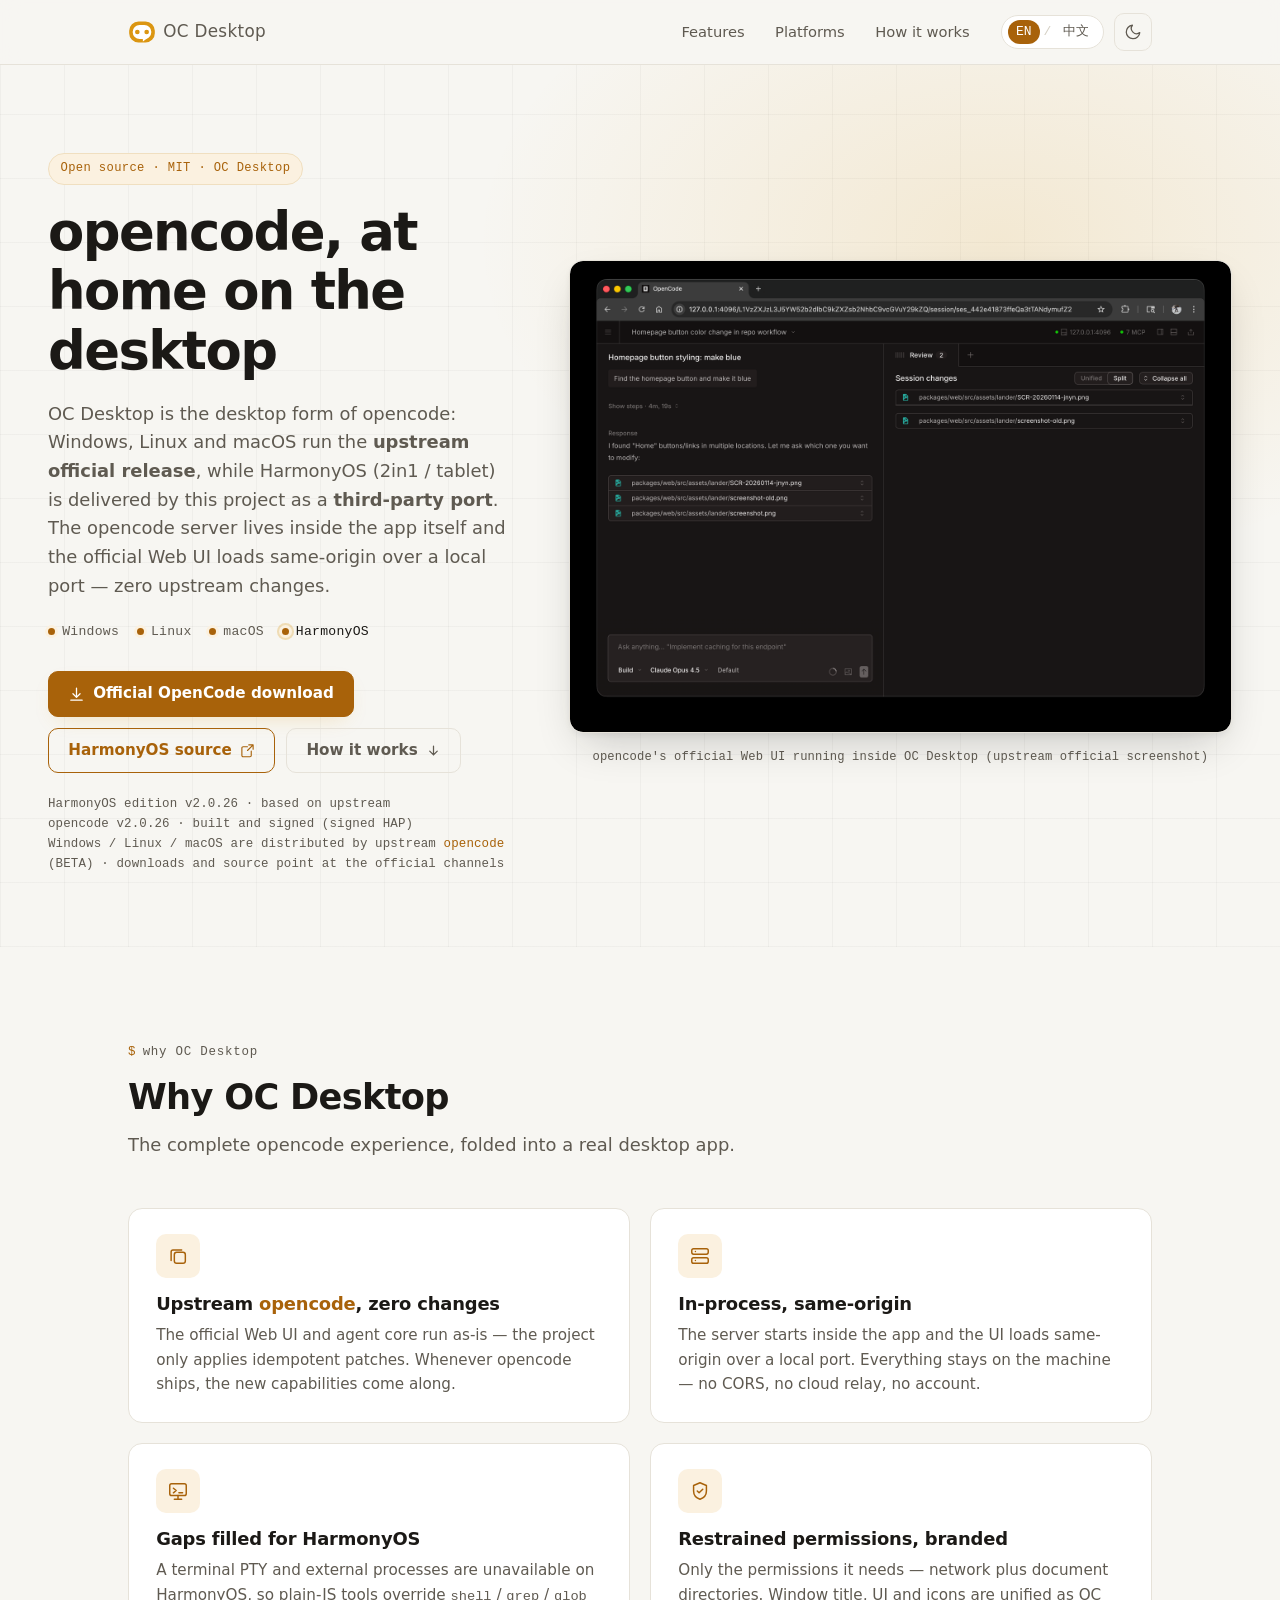
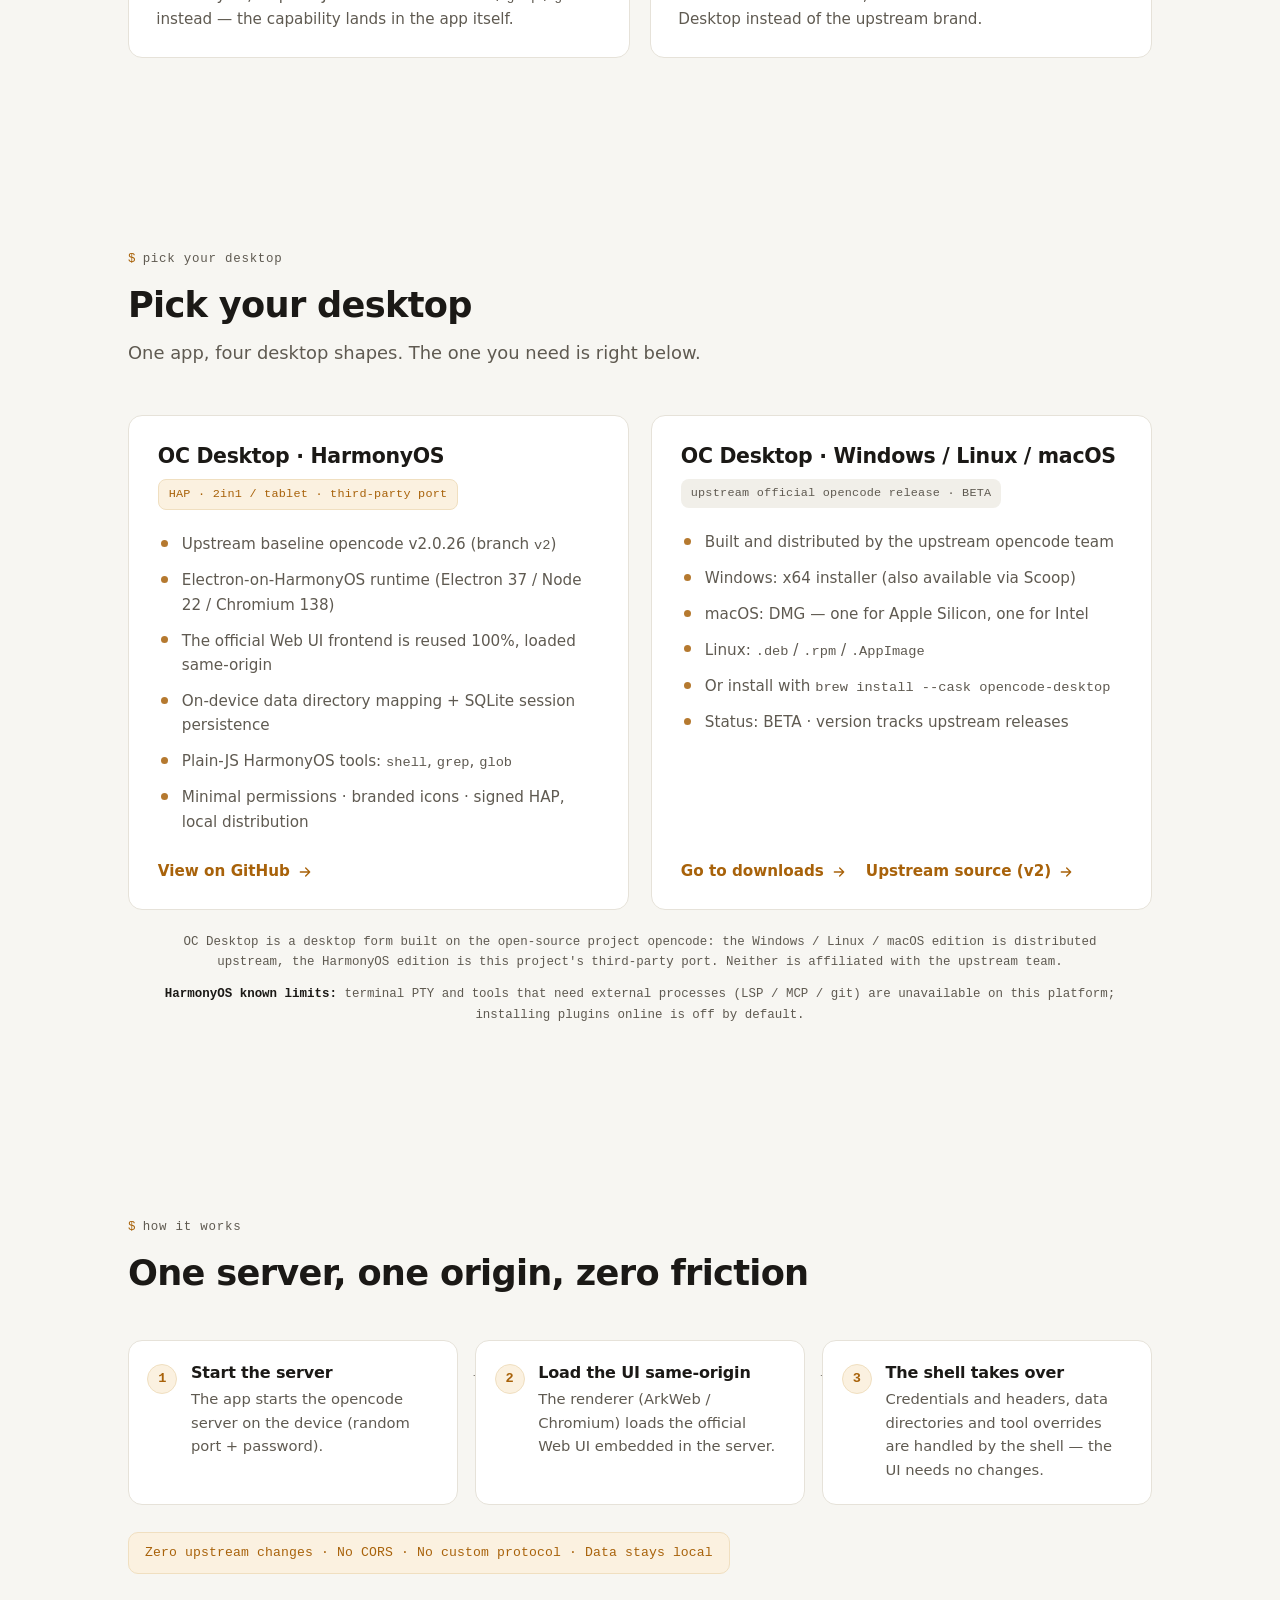
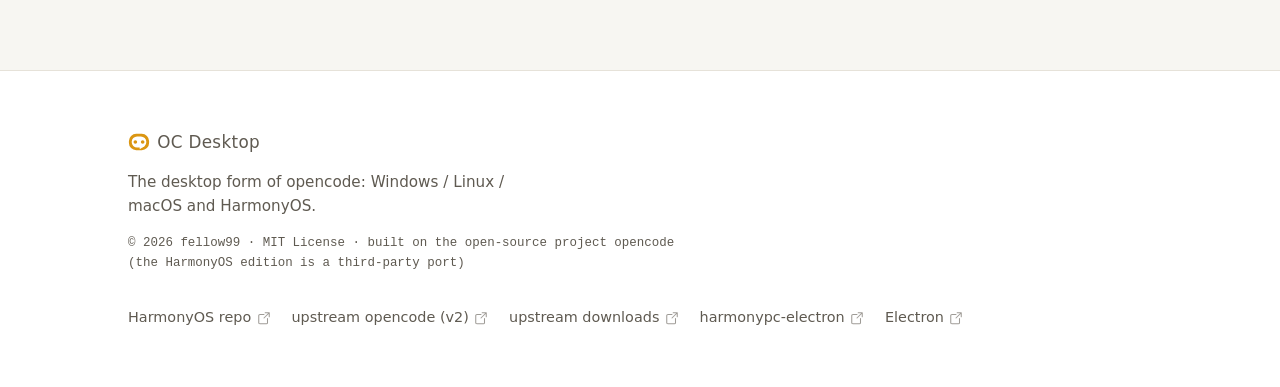
==== index.html @ 8b2a7c43 "feat: 新增 OC Desktop 官网落地页（中英双语静态站） - index.html / index_zh.html：中英两页结构 1:1 镜像（仅文案与语言切换 active 标记不同） " ====
<!DOCTYPE html>
<html lang="en">
<head>
  <meta charset="UTF-8" />
  <meta name="viewport" content="width=device-width, initial-scale=1.0" />
  <title>OC Desktop — the desktop form of opencode (Windows / Linux / macOS / HarmonyOS)</title>
  <meta name="description" content="OC Desktop is the desktop form of opencode: Windows, Linux and macOS run the upstream official release, while HarmonyOS (2in1 / tablet) is a third-party port. The server lives inside the app and the official Web UI loads same-origin — zero upstream changes." />
  <meta name="theme-color" media="(prefers-color-scheme: light)" content="#f7f6f2" />
  <meta name="theme-color" media="(prefers-color-scheme: dark)" content="#0c0b0a" />
  <script>
    /* Apply the saved theme before first paint so there is no wrong-colour flash. */
    (function () {
      try {
        var t = localStorage.getItem('oc-theme');
        if (!t) {
          t = window.matchMedia('(prefers-color-scheme: dark)').matches ? 'dark' : 'light';
        }
        document.documentElement.setAttribute('data-theme', t);
      } catch (e) {
        /* localStorage unavailable (e.g. strict file://): keep the default */
      }
    })();
  </script>
  <link rel="stylesheet" href="style.css" />
  <link rel="icon" type="image/svg+xml" href="images/logo.svg" />
</head>
<body>
  <a class="skip-link" href="#main">Skip to content</a>

  <header class="site-header">
    <nav class="nav container" aria-label="Main navigation">
      <a class="brand" href="#top">
        <img src="images/logo.svg" alt="OC Desktop" class="brand-logo" />
        <span class="brand-suffix">OC Desktop</span>
      </a>
      <div class="nav-links">
        <a href="#features">Features</a>
        <a href="#platforms">Platforms</a>
        <a href="#how">How it works</a>
      </div>
      <div class="nav-actions">
        <div class="lang-switch" role="group" aria-label="Language">
          <a class="lang is-active" href="index.html" hreflang="en" aria-current="page">EN</a>
          <span class="lang-sep" aria-hidden="true">/</span>
          <a class="lang" href="index_zh.html" hreflang="zh-CN">中文</a>
        </div>
        <button
          id="theme-toggle"
          class="icon-btn"
          type="button"
          aria-label="Switch to dark mode"
          data-label-dark="Switch to dark mode"
          data-label-light="Switch to light mode">
          <svg class="i-sun" viewBox="0 0 24 24" width="18" height="18" fill="none" stroke="currentColor" stroke-width="1.7" stroke-linecap="round" stroke-linejoin="round" aria-hidden="true">
            <circle cx="12" cy="12" r="4"></circle>
            <path d="M12 2v2M12 20v2M4.93 4.93l1.41 1.41M17.66 17.66l1.41 1.41M2 12h2M20 12h2M4.93 19.07l1.41-1.41M17.66 6.34l1.41-1.41"></path>
          </svg>
          <svg class="i-moon" viewBox="0 0 24 24" width="18" height="18" fill="none" stroke="currentColor" stroke-width="1.7" stroke-linecap="round" stroke-linejoin="round" aria-hidden="true">
            <path d="M21 12.79A9 9 0 1 1 11.21 3 7 7 0 0 0 21 12.79z"></path>
          </svg>
        </button>
      </div>
    </nav>
  </header>

  <main id="main">
    <!-- ============================== HERO ============================== -->
    <section id="top" class="hero">
      <div class="container hero-grid">
        <div class="hero-copy">
          <span class="eyebrow">Open source · MIT · OC Desktop</span>
          <h1>opencode, at home on the desktop</h1>
          <p class="lede">OC Desktop is the desktop form of opencode: Windows, Linux and macOS run the <strong>upstream official release</strong>, while HarmonyOS (2in1 / tablet) is delivered by this project as a <strong>third-party port</strong>. The opencode server lives inside the app itself and the official Web UI loads same-origin over a local port — zero upstream changes.</p>
          <ul class="os-strip" aria-label="Supported desktop platforms">
            <li class="os-chip"><span class="os-dot" aria-hidden="true"></span>Windows</li>
            <li class="os-chip"><span class="os-dot" aria-hidden="true"></span>Linux</li>
            <li class="os-chip"><span class="os-dot" aria-hidden="true"></span>macOS</li>
            <li class="os-chip is-ours"><span class="os-dot" aria-hidden="true"></span>HarmonyOS</li>
          </ul>
          <div class="cta-row">
            <a class="btn btn-primary" href="https://opencode.ai/zh/download" target="_blank" rel="noopener">
              <svg viewBox="0 0 24 24" width="17" height="17" fill="none" stroke="currentColor" stroke-width="1.8" stroke-linecap="round" stroke-linejoin="round" aria-hidden="true"><path d="M12 3v12M7 11l5 5 5-5M4 20h16"></path></svg>
              Official OpenCode download
            </a>
            <a class="btn btn-outline" href="https://github.com/fellow99/oc-desktop-hos" target="_blank" rel="noopener">
              HarmonyOS source
              <svg viewBox="0 0 24 24" width="15" height="15" fill="none" stroke="currentColor" stroke-width="1.8" stroke-linecap="round" stroke-linejoin="round" aria-hidden="true"><path d="M14 3h7v7M21 3l-9 9M18 13v7a2 2 0 0 1-2 2H5a2 2 0 0 1-2-2V8a2 2 0 0 1 2-2h7"></path></svg>
            </a>
            <a class="btn btn-ghost" href="#how">
              How it works
              <svg viewBox="0 0 24 24" width="15" height="15" fill="none" stroke="currentColor" stroke-width="2" stroke-linecap="round" stroke-linejoin="round" aria-hidden="true"><path d="M12 5v14M6 13l6 6 6-6"></path></svg>
            </a>
          </div>
          <p class="trust">
            HarmonyOS edition v2.0.26 · based on upstream opencode v2.0.26 · built and signed (signed HAP)
            <br>
            Windows / Linux / macOS are distributed by upstream <a href="https://github.com/anomalyco/opencode/tree/v2" target="_blank" rel="noopener">opencode</a> (BETA) · downloads and source point at the official channels
          </p>
        </div>

        <div class="hero-visual">
          <figure class="hero-shot">
            <img src="images/hero.png" alt="The official opencode Web UI that OC Desktop renders (upstream official screenshot, dark theme)" width="1600" height="1140" />
          </figure>
          <p class="shot-caption">opencode's official Web UI running inside OC Desktop (upstream official screenshot)</p>
        </div>
      </div>
    </section>

    <!-- ============================ FEATURES ============================ -->
    <section id="features" class="section">
      <div class="container">
        <p class="section-eyebrow">why OC Desktop</p>
        <div class="section-head">
          <h2>Why OC Desktop</h2>
          <p class="section-lede">The complete opencode experience, folded into a real desktop app.</p>
        </div>

        <div class="feature-grid">
          <article class="feature-card">
            <span class="icon">
              <svg viewBox="0 0 24 24" width="22" height="22" fill="none" stroke="currentColor" stroke-width="1.6" stroke-linecap="round" stroke-linejoin="round" aria-hidden="true"><rect x="8" y="8" width="12" height="12" rx="2.5"></rect><path d="M16 5.5H6.5A2 2 0 0 0 4.5 7.5V17"></path></svg>
            </span>
            <h3>Upstream <a href="https://github.com/anomalyco/opencode/tree/v2" target="_blank" rel="noopener">opencode</a>, zero changes</h3>
            <p>The official Web UI and agent core run as-is — the project only applies idempotent patches. Whenever opencode ships, the new capabilities come along.</p>
          </article>

          <article class="feature-card">
            <span class="icon">
              <svg viewBox="0 0 24 24" width="22" height="22" fill="none" stroke="currentColor" stroke-width="1.6" stroke-linecap="round" stroke-linejoin="round" aria-hidden="true"><rect x="3" y="4" width="18" height="6" rx="2"></rect><rect x="3" y="14" width="18" height="6" rx="2"></rect><path d="M7 7h.01M7 17h.01"></path></svg>
            </span>
            <h3>In-process, same-origin</h3>
            <p>The server starts inside the app and the UI loads same-origin over a local port. Everything stays on the machine — no CORS, no cloud relay, no account.</p>
          </article>

          <article class="feature-card">
            <span class="icon">
              <svg viewBox="0 0 24 24" width="22" height="22" fill="none" stroke="currentColor" stroke-width="1.6" stroke-linecap="round" stroke-linejoin="round" aria-hidden="true"><rect x="3" y="4" width="18" height="13" rx="2"></rect><path d="M7 9l3 2.5L7 14M13 14h4"></path><path d="M12 17v3M8 21h8"></path></svg>
            </span>
            <h3>Gaps filled for HarmonyOS</h3>
            <p>A terminal PTY and external processes are unavailable on HarmonyOS, so plain-JS tools override <code>shell</code> / <code>grep</code> / <code>glob</code> instead — the capability lands in the app itself.</p>
          </article>

          <article class="feature-card">
            <span class="icon">
              <svg viewBox="0 0 24 24" width="22" height="22" fill="none" stroke="currentColor" stroke-width="1.6" stroke-linecap="round" stroke-linejoin="round" aria-hidden="true"><path d="M12 3l7 3v6c0 4.2-2.9 7.6-7 9-4.1-1.4-7-4.8-7-9V6z"></path><path d="M9 12l2 2 4-4"></path></svg>
            </span>
            <h3>Restrained permissions, branded</h3>
            <p>Only the permissions it needs — network plus document directories. Window title, UI and icons are unified as OC Desktop instead of the upstream brand.</p>
          </article>
        </div>
      </div>
    </section>

    <!-- ============================ PLATFORMS =========================== -->
    <section id="platforms" class="section">
      <div class="container">
        <p class="section-eyebrow">pick your desktop</p>
        <div class="section-head">
          <h2>Pick your desktop</h2>
          <p class="section-lede">One app, four desktop shapes. The one you need is right below.</p>
        </div>

        <div class="platform-grid">
          <article class="platform-card is-ours">
            <div class="platform-head">
              <h3>OC Desktop · HarmonyOS</h3>
              <span class="platform-tag">HAP · 2in1 / tablet · third-party port</span>
            </div>
            <ul class="bullet-list">
              <li>Upstream baseline opencode v2.0.26 (branch <code>v2</code>)</li>
              <li>Electron-on-HarmonyOS runtime (Electron 37 / Node 22 / Chromium 138)</li>
              <li>The official Web UI frontend is reused 100%, loaded same-origin</li>
              <li>On-device data directory mapping + SQLite session persistence</li>
              <li>Plain-JS HarmonyOS tools: <code>shell</code>, <code>grep</code>, <code>glob</code></li>
              <li>Minimal permissions · branded icons · signed HAP, local distribution</li>
            </ul>
            <div class="platform-actions">
              <a class="repo-link" href="https://github.com/fellow99/oc-desktop-hos" target="_blank" rel="noopener">
                View on GitHub
                <svg viewBox="0 0 24 24" width="16" height="16" fill="none" stroke="currentColor" stroke-width="2" stroke-linecap="round" stroke-linejoin="round" aria-hidden="true"><path d="M5 12h14M13 6l6 6-6 6"></path></svg>
              </a>
            </div>
          </article>

          <article class="platform-card">
            <div class="platform-head">
              <h3>OC Desktop · Windows / Linux / macOS</h3>
              <span class="platform-tag">upstream official opencode release · BETA</span>
            </div>
            <ul class="bullet-list">
              <li>Built and distributed by the upstream opencode team</li>
              <li>Windows: x64 installer (also available via Scoop)</li>
              <li>macOS: DMG — one for Apple Silicon, one for Intel</li>
              <li>Linux: <code>.deb</code> / <code>.rpm</code> / <code>.AppImage</code></li>
              <li>Or install with <code>brew install --cask opencode-desktop</code></li>
              <li>Status: BETA · version tracks upstream releases</li>
            </ul>
            <div class="platform-actions">
              <a class="repo-link" href="https://opencode.ai/zh/download" target="_blank" rel="noopener">
                Go to downloads
                <svg viewBox="0 0 24 24" width="16" height="16" fill="none" stroke="currentColor" stroke-width="2" stroke-linecap="round" stroke-linejoin="round" aria-hidden="true"><path d="M5 12h14M13 6l6 6-6 6"></path></svg>
              </a>
              <a class="repo-link" href="https://github.com/anomalyco/opencode/tree/v2" target="_blank" rel="noopener">
                Upstream source (v2)
                <svg viewBox="0 0 24 24" width="16" height="16" fill="none" stroke="currentColor" stroke-width="2" stroke-linecap="round" stroke-linejoin="round" aria-hidden="true"><path d="M5 12h14M13 6l6 6-6 6"></path></svg>
              </a>
            </div>
          </article>
        </div>

        <p class="disclaimer">OC Desktop is a desktop form built on the open-source project opencode: the Windows / Linux / macOS edition is distributed upstream, the HarmonyOS edition is this project's third-party port. Neither is affiliated with the upstream team.</p>
        <p class="limits"><strong>HarmonyOS known limits:</strong> terminal PTY and tools that need external processes (LSP / MCP / git) are unavailable on this platform; installing plugins online is off by default.</p>
      </div>
    </section>

    <!-- ============================ HOW IT WORKS ========================= -->
    <section id="how" class="section">
      <div class="container">
        <p class="section-eyebrow">how it works</p>
        <div class="section-head">
          <h2>One server, one origin, zero friction</h2>
        </div>

        <ol class="steps">
          <li class="step">
            <span class="step-num" aria-hidden="true">1</span>
            <div>
              <h3>Start the server</h3>
              <p>The app starts the opencode server on the device (random port + password).</p>
            </div>
          </li>
          <li class="step">
            <span class="step-num" aria-hidden="true">2</span>
            <div>
              <h3>Load the UI same-origin</h3>
              <p>The renderer (ArkWeb / Chromium) loads the official Web UI embedded in the server.</p>
            </div>
          </li>
          <li class="step">
            <span class="step-num" aria-hidden="true">3</span>
            <div>
              <h3>The shell takes over</h3>
              <p>Credentials and headers, data directories and tool overrides are handled by the shell — the UI needs no changes.</p>
            </div>
          </li>
        </ol>

        <p class="result-badge">Zero upstream changes · No CORS · No custom protocol · Data stays local</p>
      </div>
    </section>
  </main>

  <!-- ============================== FOOTER ============================== -->
  <footer class="site-footer">
    <div class="container footer-grid">
      <div class="footer-left">
        <div class="footer-brand"><img src="images/logo.svg" alt="OC Desktop" class="brand-logo footer-brand-logo" /><span class="brand-suffix">OC Desktop</span></div>
        <p class="footer-one-liner">The desktop form of opencode: Windows / Linux / macOS and HarmonyOS.</p>
        <p class="footer-copy">&copy; 2026 fellow99 · MIT License · built on the open-source project opencode (the HarmonyOS edition is a third-party port)</p>
      </div>
      <nav class="footer-links" aria-label="Footer">
        <a href="https://github.com/fellow99/oc-desktop-hos" target="_blank" rel="noopener">
          HarmonyOS repo
          <svg class="ext" viewBox="0 0 24 24" width="14" height="14" fill="none" stroke="currentColor" stroke-width="1.8" stroke-linecap="round" stroke-linejoin="round" aria-hidden="true"><path d="M14 3h7v7M21 3l-9 9M18 13v7a2 2 0 0 1-2 2H5a2 2 0 0 1-2-2V8a2 2 0 0 1 2-2h7"></path></svg>
        </a>
        <a href="https://github.com/anomalyco/opencode/tree/v2" target="_blank" rel="noopener">
          upstream opencode (v2)
          <svg class="ext" viewBox="0 0 24 24" width="14" height="14" fill="none" stroke="currentColor" stroke-width="1.8" stroke-linecap="round" stroke-linejoin="round" aria-hidden="true"><path d="M14 3h7v7M21 3l-9 9M18 13v7a2 2 0 0 1-2 2H5a2 2 0 0 1-2-2V8a2 2 0 0 1 2-2h7"></path></svg>
        </a>
        <a href="https://opencode.ai/zh/download" target="_blank" rel="noopener">
          upstream downloads
          <svg class="ext" viewBox="0 0 24 24" width="14" height="14" fill="none" stroke="currentColor" stroke-width="1.8" stroke-linecap="round" stroke-linejoin="round" aria-hidden="true"><path d="M14 3h7v7M21 3l-9 9M18 13v7a2 2 0 0 1-2 2H5a2 2 0 0 1-2-2V8a2 2 0 0 1 2-2h7"></path></svg>
        </a>
        <a href="https://github.com/fellow99/harmonypc-electron" target="_blank" rel="noopener">
          harmonypc-electron
          <svg class="ext" viewBox="0 0 24 24" width="14" height="14" fill="none" stroke="currentColor" stroke-width="1.8" stroke-linecap="round" stroke-linejoin="round" aria-hidden="true"><path d="M14 3h7v7M21 3l-9 9M18 13v7a2 2 0 0 1-2 2H5a2 2 0 0 1-2-2V8a2 2 0 0 1 2-2h7"></path></svg>
        </a>
        <a href="https://www.electronjs.org/" target="_blank" rel="noopener">
          Electron
          <svg class="ext" viewBox="0 0 24 24" width="14" height="14" fill="none" stroke="currentColor" stroke-width="1.8" stroke-linecap="round" stroke-linejoin="round" aria-hidden="true"><path d="M14 3h7v7M21 3l-9 9M18 13v7a2 2 0 0 1-2 2H5a2 2 0 0 1-2-2V8a2 2 0 0 1 2-2h7"></path></svg>
        </a>
      </nav>
    </div>
  </footer>

  <script src="script.js"></script>
</body>
</html>
---- style.css ----
/* =========================================================================
   OC Desktop — shared stylesheet
   Every colour/interaction value is a CSS custom property that switches on
   <html data-theme="...">, with a no-JS fallback via prefers-color-scheme.
   Accent = the amber of the parent project's logo (#db9612), darkened in
   light mode so white button text still clears WCAG AA.
   ========================================================================= */

/* ------------------------------------------------------------------ tokens */
:root {
  --font-sans: system-ui, -apple-system, "Segoe UI", Roboto, "Helvetica Neue",
    Arial, "PingFang SC", "Hiragino Sans GB", "Microsoft YaHei", sans-serif;
  --font-mono: ui-monospace, "Cascadia Code", SFMono-Regular, Consolas,
    "Liberation Mono", Menlo, monospace;

  /* light palette (warm paper + deep amber accent) */
  --bg: #f7f6f2;
  --surface: #ffffff;
  --surface-2: #f1efe9;
  --text: #1b1916;
  --muted: #5f5a51;
  --hairline: #e6e2d9;
  --hairline-strong: #d4cfc3;

  --accent: #a8620a;
  --accent-strong: #8a4f05;
  --accent-contrast: #ffffff;
  --accent-soft: #fbf1e0;
  --accent-soft-border: #f0dfc0;
  --accent-glow: rgba(219, 150, 18, 0.28);

  --tag-bg: #f1efe9;
  --tag-text: #5f5a51;

  --nav-bg: rgba(247, 246, 242, 0.82);
  --shadow-soft: 0 2px 12px rgba(27, 25, 22, 0.05);

  /* hero flourish */
  --glow-a: rgba(219, 150, 18, 0.14);
  --grid-line: rgba(27, 25, 22, 0.035);

  /* app-window shadow */
  --shot-shadow: 0 18px 42px -14px rgba(27, 25, 22, 0.24),
    0 3px 10px -2px rgba(27, 25, 22, 0.09);
  --shot-shadow-hover: 0 34px 68px -20px rgba(27, 25, 22, 0.38),
    0 12px 26px -8px rgba(27, 25, 22, 0.15), 0 0 0 1px var(--accent-glow),
    0 14px 52px -10px var(--accent-glow);

  --ring: var(--accent);

  --radius-lg: 14px;
  --radius-md: 10px;
  --radius-sm: 8px;

  --ease: cubic-bezier(0.22, 0.61, 0.36, 1);
  --maxw: 1120px;
}

/* dark palette (mirrored by the @media fallback below) — here the accent is
   the logo's own bright gold, which reads ~7:1 on the near-black surface */
html[data-theme="dark"] {
  --bg: #0c0b0a;
  --surface: #15130f;
  --surface-2: #1c1915;
  --text: #f0ece3;
  --muted: #a49c8d;
  --hairline: #292520;
  --hairline-strong: #35302a;

  --accent: #e0a63c;
  --accent-strong: #f0b955;
  --accent-contrast: #17140d;
  --accent-soft: #241c10;
  --accent-soft-border: #3a2d17;
  --accent-glow: rgba(224, 166, 60, 0.3);

  --tag-bg: #1c1915;
  --tag-text: #a49c8d;

  --nav-bg: rgba(12, 11, 10, 0.82);
  --shadow-soft: 0 2px 12px rgba(0, 0, 0, 0.45);

  --glow-a: rgba(224, 166, 60, 0.1);
  --grid-line: rgba(240, 236, 227, 0.045);

  --shot-shadow: 0 18px 44px -14px rgba(0, 0, 0, 0.62),
    0 3px 12px -2px rgba(0, 0, 0, 0.5);
  --shot-shadow-hover: 0 36px 70px -18px rgba(0, 0, 0, 0.78),
    0 14px 30px -8px rgba(0, 0, 0, 0.5), 0 0 0 1px var(--accent-glow),
    0 14px 52px -8px var(--accent-glow);
}

/* no-JS fallback: without the inline head script <html> carries no
   data-theme attribute, so mirror the dark tokens to the OS preference. */
@media (prefers-color-scheme: dark) {
  :root:not([data-theme]) {
    --bg: #0c0b0a;
    --surface: #15130f;
    --surface-2: #1c1915;
    --text: #f0ece3;
    --muted: #a49c8d;
    --hairline: #292520;
    --hairline-strong: #35302a;
    --accent: #e0a63c;
    --accent-strong: #f0b955;
    --accent-contrast: #17140d;
    --accent-soft: #241c10;
    --accent-soft-border: #3a2d17;
    --accent-glow: rgba(224, 166, 60, 0.3);
    --tag-bg: #1c1915;
    --tag-text: #a49c8d;
    --nav-bg: rgba(12, 11, 10, 0.82);
    --shadow-soft: 0 2px 12px rgba(0, 0, 0, 0.45);
    --glow-a: rgba(224, 166, 60, 0.1);
    --grid-line: rgba(240, 236, 227, 0.045);
    --shot-shadow: 0 18px 44px -14px rgba(0, 0, 0, 0.62),
      0 3px 12px -2px rgba(0, 0, 0, 0.5);
    --shot-shadow-hover: 0 36px 70px -18px rgba(0, 0, 0, 0.78),
      0 14px 30px -8px rgba(0, 0, 0, 0.5), 0 0 0 1px var(--accent-glow),
      0 14px 52px -8px var(--accent-glow);
  }
}

/* -------------------------------------------------------------------- base */
*,
*::before,
*::after {
  box-sizing: border-box;
}

html {
  scroll-behavior: smooth;
  scroll-padding-top: calc(64px + 22px);
  -webkit-text-size-adjust: 100%;
}

body {
  margin: 0;
  font-family: var(--font-sans);
  background-color: var(--bg);
  color: var(--text);
  line-height: 1.6;
  -webkit-font-smoothing: antialiased;
  text-rendering: optimizeLegibility;
  transition: background-color 0.35s var(--ease), color 0.35s var(--ease);
}

img {
  display: block;
  max-width: 100%;
  height: auto;
}

a {
  color: inherit;
  text-decoration: none;
}

h1,
h2,
h3 {
  margin: 0;
  font-weight: 700;
  letter-spacing: -0.02em;
  line-height: 1.12;
  color: var(--text);
}

p {
  margin: 0;
}

code {
  font-family: var(--font-mono);
  font-size: 0.9em;
}

:focus-visible {
  outline: 2px solid var(--ring);
  outline-offset: 3px;
  border-radius: 6px;
}

@media (prefers-reduced-motion: reduce) {
  * {
    animation: none !important;
    transition: none !important;
    scroll-behavior: auto !important;
  }
}

/* skip link */
.skip-link {
  position: absolute;
  left: 12px;
  top: -60px;
  z-index: 200;
  padding: 0.6rem 1rem;
  background: var(--accent);
  color: var(--accent-contrast);
  font-size: 0.875rem;
  font-weight: 600;
  border-radius: 0 0 var(--radius-sm) var(--radius-sm);
  transition: top 0.2s var(--ease);
}
.skip-link:active,
.skip-link:focus {
  top: 0;
}

/* --------------------------------------------------------------- container */
.container {
  width: 100%;
  max-width: var(--maxw);
  margin-inline: auto;
  padding-inline: clamp(20px, 5vw, 48px);
}

/* --------------------------------------------------------------- typography */
.eyebrow {
  display: inline-flex;
  align-items: center;
  gap: 0.45rem;
  padding: 0.32rem 0.72rem;
  font-family: var(--font-mono);
  font-size: 0.76rem;
  letter-spacing: 0.03em;
  color: var(--accent);
  background: var(--accent-soft);
  border: 1px solid var(--accent-soft-border);
  border-radius: 999px;
  white-space: normal;
}

.section-eyebrow {
  display: block;
  font-family: var(--font-mono);
  font-size: 0.78rem;
  letter-spacing: 0.06em;
  color: var(--muted);
  margin-bottom: 0.9rem;
}
.section-eyebrow::before {
  content: "$";
  color: var(--accent);
  margin-right: 0.4rem;
}

.section {
  padding-block: clamp(4rem, 8vw, 6rem);
}

.section-head {
  max-width: 44rem;
  margin-bottom: clamp(2rem, 4vw, 3rem);
}
.section-head h2 {
  font-size: clamp(1.6rem, 3.4vw, 2.2rem);
}
.section-lede {
  margin-top: 0.9rem;
  color: var(--muted);
  font-size: clamp(1rem, 1.4vw, 1.12rem);
}

/* ----------------------------------------------------------------- buttons */
.btn {
  display: inline-flex;
  align-items: center;
  justify-content: center;
  gap: 0.5rem;
  font-family: var(--font-sans);
  font-size: 0.95rem;
  font-weight: 600;
  line-height: 1;
  padding: 0.85rem 1.2rem;
  border-radius: var(--radius-md);
  border: 1px solid transparent;
  cursor: pointer;
  transition: background-color 0.22s var(--ease), border-color 0.22s var(--ease),
    transform 0.22s var(--ease), box-shadow 0.22s var(--ease);
}

.btn-primary {
  background: var(--accent);
  color: var(--accent-contrast);
  border-color: var(--accent);
  box-shadow: 0 8px 22px -10px var(--accent-glow);
}
.btn-primary:hover {
  background: var(--accent-strong);
  border-color: var(--accent-strong);
  transform: translateY(-1px);
}

.btn-outline {
  background: transparent;
  color: var(--accent);
  border-color: var(--accent);
}
.btn-outline:hover {
  background: var(--accent-soft);
}

.btn-ghost {
  background: transparent;
  color: var(--muted);
  border-color: var(--hairline);
}
.btn-ghost:hover {
  color: var(--text);
  border-color: var(--hairline-strong);
}

.icon-btn {
  display: inline-flex;
  align-items: center;
  justify-content: center;
  width: 38px;
  height: 38px;
  padding: 0;
  border-radius: var(--radius-md);
  border: 1px solid var(--hairline);
  background: transparent;
  color: var(--muted);
  cursor: pointer;
  transition: color 0.2s var(--ease), border-color 0.2s var(--ease),
    background-color 0.2s var(--ease);
}
.icon-btn:hover {
  color: var(--accent);
  border-color: var(--hairline-strong);
}
.icon-btn svg {
  display: block;
}

/* theme-toggle icon swap: light mode shows the moon (click -> dark), dark
   mode shows the sun. The `.icon-btn` prefix keeps these above
   `.icon-btn svg { display: block }`. */
.icon-btn .i-sun {
  display: none;
}
.icon-btn .i-moon {
  display: block;
}
html[data-theme="dark"] .icon-btn .i-sun {
  display: block;
}
html[data-theme="dark"] .icon-btn .i-moon {
  display: none;
}

/* --------------------------------------------------------------------- nav */
.site-header {
  position: sticky;
  top: 0;
  z-index: 50;
  background: var(--nav-bg);
  -webkit-backdrop-filter: saturate(140%) blur(10px);
  backdrop-filter: saturate(140%) blur(10px);
  border-bottom: 1px solid var(--hairline);
}

.nav {
  display: flex;
  align-items: center;
  gap: 1.25rem;
  height: 64px;
}

.brand {
  display: inline-flex;
  align-items: baseline;
  gap: 0.45rem;
  font-weight: 700;
  font-size: 1.02rem;
  letter-spacing: -0.01em;
  color: var(--text);
  white-space: nowrap;
}
.brand-suffix {
  font-size: 1.05rem;
  font-weight: 500;
  color: var(--muted);
  letter-spacing: 0.02em;
}
.brand-logo {
  height: 28px;
  width: auto;
  flex: none;
  align-self: center;
  border-radius: 7px;
}
.footer-brand-logo {
  height: 22px;
}

.nav-links {
  display: flex;
  gap: 0.5rem;
  margin-left: auto;
}
.nav-links a {
  padding: 0.42rem 0.7rem;
  font-size: 0.92rem;
  color: var(--muted);
  border-radius: var(--radius-sm);
  transition: color 0.2s var(--ease), background-color 0.2s var(--ease);
}
.nav-links a:hover {
  color: var(--text);
  background: var(--surface-2);
}

.nav-actions {
  display: flex;
  align-items: center;
  gap: 0.6rem;
}

/* language switch — pill control */
.lang-switch {
  display: inline-flex;
  align-items: center;
  gap: 4px;
  font-family: var(--font-mono);
  font-size: 13px;
  border: 1px solid var(--hairline);
  border-radius: 999px;
  padding: 4px 6px;
  background: var(--surface);
}
.lang {
  color: var(--muted);
  padding: 2px 8px;
  border-radius: 999px;
  transition: color 0.2s var(--ease), background-color 0.2s var(--ease);
}
.lang:hover {
  color: var(--text);
  text-decoration: none;
}
.lang.is-active {
  color: var(--accent-contrast);
  background: var(--accent);
}
.lang-sep {
  color: var(--hairline-strong);
}

/* -------------------------------------------------------------------- hero */
.hero {
  position: relative;
  overflow: hidden;
  padding-block: clamp(3.5rem, 7vw, 5.5rem) clamp(3rem, 6vw, 4.5rem);
}
/* faint radial amber glow + 64px grid, theme-driven */
.hero::before {
  content: "";
  position: absolute;
  inset: 0;
  z-index: 0;
  pointer-events: none;
  background-image: radial-gradient(
      60% 55% at 78% 20%,
      var(--glow-a) 0%,
      transparent 68%
    ),
    repeating-linear-gradient(
      90deg,
      var(--grid-line) 0 1px,
      transparent 1px 64px
    ),
    repeating-linear-gradient(
      0deg,
      var(--grid-line) 0 1px,
      transparent 1px 64px
    );
}
.hero > .container {
  position: relative;
  z-index: 1;
}

.hero-grid {
  display: grid;
  /* copy : screenshot = 1 : 1.44, so the shot keeps a usable size on wide
     desktops (screenshot column ≈ 722px when the container maxes out) */
  grid-template-columns: 1fr 1.44fr;
  gap: clamp(2.25rem, 5vw, 3.75rem);
  align-items: center;
}

/* extra room for the hero so the screenshot can be large */
.hero .container {
  max-width: 1380px;
}

.hero-copy {
  min-width: 0;
}
.hero-copy h1 {
  margin-top: 1.1rem;
  font-size: clamp(2.1rem, 5vw, 3.3rem);
  font-weight: 700;
  letter-spacing: -0.03em;
}
.hero-copy .lede {
  margin-top: 1.25rem;
  max-width: 34rem;
  color: var(--muted);
  font-size: clamp(1rem, 1.5vw, 1.12rem);
}

.cta-row {
  display: flex;
  flex-wrap: wrap;
  align-items: center;
  gap: 0.7rem;
  margin-top: 1.8rem;
}

.trust {
  margin-top: 1.4rem;
  font-family: var(--font-mono);
  font-size: 0.78rem;
  letter-spacing: 0.01em;
  color: var(--muted);
  text-wrap: balance;
}
.trust a {
  color: var(--accent);
}
.trust a:hover {
  text-decoration: underline;
  text-underline-offset: 3px;
}

/* supported-platform strip — the "four desktops" emphasis under the lede */
.os-strip {
  display: flex;
  flex-wrap: wrap;
  gap: 0.45rem 1.1rem;
  margin-top: 1.3rem;
  padding: 0;
  list-style: none;
}
.os-chip {
  display: inline-flex;
  align-items: center;
  gap: 0.45rem;
  font-family: var(--font-mono);
  font-size: 0.82rem;
  letter-spacing: 0.02em;
  color: var(--muted);
}
.os-dot {
  width: 7px;
  height: 7px;
  border-radius: 50%;
  background: var(--accent);
  box-shadow: 0 0 0 3px var(--accent-soft);
  flex: none;
}
/* the HarmonyOS chip is the one this project actually ships — mark it */
.os-chip.is-ours .os-dot {
  box-shadow: 0 0 0 3px var(--accent-soft), 0 0 0 5px var(--accent-glow);
}
.os-chip.is-ours {
  color: var(--text);
}

/* hero load-in: subtle staggered fade/slide for the copy block + the shot */
@keyframes riseIn {
  from {
    opacity: 0;
    transform: translateY(14px);
  }
  to {
    opacity: 1;
    transform: translateY(0);
  }
}
.hero-copy > * {
  animation: riseIn 0.6s var(--ease) backwards;
}
.hero-copy > *:nth-child(1) {
  animation-delay: 0.02s;
}
.hero-copy > *:nth-child(2) {
  animation-delay: 0.1s;
}
.hero-copy > *:nth-child(3) {
  animation-delay: 0.18s;
}
.hero-copy > *:nth-child(4) {
  animation-delay: 0.26s;
}
.hero-copy > *:nth-child(5) {
  animation-delay: 0.34s;
}
.hero-copy > *:nth-child(6) {
  animation-delay: 0.42s;
}
.hero-shot {
  animation: riseIn 0.7s var(--ease) 0.14s backwards;
}

/* app-window presentation of the screenshot */
.hero-visual {
  min-width: 0;
}
.hero-shot {
  margin: 0;
  border-radius: var(--radius-lg);
  border: 1px solid var(--hairline);
  overflow: hidden;
  background: var(--surface);
  box-shadow: var(--shot-shadow);
  transition: transform 0.5s var(--ease), box-shadow 0.65s var(--ease);
  will-change: transform;
}
.hero-shot:hover {
  transform: translateY(-4px);
  box-shadow: var(--shot-shadow-hover);
}
.hero-shot img {
  width: 100%;
  height: auto;
  border-radius: calc(var(--radius-lg) - 1px);
}

.shot-caption {
  margin-top: 0.9rem;
  text-align: center;
  font-family: var(--font-mono);
  font-size: 0.76rem;
  letter-spacing: 0.01em;
  color: var(--muted);
}

/* ---------------------------------------------------------------- features */
.feature-grid {
  display: grid;
  grid-template-columns: repeat(2, 1fr);
  gap: 20px;
}

.feature-card {
  border: 1px solid var(--hairline);
  background: var(--surface);
  border-radius: var(--radius-lg);
  padding: 1.6rem 1.7rem;
}
.feature-card .icon {
  display: inline-flex;
  align-items: center;
  justify-content: center;
  width: 44px;
  height: 44px;
  border-radius: var(--radius-md);
  background: var(--accent-soft);
  color: var(--accent);
  margin-bottom: 1rem;
}
.feature-card h3 {
  font-size: 1.12rem;
  letter-spacing: -0.01em;
  margin-bottom: 0.55rem;
}
.feature-card p {
  color: var(--muted);
  font-size: 0.95rem;
}
.feature-card a {
  color: var(--accent);
}
.feature-card a:hover {
  text-decoration: underline;
  text-underline-offset: 3px;
}

/* --------------------------------------------------------------- platforms */
.platform-grid {
  display: grid;
  grid-template-columns: 1fr 1fr;
  gap: 22px;
}

.platform-card {
  display: flex;
  flex-direction: column;
  border: 1px solid var(--hairline);
  background: var(--surface);
  border-radius: var(--radius-lg);
  padding: 1.8rem 1.8rem 1.6rem;
}

.platform-head h3 {
  font-size: 1.28rem;
  letter-spacing: -0.015em;
}
.platform-tag {
  display: inline-block;
  margin-top: 0.7rem;
  padding: 0.3rem 0.62rem;
  font-family: var(--font-mono);
  font-size: 0.74rem;
  letter-spacing: 0.02em;
  color: var(--tag-text);
  background: var(--tag-bg);
  border-radius: var(--radius-sm);
}
/* the HarmonyOS card is the one this project builds — accent its tag */
.platform-card.is-ours .platform-tag {
  color: var(--accent);
  background: var(--accent-soft);
  border: 1px solid var(--accent-soft-border);
}

.bullet-list {
  list-style: none;
  margin: 1.4rem 0 1.2rem;
  padding: 0;
  display: grid;
  gap: 0.72rem;
}
.bullet-list li {
  position: relative;
  padding-left: 1.5rem;
  color: var(--muted);
  font-size: 0.95rem;
}
.bullet-list li::before {
  content: "";
  position: absolute;
  left: 0.2rem;
  top: 0.52em;
  width: 7px;
  height: 7px;
  border-radius: 50%;
  background: var(--accent);
  opacity: 0.85;
}
.bullet-list a {
  color: var(--accent);
}
.bullet-list a:hover {
  text-decoration: underline;
  text-underline-offset: 3px;
}

.platform-actions {
  margin-top: auto;
  display: flex;
  flex-wrap: wrap;
  gap: 0.6rem 1.2rem;
  padding-top: 0.4rem;
}

.repo-link {
  display: inline-flex;
  align-items: center;
  gap: 0.42rem;
  font-weight: 600;
  font-size: 0.95rem;
  color: var(--accent);
  transition: color 0.2s var(--ease);
}
.repo-link:hover {
  color: var(--accent-strong);
  text-decoration: underline;
  text-underline-offset: 3px;
}
.repo-link svg {
  transition: transform 0.2s var(--ease);
}
.repo-link:hover svg {
  transform: translateX(3px);
}

.disclaimer {
  margin-top: 1.4rem;
  text-align: center;
  font-family: var(--font-mono);
  font-size: 0.78rem;
  color: var(--muted);
  text-wrap: balance;
}
/* honest capability-boundary note for the HarmonyOS edition */
.limits {
  margin-top: 0.7rem;
  text-align: center;
  font-family: var(--font-mono);
  font-size: 0.78rem;
  line-height: 1.7;
  color: var(--muted);
}
.limits strong {
  color: var(--text);
  font-weight: 600;
}

/* ------------------------------------------------------------ how it works */
.steps {
  list-style: none;
  margin: 0;
  padding: 0;
  display: flex;
  align-items: stretch;
  gap: 1.1rem;
}

.step {
  flex: 1 1 0;
  min-width: 0;
  position: relative;
  display: flex;
  gap: 0.85rem;
  align-items: flex-start;
  padding: 1.4rem 1.4rem 1.4rem 1.15rem;
  border: 1px solid var(--hairline);
  background: var(--surface);
  border-radius: var(--radius-lg);
}
.step:not(:last-child)::after {
  content: "\2192";
  position: absolute;
  right: -1.72rem;
  top: 1.6rem;
  color: var(--muted);
  font-size: 1.1rem;
  line-height: 1;
  font-family: var(--font-mono);
}
.step-num {
  flex: none;
  display: inline-flex;
  align-items: center;
  justify-content: center;
  width: 30px;
  height: 30px;
  border-radius: 50%;
  font-family: var(--font-mono);
  font-size: 0.85rem;
  font-weight: 600;
  color: var(--accent);
  background: var(--accent-soft);
  border: 1px solid var(--accent-soft-border);
}
.step h3 {
  font-size: 1rem;
  letter-spacing: -0.01em;
  margin-bottom: 0.35rem;
}
.step p {
  color: var(--muted);
  font-size: 0.92rem;
}

.result-badge {
  margin-top: 1.7rem;
  display: inline-flex;
  align-items: center;
  flex-wrap: wrap;
  gap: 0.4rem;
  padding: 0.6rem 1rem;
  font-family: var(--font-mono);
  font-size: 0.82rem;
  letter-spacing: 0.01em;
  color: var(--accent);
  background: var(--accent-soft);
  border: 1px solid var(--accent-soft-border);
  border-radius: var(--radius-md);
}

/* ------------------------------------------------------------------ footer */
.site-footer {
  border-top: 1px solid var(--hairline);
  background: var(--surface);
  padding-block: clamp(2.6rem, 5vw, 3.6rem);
}
.footer-grid {
  display: flex;
  justify-content: space-between;
  gap: 2rem;
  flex-wrap: wrap;
}
.footer-brand {
  display: inline-flex;
  align-items: baseline;
  gap: 0.45rem;
  font-weight: 700;
  font-size: 1.05rem;
  color: var(--text);
}
.footer-one-liner {
  margin-top: 0.9rem;
  color: var(--muted);
  max-width: 26rem;
  font-size: 0.95rem;
}
.footer-copy {
  margin-top: 1rem;
  font-family: var(--font-mono);
  font-size: 0.78rem;
  color: var(--muted);
  max-width: 36rem;
}

.footer-links {
  display: flex;
  flex-wrap: wrap;
  gap: 0.9rem 1.3rem;
  align-content: flex-start;
  min-width: 12rem;
}
.footer-links a {
  display: inline-flex;
  align-items: center;
  gap: 0.34rem;
  font-size: 0.9rem;
  color: var(--muted);
  transition: color 0.2s var(--ease);
}
.footer-links a:hover {
  color: var(--accent);
}
.footer-links .ext {
  opacity: 0.6;
}

/* ------------------------------------------------------------- responsive */
@media (max-width: 920px) {
  .hero-grid {
    grid-template-columns: 1fr;
    align-items: start;
  }
  .hero-copy .lede {
    max-width: 40rem;
  }
  .hero-visual {
    margin-top: 0.5rem;
  }
}

@media (max-width: 820px) {
  .feature-grid,
  .platform-grid {
    grid-template-columns: 1fr;
  }
}

@media (max-width: 760px) {
  .nav-links {
    display: none;
  }
  .brand-suffix {
    font-size: 0.95rem;
  }
}

@media (max-width: 640px) {
  .cta-row {
    flex-direction: column;
    align-items: stretch;
  }
  .cta-row .btn {
    justify-content: center;
  }
  /* stack the steps and drop the arrow connectors */
  .steps {
    flex-direction: column;
    gap: 1rem;
  }
  .step:not(:last-child)::after {
    content: none;
  }
  .footer-grid {
    flex-direction: column;
    gap: 1.6rem;
  }
}
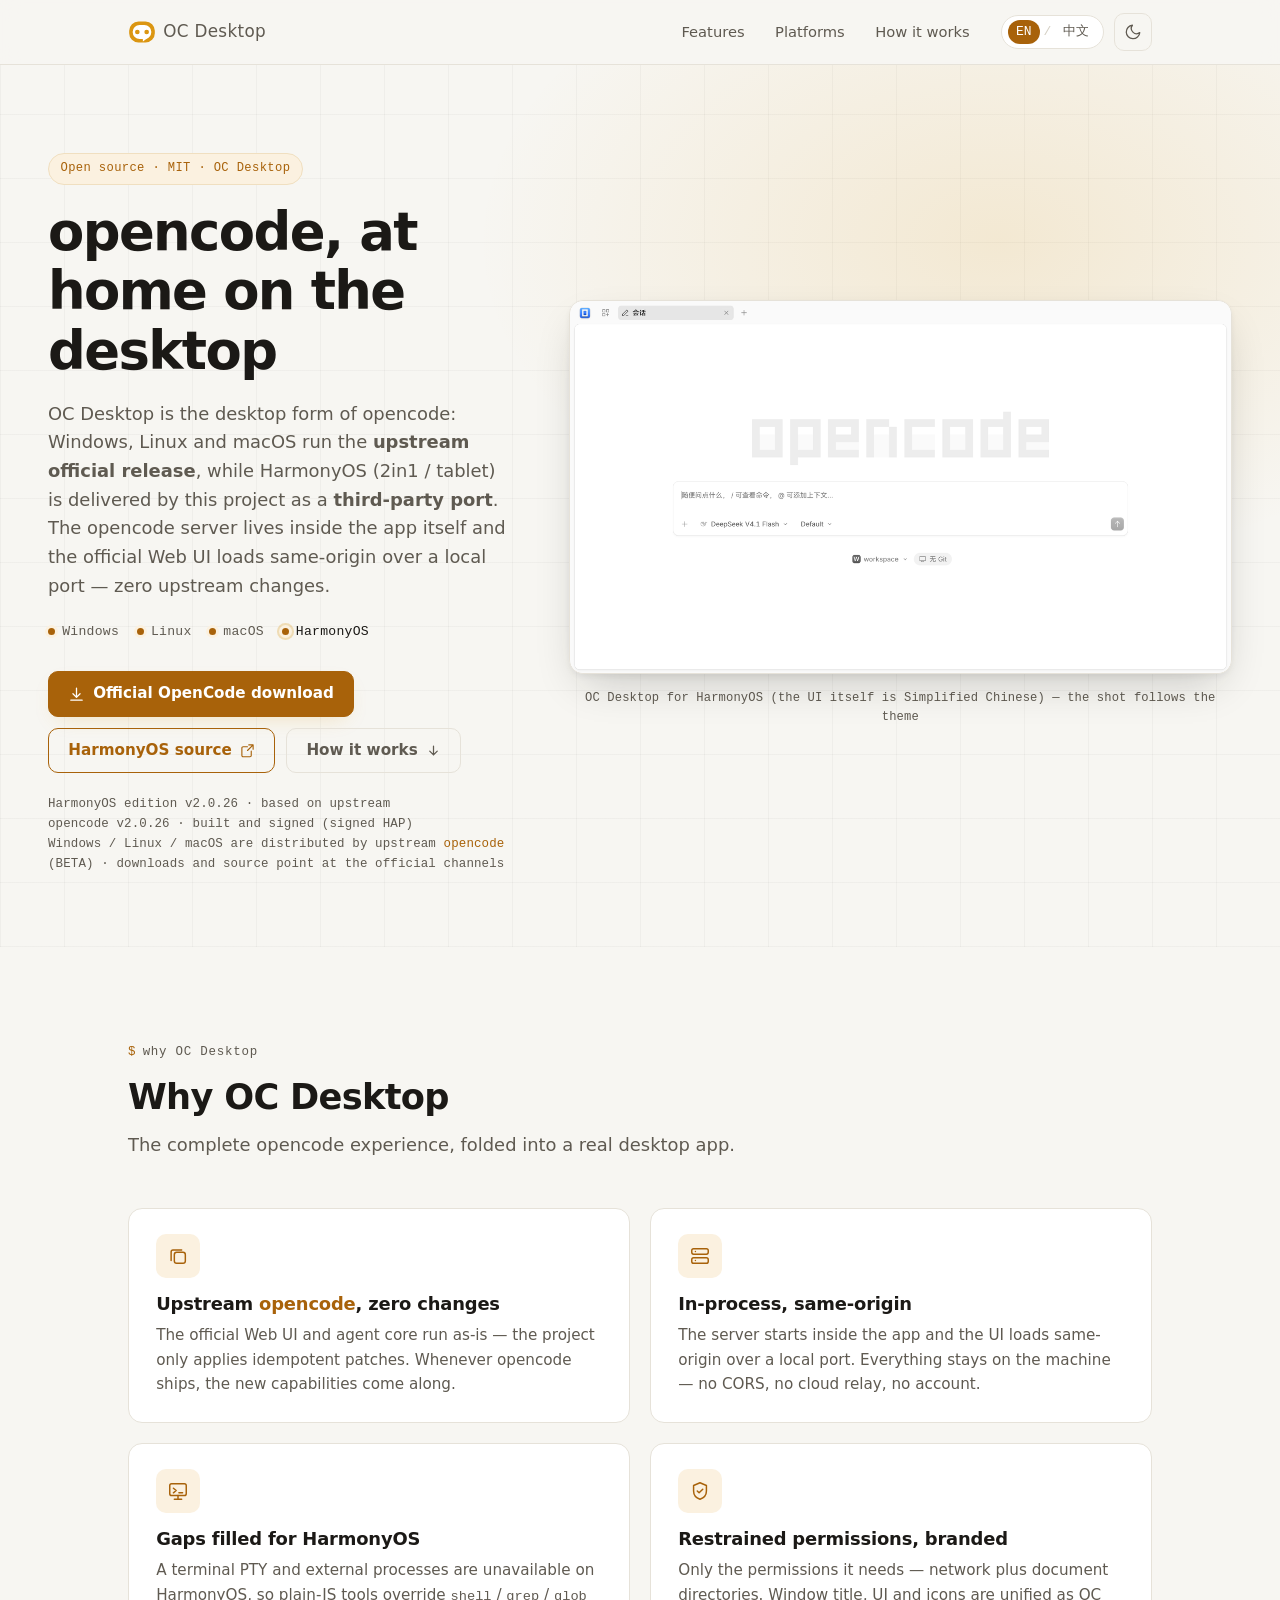
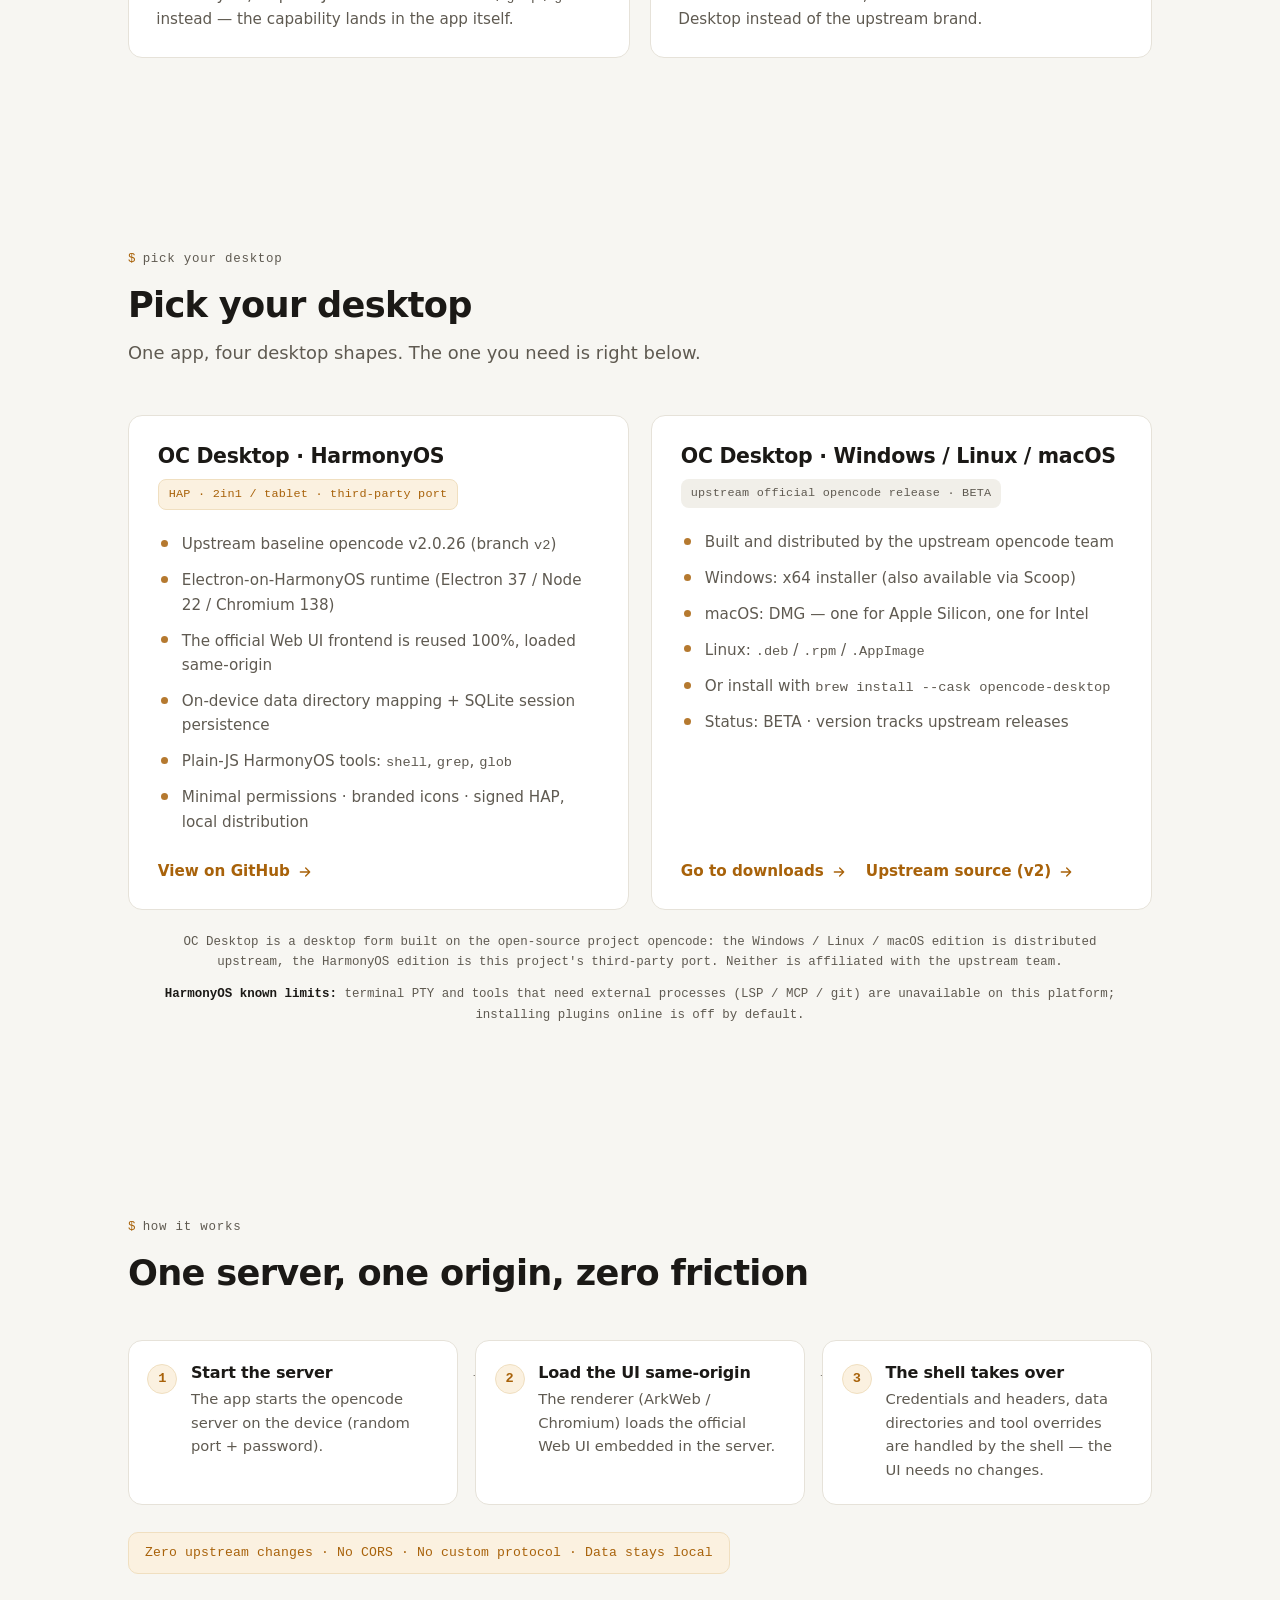
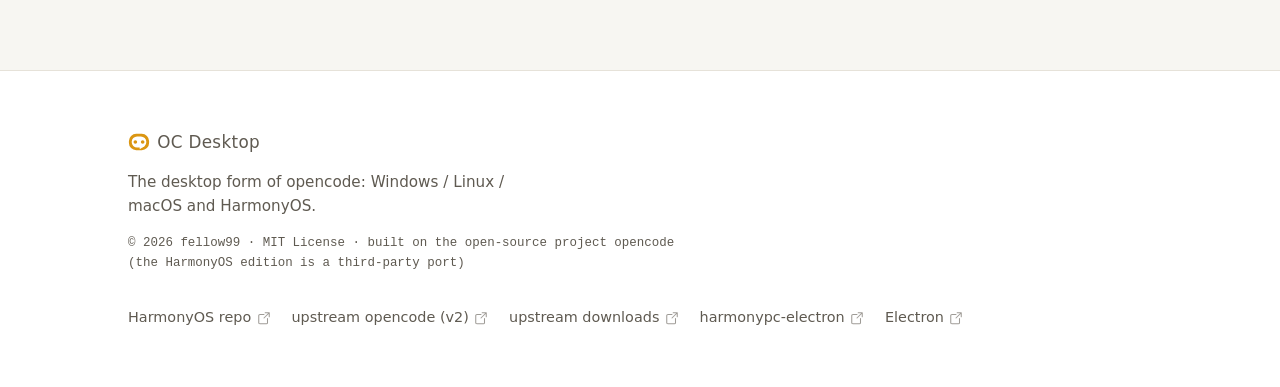
==== commit 739c11bd: "feat: hero 改用鸿蒙版真机浅/深截图，随主题纯 CSS 切换 - images/light.png / images/dark.png：取自父工程 assets/screenshots/ho" ====
--- a/index.html
+++ b/index.html
@@ -100,9 +100,10 @@
 
         <div class="hero-visual">
           <figure class="hero-shot">
-            <img src="images/hero.png" alt="The official opencode Web UI that OC Desktop renders (upstream official screenshot, dark theme)" width="1600" height="1140" />
+            <img src="images/light.png" data-shot="light" alt="OC Desktop for HarmonyOS in light theme: the new-session screen with DeepSeek V4 Flash selected; the UI itself is Simplified Chinese" width="1280" height="720" />
+            <img src="images/dark.png" data-shot="dark" alt="OC Desktop for HarmonyOS in dark theme: the new-session screen with DeepSeek V4 Flash selected; the UI itself is Simplified Chinese" width="1280" height="720" />
           </figure>
-          <p class="shot-caption">opencode's official Web UI running inside OC Desktop (upstream official screenshot)</p>
+          <p class="shot-caption">OC Desktop for HarmonyOS (the UI itself is Simplified Chinese) — the shot follows the theme</p>
         </div>
       </div>
     </section>
--- a/style.css
+++ b/style.css
@@ -631,6 +631,33 @@
   border-radius: calc(var(--radius-lg) - 1px);
 }
 
+/* Both screenshots live in the DOM; pure CSS shows exactly one per theme, so
+   the correct one appears even before JS runs (and with JS disabled).
+   Never swap these from JS — see README §4.3.
+   The `light` shot is the base (shown whenever dark is not in effect); the
+   `html:not([data-theme])` block covers the no-JS case, where <html> carries
+   no data-theme attribute at all. */
+.hero-shot img[data-shot] {
+  display: none;
+}
+.hero-shot img[data-shot="light"] {
+  display: block;
+}
+html[data-theme="dark"] .hero-shot img[data-shot="light"] {
+  display: none;
+}
+html[data-theme="dark"] .hero-shot img[data-shot="dark"] {
+  display: block;
+}
+@media (prefers-color-scheme: dark) {
+  html:not([data-theme]) .hero-shot img[data-shot="light"] {
+    display: none;
+  }
+  html:not([data-theme]) .hero-shot img[data-shot="dark"] {
+    display: block;
+  }
+}
+
 .shot-caption {
   margin-top: 0.9rem;
   text-align: center;
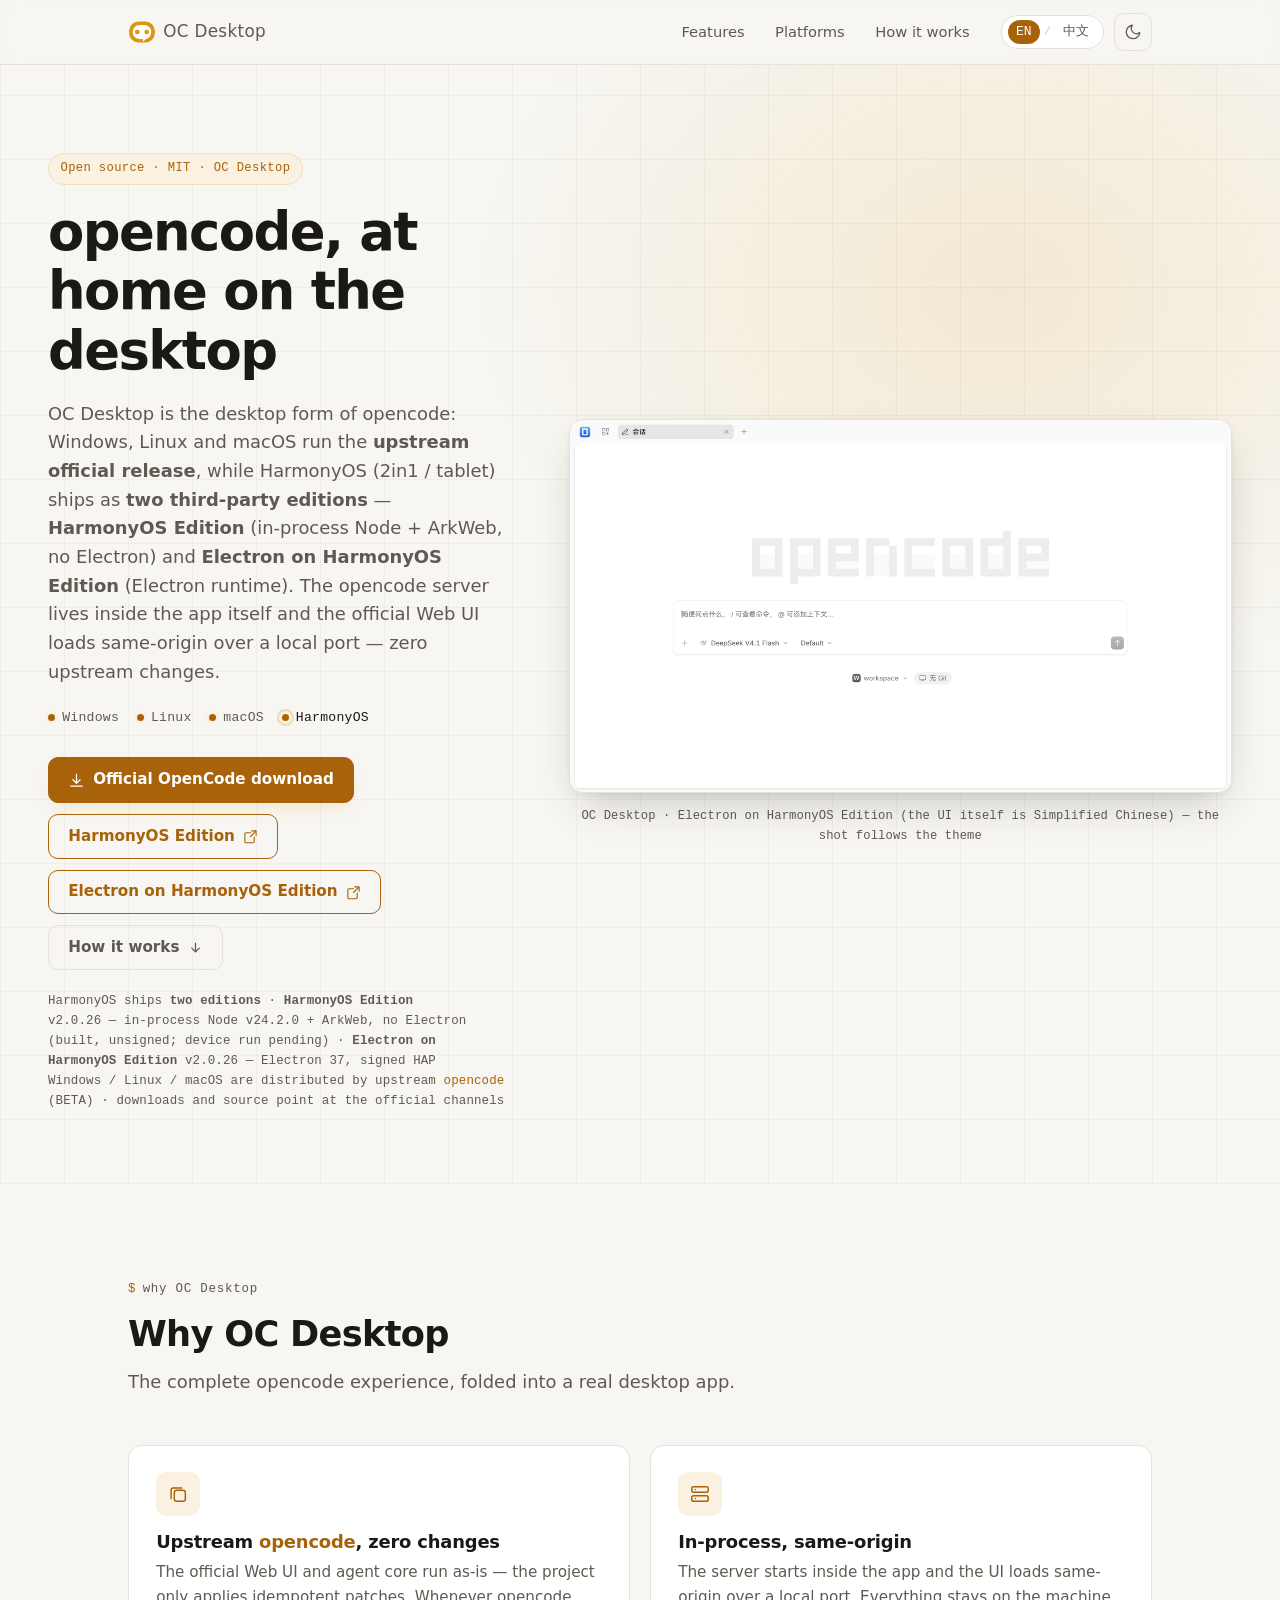
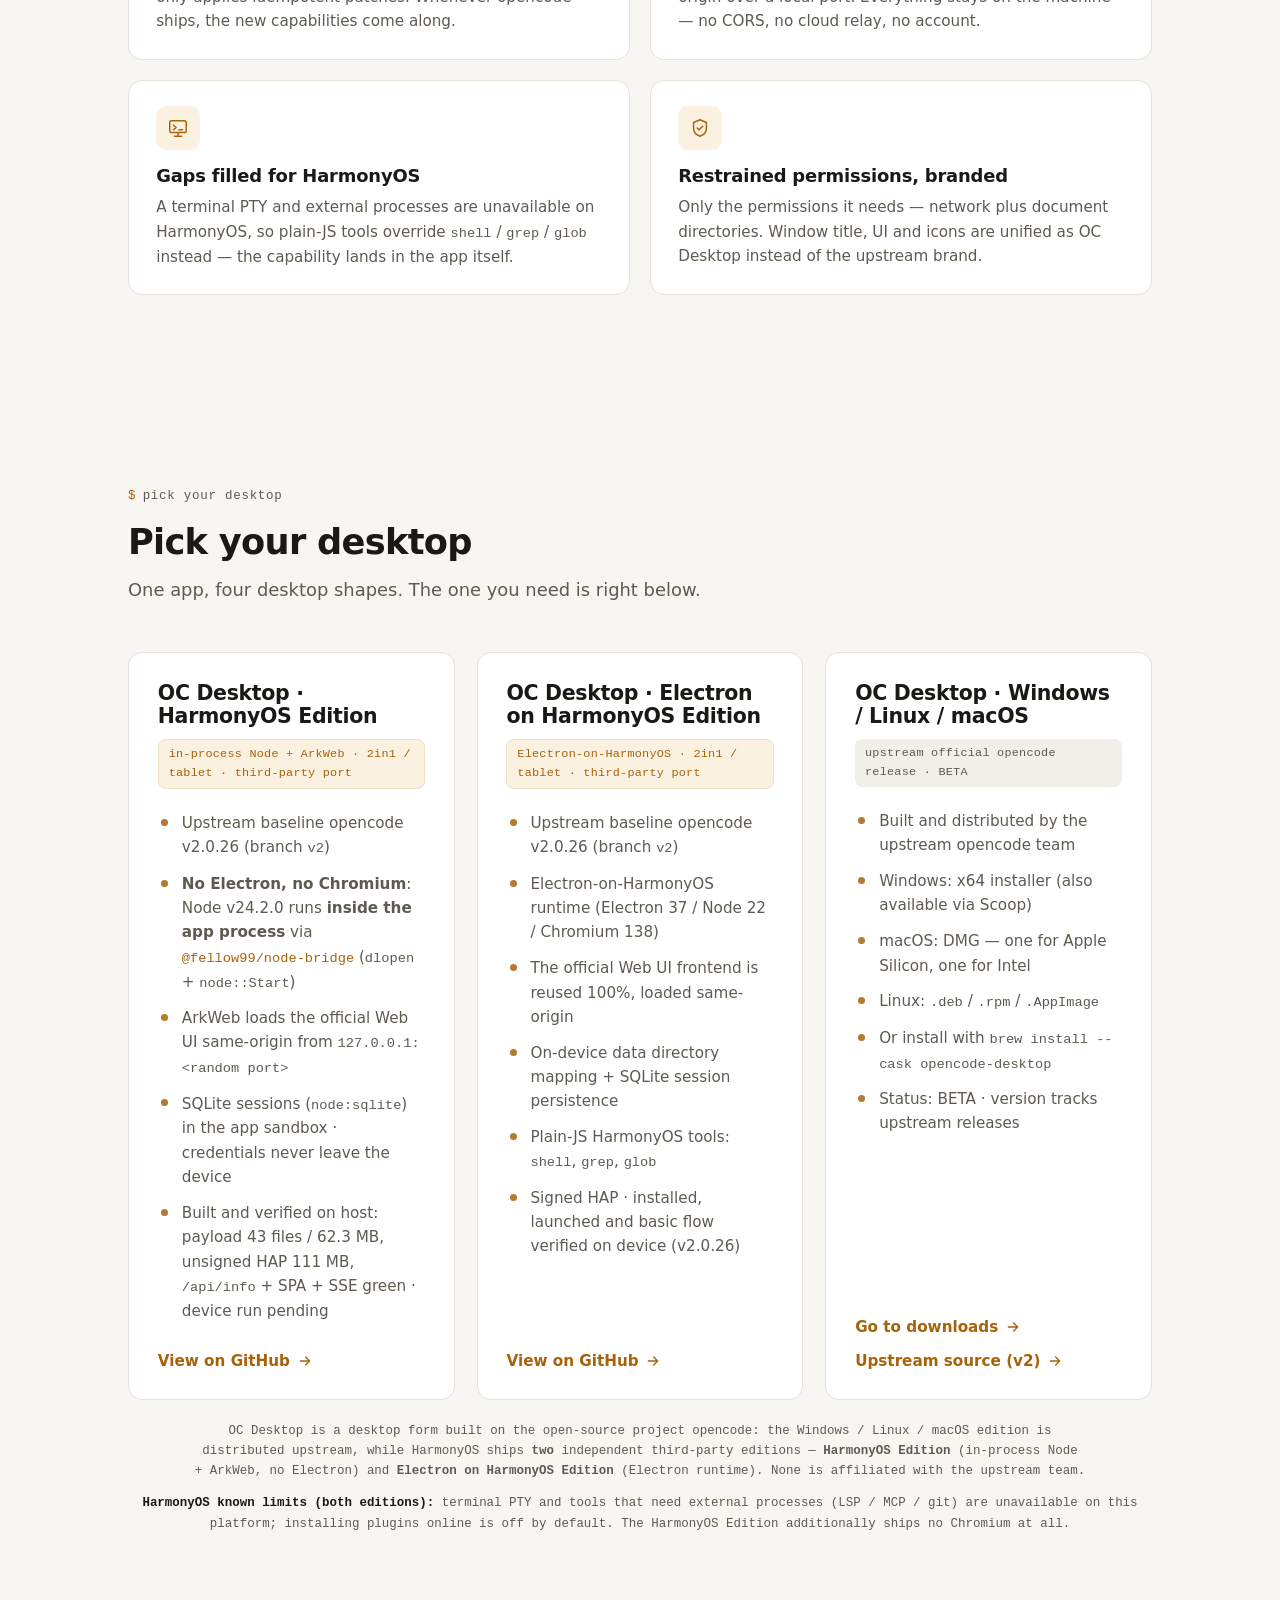
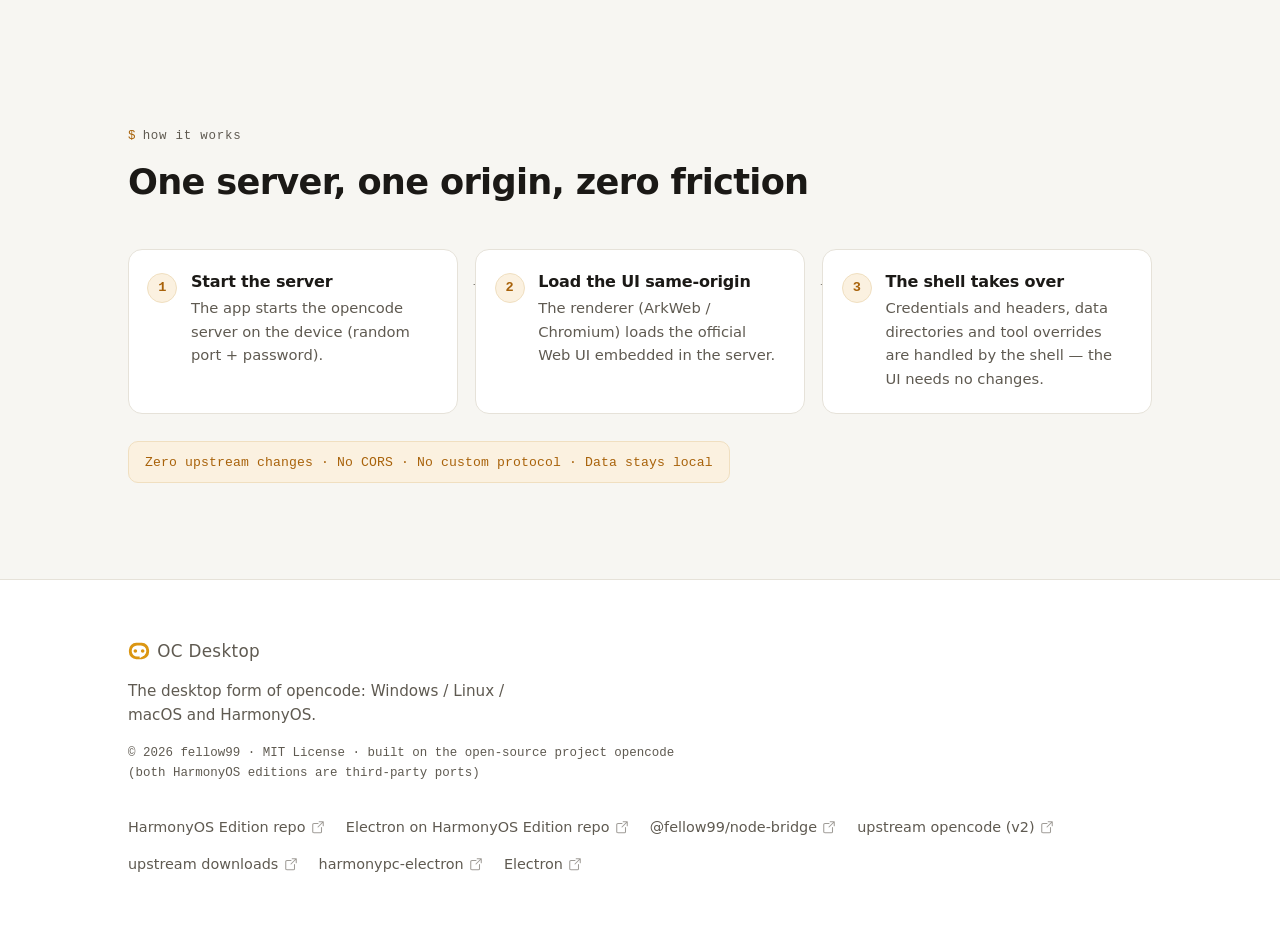
==== commit d5e983ee: "feat: 官网统一双鸿蒙版别口径 - head 标题/描述、hero 导语改为两个第三方鸿蒙版别 - CTA 拆成两枚版别按钮（HarmonyOS Edition / Electron on Har" ====
--- a/index.html
+++ b/index.html
@@ -3,8 +3,8 @@
 <head>
   <meta charset="UTF-8" />
   <meta name="viewport" content="width=device-width, initial-scale=1.0" />
-  <title>OC Desktop — the desktop form of opencode (Windows / Linux / macOS / HarmonyOS)</title>
-  <meta name="description" content="OC Desktop is the desktop form of opencode: Windows, Linux and macOS run the upstream official release, while HarmonyOS (2in1 / tablet) is a third-party port. The server lives inside the app and the official Web UI loads same-origin — zero upstream changes." />
+  <title>OC Desktop — opencode on the desktop, with two HarmonyOS editions</title>
+  <meta name="description" content="OC Desktop is the desktop form of opencode: Windows, Linux and macOS run the upstream official release; HarmonyOS ships as two independent third-party editions — HarmonyOS Edition (in-process Node + ArkWeb, no Electron) and Electron on HarmonyOS Edition. The server runs inside the app and the official Web UI loads same-origin — zero upstream changes." />
   <meta name="theme-color" media="(prefers-color-scheme: light)" content="#f7f6f2" />
   <meta name="theme-color" media="(prefers-color-scheme: dark)" content="#0c0b0a" />
   <script>
@@ -70,7 +70,7 @@
         <div class="hero-copy">
           <span class="eyebrow">Open source · MIT · OC Desktop</span>
           <h1>opencode, at home on the desktop</h1>
-          <p class="lede">OC Desktop is the desktop form of opencode: Windows, Linux and macOS run the <strong>upstream official release</strong>, while HarmonyOS (2in1 / tablet) is delivered by this project as a <strong>third-party port</strong>. The opencode server lives inside the app itself and the official Web UI loads same-origin over a local port — zero upstream changes.</p>
+          <p class="lede">OC Desktop is the desktop form of opencode: Windows, Linux and macOS run the <strong>upstream official release</strong>, while HarmonyOS (2in1 / tablet) ships as <strong>two third-party editions</strong> — <strong>HarmonyOS Edition</strong> (in-process Node + ArkWeb, no Electron) and <strong>Electron on HarmonyOS Edition</strong> (Electron runtime). The opencode server lives inside the app itself and the official Web UI loads same-origin over a local port — zero upstream changes.</p>
           <ul class="os-strip" aria-label="Supported desktop platforms">
             <li class="os-chip"><span class="os-dot" aria-hidden="true"></span>Windows</li>
             <li class="os-chip"><span class="os-dot" aria-hidden="true"></span>Linux</li>
@@ -82,8 +82,12 @@
               <svg viewBox="0 0 24 24" width="17" height="17" fill="none" stroke="currentColor" stroke-width="1.8" stroke-linecap="round" stroke-linejoin="round" aria-hidden="true"><path d="M12 3v12M7 11l5 5 5-5M4 20h16"></path></svg>
               Official OpenCode download
             </a>
+            <a class="btn btn-outline" href="https://github.com/fellow99/oc-desktop-ark" target="_blank" rel="noopener">
+              HarmonyOS Edition
+              <svg viewBox="0 0 24 24" width="15" height="15" fill="none" stroke="currentColor" stroke-width="1.8" stroke-linecap="round" stroke-linejoin="round" aria-hidden="true"><path d="M14 3h7v7M21 3l-9 9M18 13v7a2 2 0 0 1-2 2H5a2 2 0 0 1-2-2V8a2 2 0 0 1 2-2h7"></path></svg>
+            </a>
             <a class="btn btn-outline" href="https://github.com/fellow99/oc-desktop-hos" target="_blank" rel="noopener">
-              HarmonyOS source
+              Electron on HarmonyOS Edition
               <svg viewBox="0 0 24 24" width="15" height="15" fill="none" stroke="currentColor" stroke-width="1.8" stroke-linecap="round" stroke-linejoin="round" aria-hidden="true"><path d="M14 3h7v7M21 3l-9 9M18 13v7a2 2 0 0 1-2 2H5a2 2 0 0 1-2-2V8a2 2 0 0 1 2-2h7"></path></svg>
             </a>
             <a class="btn btn-ghost" href="#how">
@@ -92,7 +96,7 @@
             </a>
           </div>
           <p class="trust">
-            HarmonyOS edition v2.0.26 · based on upstream opencode v2.0.26 · built and signed (signed HAP)
+            HarmonyOS ships <strong>two editions</strong> · <strong>HarmonyOS Edition</strong> v2.0.26 — in-process Node v24.2.0 + ArkWeb, no Electron (built, unsigned; device run pending) · <strong>Electron on HarmonyOS Edition</strong> v2.0.26 — Electron 37, signed HAP
             <br>
             Windows / Linux / macOS are distributed by upstream <a href="https://github.com/anomalyco/opencode/tree/v2" target="_blank" rel="noopener">opencode</a> (BETA) · downloads and source point at the official channels
           </p>
@@ -103,7 +107,7 @@
             <img src="images/light.png" data-shot="light" alt="OC Desktop for HarmonyOS in light theme: the new-session screen with DeepSeek V4 Flash selected; the UI itself is Simplified Chinese" width="1280" height="720" />
             <img src="images/dark.png" data-shot="dark" alt="OC Desktop for HarmonyOS in dark theme: the new-session screen with DeepSeek V4 Flash selected; the UI itself is Simplified Chinese" width="1280" height="720" />
           </figure>
-          <p class="shot-caption">OC Desktop for HarmonyOS (the UI itself is Simplified Chinese) — the shot follows the theme</p>
+          <p class="shot-caption">OC Desktop · Electron on HarmonyOS Edition (the UI itself is Simplified Chinese) — the shot follows the theme</p>
         </div>
       </div>
     </section>
@@ -165,8 +169,28 @@
         <div class="platform-grid">
           <article class="platform-card is-ours">
             <div class="platform-head">
-              <h3>OC Desktop · HarmonyOS</h3>
-              <span class="platform-tag">HAP · 2in1 / tablet · third-party port</span>
+              <h3>OC Desktop · HarmonyOS Edition</h3>
+              <span class="platform-tag">in-process Node + ArkWeb · 2in1 / tablet · third-party port</span>
+            </div>
+            <ul class="bullet-list">
+              <li>Upstream baseline opencode v2.0.26 (branch <code>v2</code>)</li>
+              <li><strong>No Electron, no Chromium</strong>: Node v24.2.0 runs <strong>inside the app process</strong> via <a href="https://github.com/fellow99/ohos-node-bridge" target="_blank" rel="noopener"><code>@fellow99/node-bridge</code></a> (<code>dlopen</code> + <code>node::Start</code>)</li>
+              <li>ArkWeb loads the official Web UI same-origin from <code>127.0.0.1:&lt;random port&gt;</code></li>
+              <li>SQLite sessions (<code>node:sqlite</code>) in the app sandbox · credentials never leave the device</li>
+              <li>Built and verified on host: payload 43 files / 62.3 MB, unsigned HAP 111 MB, <code>/api/info</code> + SPA + SSE green · device run pending</li>
+            </ul>
+            <div class="platform-actions">
+              <a class="repo-link" href="https://github.com/fellow99/oc-desktop-ark" target="_blank" rel="noopener">
+                View on GitHub
+                <svg viewBox="0 0 24 24" width="16" height="16" fill="none" stroke="currentColor" stroke-width="2" stroke-linecap="round" stroke-linejoin="round" aria-hidden="true"><path d="M5 12h14M13 6l6 6-6 6"></path></svg>
+              </a>
+            </div>
+          </article>
+
+          <article class="platform-card is-ours">
+            <div class="platform-head">
+              <h3>OC Desktop · Electron on HarmonyOS Edition</h3>
+              <span class="platform-tag">Electron-on-HarmonyOS · 2in1 / tablet · third-party port</span>
             </div>
             <ul class="bullet-list">
               <li>Upstream baseline opencode v2.0.26 (branch <code>v2</code>)</li>
@@ -174,7 +198,7 @@
               <li>The official Web UI frontend is reused 100%, loaded same-origin</li>
               <li>On-device data directory mapping + SQLite session persistence</li>
               <li>Plain-JS HarmonyOS tools: <code>shell</code>, <code>grep</code>, <code>glob</code></li>
-              <li>Minimal permissions · branded icons · signed HAP, local distribution</li>
+              <li>Signed HAP · installed, launched and basic flow verified on device (v2.0.26)</li>
             </ul>
             <div class="platform-actions">
               <a class="repo-link" href="https://github.com/fellow99/oc-desktop-hos" target="_blank" rel="noopener">
@@ -210,8 +234,8 @@
           </article>
         </div>
 
-        <p class="disclaimer">OC Desktop is a desktop form built on the open-source project opencode: the Windows / Linux / macOS edition is distributed upstream, the HarmonyOS edition is this project's third-party port. Neither is affiliated with the upstream team.</p>
-        <p class="limits"><strong>HarmonyOS known limits:</strong> terminal PTY and tools that need external processes (LSP / MCP / git) are unavailable on this platform; installing plugins online is off by default.</p>
+        <p class="disclaimer">OC Desktop is a desktop form built on the open-source project opencode: the Windows / Linux / macOS edition is distributed upstream, while HarmonyOS ships <strong>two</strong> independent third-party editions — <strong>HarmonyOS Edition</strong> (in-process Node + ArkWeb, no Electron) and <strong>Electron on HarmonyOS Edition</strong> (Electron runtime). None is affiliated with the upstream team.</p>
+        <p class="limits"><strong>HarmonyOS known limits (both editions):</strong> terminal PTY and tools that need external processes (LSP / MCP / git) are unavailable on this platform; installing plugins online is off by default. The HarmonyOS Edition additionally ships no Chromium at all.</p>
       </div>
     </section>
 
@@ -258,11 +282,19 @@
       <div class="footer-left">
         <div class="footer-brand"><img src="images/logo.svg" alt="OC Desktop" class="brand-logo footer-brand-logo" /><span class="brand-suffix">OC Desktop</span></div>
         <p class="footer-one-liner">The desktop form of opencode: Windows / Linux / macOS and HarmonyOS.</p>
-        <p class="footer-copy">&copy; 2026 fellow99 · MIT License · built on the open-source project opencode (the HarmonyOS edition is a third-party port)</p>
+        <p class="footer-copy">&copy; 2026 fellow99 · MIT License · built on the open-source project opencode (both HarmonyOS editions are third-party ports)</p>
       </div>
       <nav class="footer-links" aria-label="Footer">
+        <a href="https://github.com/fellow99/oc-desktop-ark" target="_blank" rel="noopener">
+          HarmonyOS Edition repo
+          <svg class="ext" viewBox="0 0 24 24" width="14" height="14" fill="none" stroke="currentColor" stroke-width="1.8" stroke-linecap="round" stroke-linejoin="round" aria-hidden="true"><path d="M14 3h7v7M21 3l-9 9M18 13v7a2 2 0 0 1-2 2H5a2 2 0 0 1-2-2V8a2 2 0 0 1 2-2h7"></path></svg>
+        </a>
         <a href="https://github.com/fellow99/oc-desktop-hos" target="_blank" rel="noopener">
-          HarmonyOS repo
+          Electron on HarmonyOS Edition repo
+          <svg class="ext" viewBox="0 0 24 24" width="14" height="14" fill="none" stroke="currentColor" stroke-width="1.8" stroke-linecap="round" stroke-linejoin="round" aria-hidden="true"><path d="M14 3h7v7M21 3l-9 9M18 13v7a2 2 0 0 1-2 2H5a2 2 0 0 1-2-2V8a2 2 0 0 1 2-2h7"></path></svg>
+        </a>
+        <a href="https://github.com/fellow99/ohos-node-bridge" target="_blank" rel="noopener">
+          @fellow99/node-bridge
           <svg class="ext" viewBox="0 0 24 24" width="14" height="14" fill="none" stroke="currentColor" stroke-width="1.8" stroke-linecap="round" stroke-linejoin="round" aria-hidden="true"><path d="M14 3h7v7M21 3l-9 9M18 13v7a2 2 0 0 1-2 2H5a2 2 0 0 1-2-2V8a2 2 0 0 1 2-2h7"></path></svg>
         </a>
         <a href="https://github.com/anomalyco/opencode/tree/v2" target="_blank" rel="noopener">
--- a/style.css
+++ b/style.css
@@ -711,7 +711,7 @@
 /* --------------------------------------------------------------- platforms */
 .platform-grid {
   display: grid;
-  grid-template-columns: 1fr 1fr;
+  grid-template-columns: repeat(auto-fit, minmax(320px, 1fr));
   gap: 22px;
 }
 
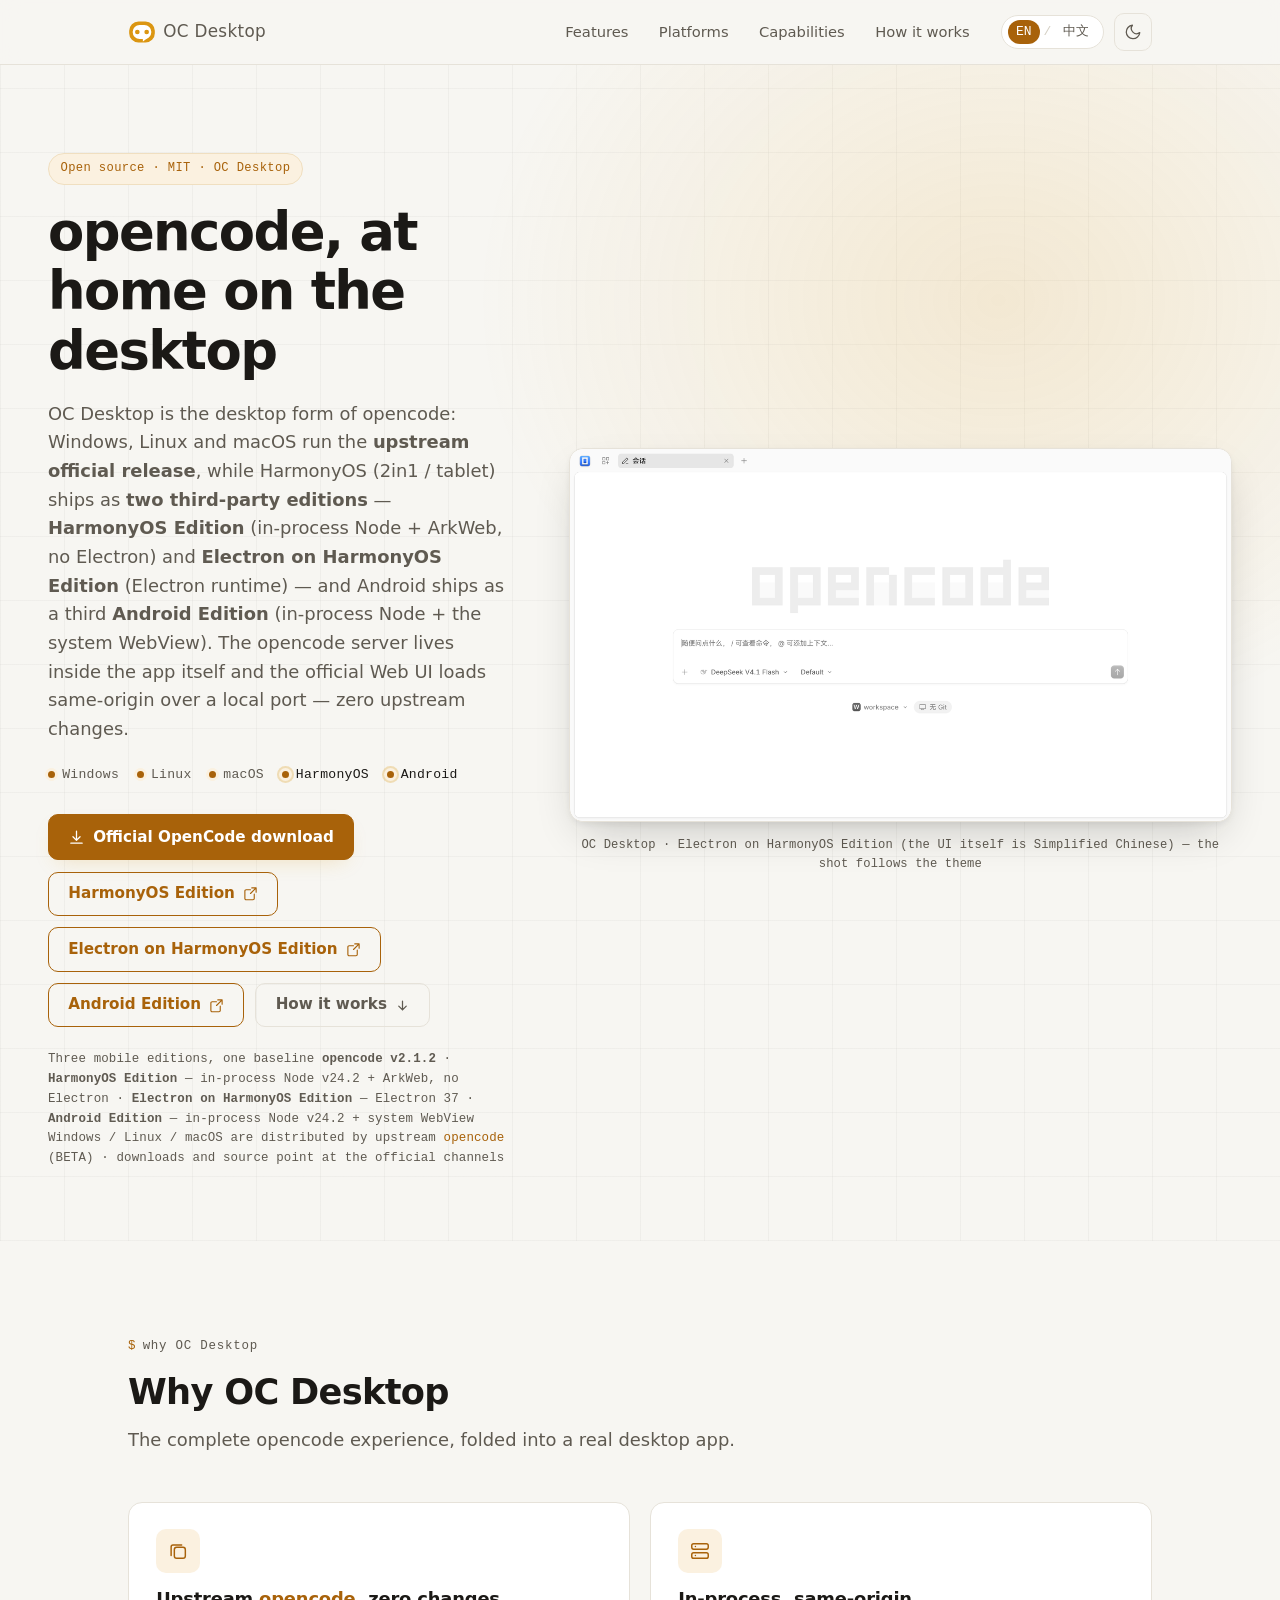
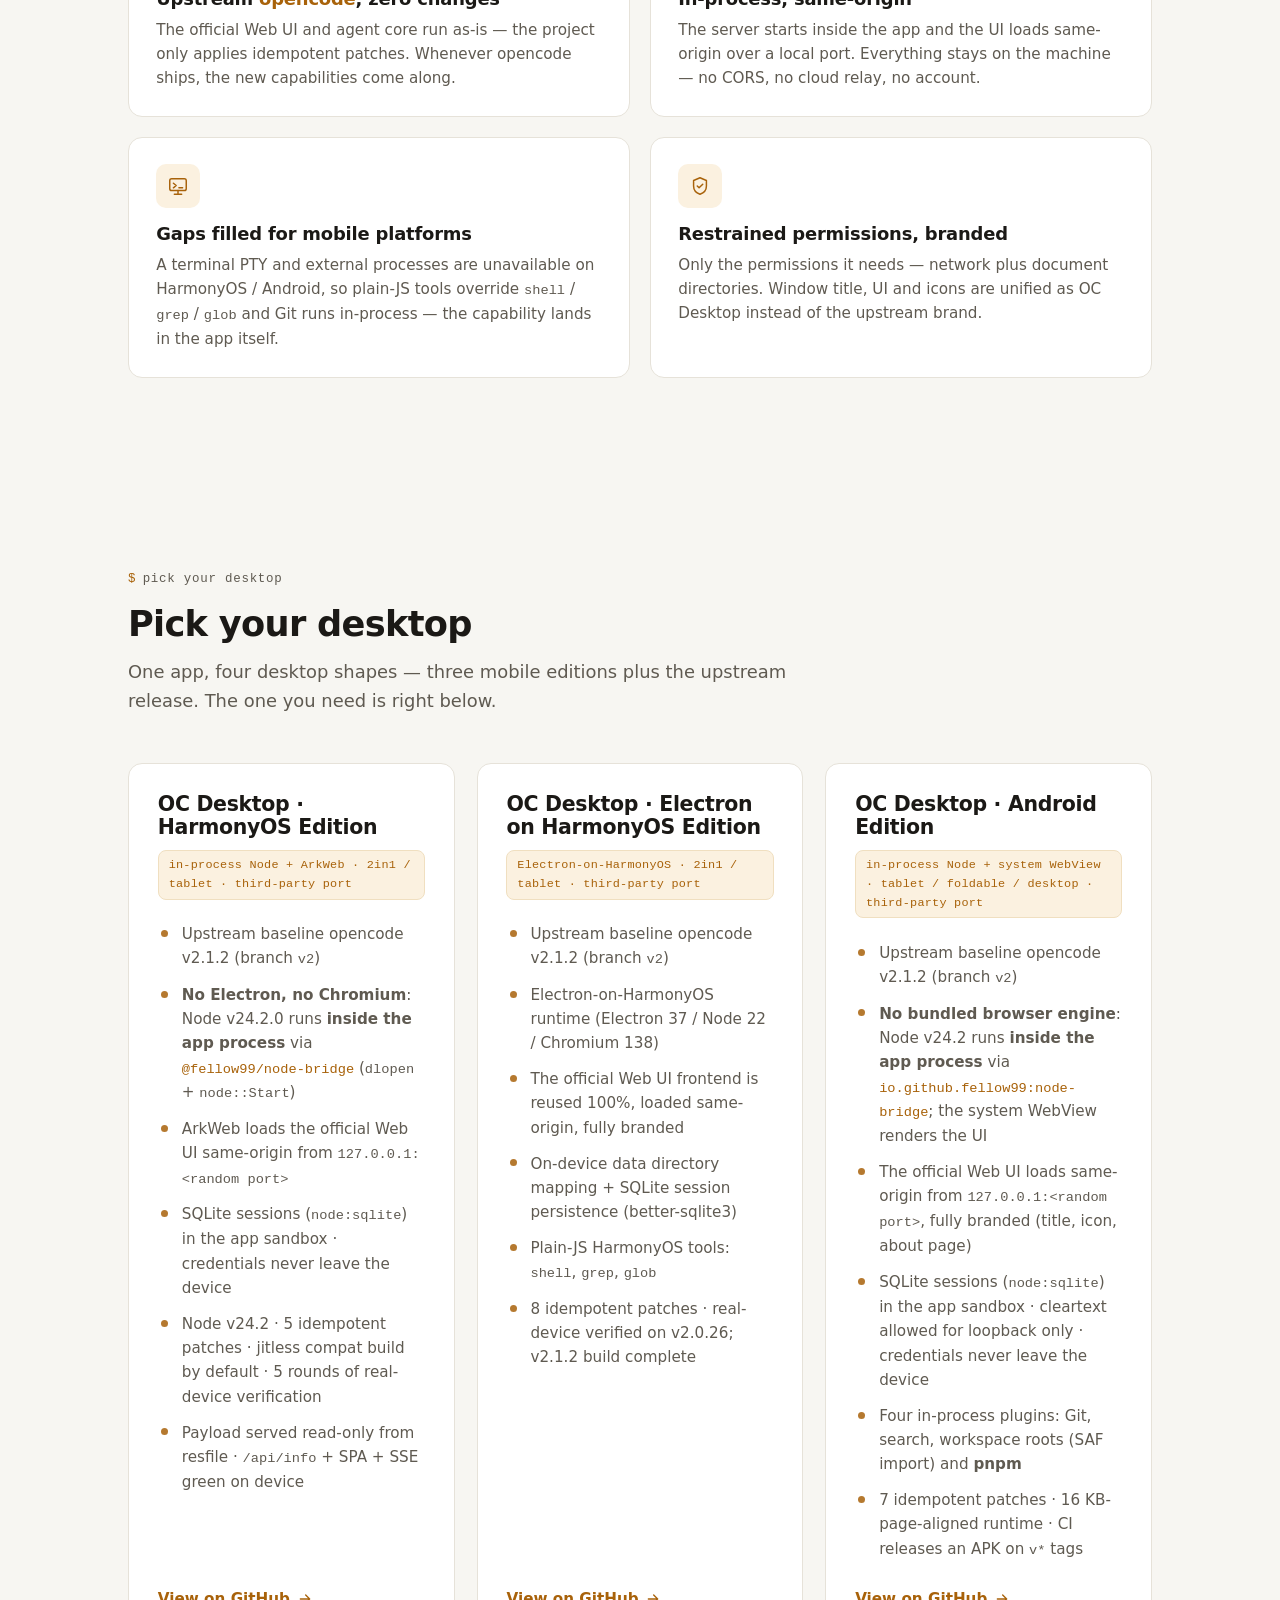
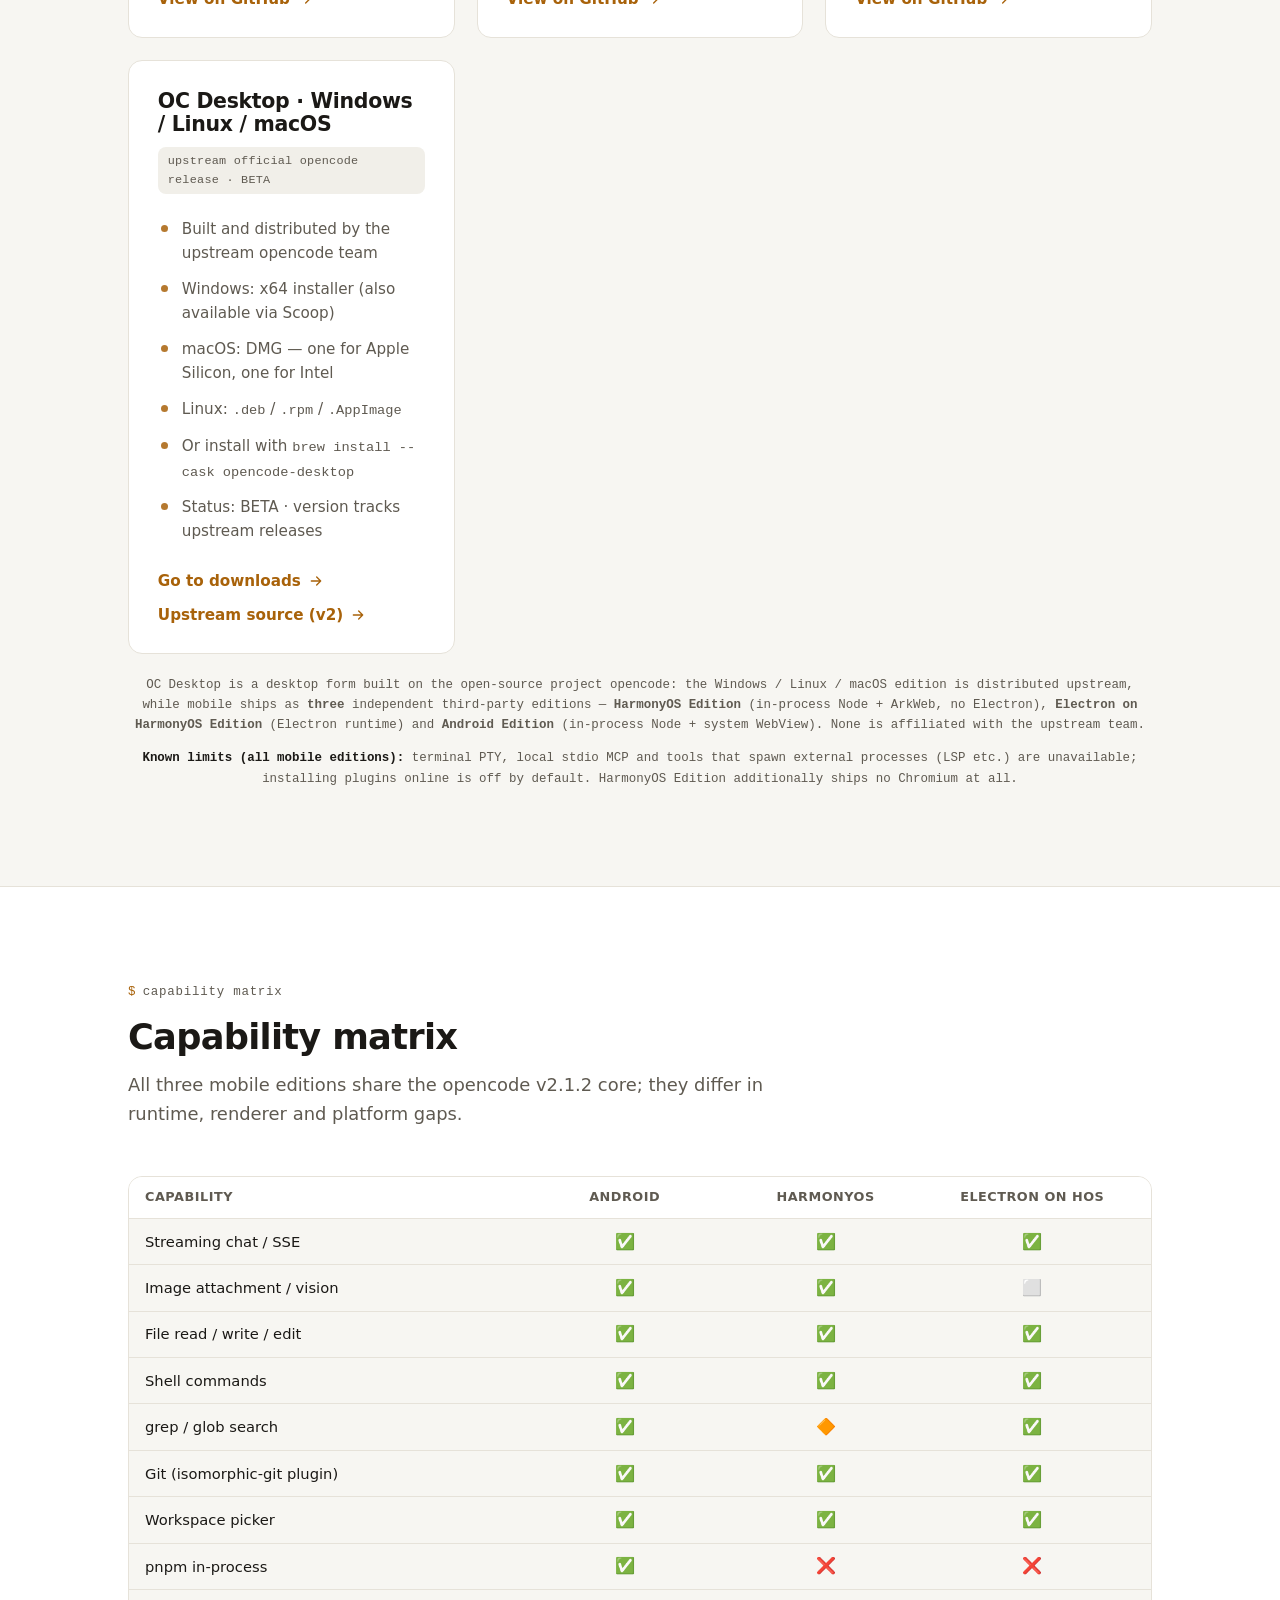
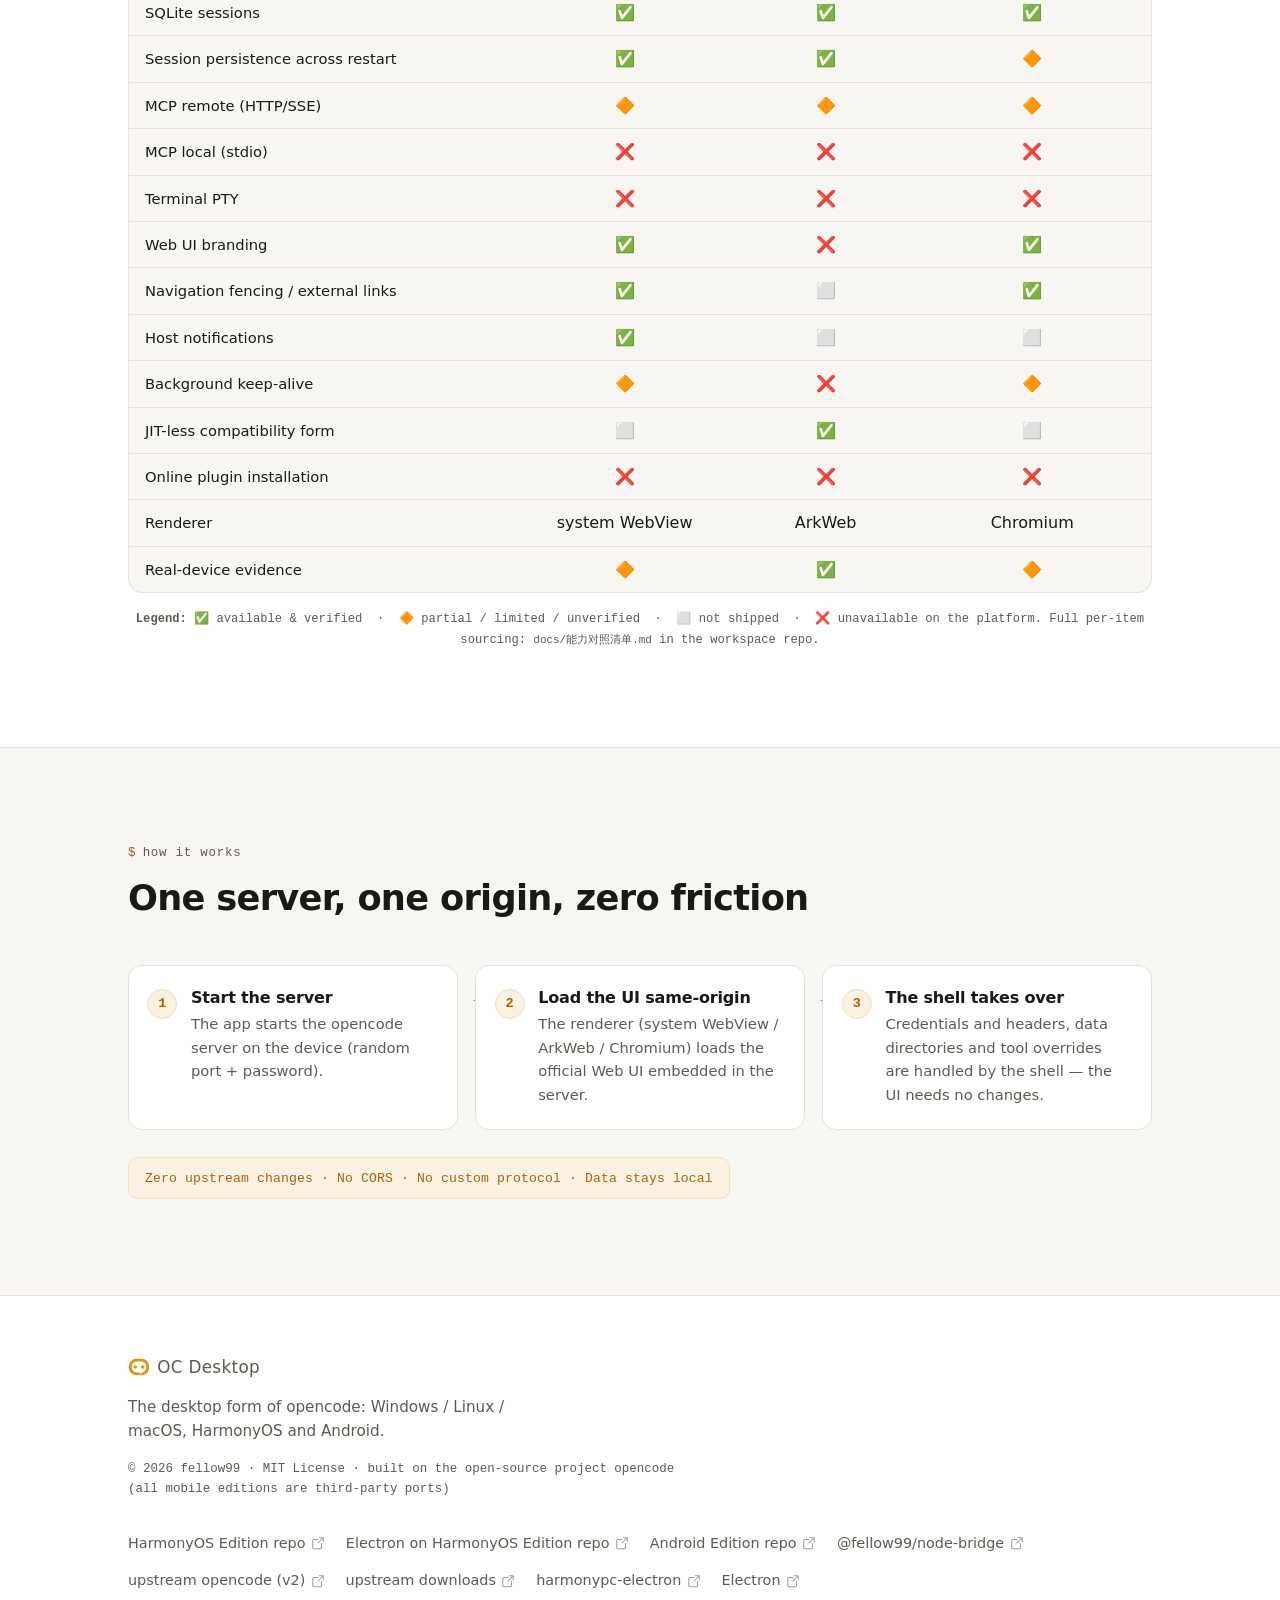
==== commit 953dd2df: "feat: 新增 Android Edition 与「能力对照清单」栏目，基线更新 v2.1.2 - 三移动版别口径：HarmonyOS / Electron on HarmonyOS / Andro" ====
--- a/index.html
+++ b/index.html
@@ -3,8 +3,8 @@
 <head>
   <meta charset="UTF-8" />
   <meta name="viewport" content="width=device-width, initial-scale=1.0" />
-  <title>OC Desktop — opencode on the desktop, with two HarmonyOS editions</title>
-  <meta name="description" content="OC Desktop is the desktop form of opencode: Windows, Linux and macOS run the upstream official release; HarmonyOS ships as two independent third-party editions — HarmonyOS Edition (in-process Node + ArkWeb, no Electron) and Electron on HarmonyOS Edition. The server runs inside the app and the official Web UI loads same-origin — zero upstream changes." />
+  <title>OC Desktop — opencode on the desktop, on HarmonyOS and Android</title>
+  <meta name="description" content="OC Desktop is the desktop form of opencode: Windows, Linux and macOS run the upstream official release; HarmonyOS ships as two independent third-party editions — HarmonyOS Edition (in-process Node + ArkWeb, no Electron) and Electron on HarmonyOS Edition, plus an Android Edition (in-process Node + system WebView). The server runs inside the app and the official Web UI loads same-origin — zero upstream changes." />
   <meta name="theme-color" media="(prefers-color-scheme: light)" content="#f7f6f2" />
   <meta name="theme-color" media="(prefers-color-scheme: dark)" content="#0c0b0a" />
   <script>
@@ -36,6 +36,7 @@
       <div class="nav-links">
         <a href="#features">Features</a>
         <a href="#platforms">Platforms</a>
+        <a href="#capabilities">Capabilities</a>
         <a href="#how">How it works</a>
       </div>
       <div class="nav-actions">
@@ -70,12 +71,13 @@
         <div class="hero-copy">
           <span class="eyebrow">Open source · MIT · OC Desktop</span>
           <h1>opencode, at home on the desktop</h1>
-          <p class="lede">OC Desktop is the desktop form of opencode: Windows, Linux and macOS run the <strong>upstream official release</strong>, while HarmonyOS (2in1 / tablet) ships as <strong>two third-party editions</strong> — <strong>HarmonyOS Edition</strong> (in-process Node + ArkWeb, no Electron) and <strong>Electron on HarmonyOS Edition</strong> (Electron runtime). The opencode server lives inside the app itself and the official Web UI loads same-origin over a local port — zero upstream changes.</p>
+          <p class="lede">OC Desktop is the desktop form of opencode: Windows, Linux and macOS run the <strong>upstream official release</strong>, while HarmonyOS (2in1 / tablet) ships as <strong>two third-party editions</strong> — <strong>HarmonyOS Edition</strong> (in-process Node + ArkWeb, no Electron) and <strong>Electron on HarmonyOS Edition</strong> (Electron runtime) — and Android ships as a third <strong>Android Edition</strong> (in-process Node + the system WebView). The opencode server lives inside the app itself and the official Web UI loads same-origin over a local port — zero upstream changes.</p>
           <ul class="os-strip" aria-label="Supported desktop platforms">
             <li class="os-chip"><span class="os-dot" aria-hidden="true"></span>Windows</li>
             <li class="os-chip"><span class="os-dot" aria-hidden="true"></span>Linux</li>
             <li class="os-chip"><span class="os-dot" aria-hidden="true"></span>macOS</li>
             <li class="os-chip is-ours"><span class="os-dot" aria-hidden="true"></span>HarmonyOS</li>
+            <li class="os-chip is-ours"><span class="os-dot" aria-hidden="true"></span>Android</li>
           </ul>
           <div class="cta-row">
             <a class="btn btn-primary" href="https://opencode.ai/zh/download" target="_blank" rel="noopener">
@@ -90,13 +92,17 @@
               Electron on HarmonyOS Edition
               <svg viewBox="0 0 24 24" width="15" height="15" fill="none" stroke="currentColor" stroke-width="1.8" stroke-linecap="round" stroke-linejoin="round" aria-hidden="true"><path d="M14 3h7v7M21 3l-9 9M18 13v7a2 2 0 0 1-2 2H5a2 2 0 0 1-2-2V8a2 2 0 0 1 2-2h7"></path></svg>
             </a>
+            <a class="btn btn-outline" href="https://github.com/fellow99/oc-desktop-android" target="_blank" rel="noopener">
+              Android Edition
+              <svg viewBox="0 0 24 24" width="15" height="15" fill="none" stroke="currentColor" stroke-width="1.8" stroke-linecap="round" stroke-linejoin="round" aria-hidden="true"><path d="M14 3h7v7M21 3l-9 9M18 13v7a2 2 0 0 1-2 2H5a2 2 0 0 1-2-2V8a2 2 0 0 1 2-2h7"></path></svg>
+            </a>
             <a class="btn btn-ghost" href="#how">
               How it works
               <svg viewBox="0 0 24 24" width="15" height="15" fill="none" stroke="currentColor" stroke-width="2" stroke-linecap="round" stroke-linejoin="round" aria-hidden="true"><path d="M12 5v14M6 13l6 6 6-6"></path></svg>
             </a>
           </div>
           <p class="trust">
-            HarmonyOS ships <strong>two editions</strong> · <strong>HarmonyOS Edition</strong> v2.0.26 — in-process Node v24.2.0 + ArkWeb, no Electron (built, unsigned; device run pending) · <strong>Electron on HarmonyOS Edition</strong> v2.0.26 — Electron 37, signed HAP
+            Three mobile editions, one baseline <strong>opencode v2.1.2</strong> · <strong>HarmonyOS Edition</strong> — in-process Node v24.2 + ArkWeb, no Electron · <strong>Electron on HarmonyOS Edition</strong> — Electron 37 · <strong>Android Edition</strong> — in-process Node v24.2 + system WebView
             <br>
             Windows / Linux / macOS are distributed by upstream <a href="https://github.com/anomalyco/opencode/tree/v2" target="_blank" rel="noopener">opencode</a> (BETA) · downloads and source point at the official channels
           </p>
@@ -142,8 +148,8 @@
             <span class="icon">
               <svg viewBox="0 0 24 24" width="22" height="22" fill="none" stroke="currentColor" stroke-width="1.6" stroke-linecap="round" stroke-linejoin="round" aria-hidden="true"><rect x="3" y="4" width="18" height="13" rx="2"></rect><path d="M7 9l3 2.5L7 14M13 14h4"></path><path d="M12 17v3M8 21h8"></path></svg>
             </span>
-            <h3>Gaps filled for HarmonyOS</h3>
-            <p>A terminal PTY and external processes are unavailable on HarmonyOS, so plain-JS tools override <code>shell</code> / <code>grep</code> / <code>glob</code> instead — the capability lands in the app itself.</p>
+            <h3>Gaps filled for mobile platforms</h3>
+            <p>A terminal PTY and external processes are unavailable on HarmonyOS / Android, so plain-JS tools override <code>shell</code> / <code>grep</code> / <code>glob</code> and Git runs in-process — the capability lands in the app itself.</p>
           </article>
 
           <article class="feature-card">
@@ -163,7 +169,7 @@
         <p class="section-eyebrow">pick your desktop</p>
         <div class="section-head">
           <h2>Pick your desktop</h2>
-          <p class="section-lede">One app, four desktop shapes. The one you need is right below.</p>
+          <p class="section-lede">One app, four desktop shapes — three mobile editions plus the upstream release. The one you need is right below.</p>
         </div>
 
         <div class="platform-grid">
@@ -173,11 +179,12 @@
               <span class="platform-tag">in-process Node + ArkWeb · 2in1 / tablet · third-party port</span>
             </div>
             <ul class="bullet-list">
-              <li>Upstream baseline opencode v2.0.26 (branch <code>v2</code>)</li>
+              <li>Upstream baseline opencode v2.1.2 (branch <code>v2</code>)</li>
               <li><strong>No Electron, no Chromium</strong>: Node v24.2.0 runs <strong>inside the app process</strong> via <a href="https://github.com/fellow99/ohos-node-bridge" target="_blank" rel="noopener"><code>@fellow99/node-bridge</code></a> (<code>dlopen</code> + <code>node::Start</code>)</li>
               <li>ArkWeb loads the official Web UI same-origin from <code>127.0.0.1:&lt;random port&gt;</code></li>
               <li>SQLite sessions (<code>node:sqlite</code>) in the app sandbox · credentials never leave the device</li>
-              <li>Built and verified on host: payload 43 files / 62.3 MB, unsigned HAP 111 MB, <code>/api/info</code> + SPA + SSE green · device run pending</li>
+              <li>Node v24.2 · 5 idempotent patches · jitless compat build by default · 5 rounds of real-device verification</li>
+              <li>Payload served read-only from resfile · <code>/api/info</code> + SPA + SSE green on device</li>
             </ul>
             <div class="platform-actions">
               <a class="repo-link" href="https://github.com/fellow99/oc-desktop-ark" target="_blank" rel="noopener">
@@ -193,15 +200,36 @@
               <span class="platform-tag">Electron-on-HarmonyOS · 2in1 / tablet · third-party port</span>
             </div>
             <ul class="bullet-list">
-              <li>Upstream baseline opencode v2.0.26 (branch <code>v2</code>)</li>
+              <li>Upstream baseline opencode v2.1.2 (branch <code>v2</code>)</li>
               <li>Electron-on-HarmonyOS runtime (Electron 37 / Node 22 / Chromium 138)</li>
-              <li>The official Web UI frontend is reused 100%, loaded same-origin</li>
-              <li>On-device data directory mapping + SQLite session persistence</li>
+              <li>The official Web UI frontend is reused 100%, loaded same-origin, fully branded</li>
+              <li>On-device data directory mapping + SQLite session persistence (better-sqlite3)</li>
               <li>Plain-JS HarmonyOS tools: <code>shell</code>, <code>grep</code>, <code>glob</code></li>
-              <li>Signed HAP · installed, launched and basic flow verified on device (v2.0.26)</li>
+              <li>8 idempotent patches · real-device verified on v2.0.26; v2.1.2 build complete</li>
             </ul>
             <div class="platform-actions">
               <a class="repo-link" href="https://github.com/fellow99/oc-desktop-hos" target="_blank" rel="noopener">
+                View on GitHub
+                <svg viewBox="0 0 24 24" width="16" height="16" fill="none" stroke="currentColor" stroke-width="2" stroke-linecap="round" stroke-linejoin="round" aria-hidden="true"><path d="M5 12h14M13 6l6 6-6 6"></path></svg>
+              </a>
+            </div>
+          </article>
+
+          <article class="platform-card is-ours">
+            <div class="platform-head">
+              <h3>OC Desktop · Android Edition</h3>
+              <span class="platform-tag">in-process Node + system WebView · tablet / foldable / desktop · third-party port</span>
+            </div>
+            <ul class="bullet-list">
+              <li>Upstream baseline opencode v2.1.2 (branch <code>v2</code>)</li>
+              <li><strong>No bundled browser engine</strong>: Node v24.2 runs <strong>inside the app process</strong> via <a href="https://github.com/fellow99/ohos-node-bridge" target="_blank" rel="noopener"><code>io.github.fellow99:node-bridge</code></a>; the system WebView renders the UI</li>
+              <li>The official Web UI loads same-origin from <code>127.0.0.1:&lt;random port&gt;</code>, fully branded (title, icon, about page)</li>
+              <li>SQLite sessions (<code>node:sqlite</code>) in the app sandbox · cleartext allowed for loopback only · credentials never leave the device</li>
+              <li>Four in-process plugins: Git, search, workspace roots (SAF import) and <strong>pnpm</strong></li>
+              <li>7 idempotent patches · 16 KB-page-aligned runtime · CI releases an APK on <code>v*</code> tags</li>
+            </ul>
+            <div class="platform-actions">
+              <a class="repo-link" href="https://github.com/fellow99/oc-desktop-android" target="_blank" rel="noopener">
                 View on GitHub
                 <svg viewBox="0 0 24 24" width="16" height="16" fill="none" stroke="currentColor" stroke-width="2" stroke-linecap="round" stroke-linejoin="round" aria-hidden="true"><path d="M5 12h14M13 6l6 6-6 6"></path></svg>
               </a>
@@ -234,8 +262,50 @@
           </article>
         </div>
 
-        <p class="disclaimer">OC Desktop is a desktop form built on the open-source project opencode: the Windows / Linux / macOS edition is distributed upstream, while HarmonyOS ships <strong>two</strong> independent third-party editions — <strong>HarmonyOS Edition</strong> (in-process Node + ArkWeb, no Electron) and <strong>Electron on HarmonyOS Edition</strong> (Electron runtime). None is affiliated with the upstream team.</p>
-        <p class="limits"><strong>HarmonyOS known limits (both editions):</strong> terminal PTY and tools that need external processes (LSP / MCP / git) are unavailable on this platform; installing plugins online is off by default. The HarmonyOS Edition additionally ships no Chromium at all.</p>
+        <p class="disclaimer">OC Desktop is a desktop form built on the open-source project opencode: the Windows / Linux / macOS edition is distributed upstream, while mobile ships as <strong>three</strong> independent third-party editions — <strong>HarmonyOS Edition</strong> (in-process Node + ArkWeb, no Electron), <strong>Electron on HarmonyOS Edition</strong> (Electron runtime) and <strong>Android Edition</strong> (in-process Node + system WebView). None is affiliated with the upstream team.</p>
+        <p class="limits"><strong>Known limits (all mobile editions):</strong> terminal PTY, local stdio MCP and tools that spawn external processes (LSP etc.) are unavailable; installing plugins online is off by default. HarmonyOS Edition additionally ships no Chromium at all.</p>
+      </div>
+    </section>
+
+    <!-- ========================== CAPABILITIES ========================== -->
+    <section id="capabilities" class="section section-alt">
+      <div class="container">
+        <p class="section-eyebrow">capability matrix</p>
+        <div class="section-head">
+          <h2>Capability matrix</h2>
+          <p class="section-lede">All three mobile editions share the opencode v2.1.2 core; they differ in runtime, renderer and platform gaps.</p>
+        </div>
+        <div class="table-wrap">
+          <table class="cap-table">
+            <thead>
+              <tr><th>Capability</th><th>Android</th><th>HarmonyOS</th><th>Electron on HOS</th></tr>
+            </thead>
+            <tbody>
+              <tr><td>Streaming chat / SSE</td><td>✅</td><td>✅</td><td>✅</td></tr>
+              <tr><td>Image attachment / vision</td><td>✅</td><td>✅</td><td>⬜</td></tr>
+              <tr><td>File read / write / edit</td><td>✅</td><td>✅</td><td>✅</td></tr>
+              <tr><td>Shell commands</td><td>✅</td><td>✅</td><td>✅</td></tr>
+              <tr><td>grep / glob search</td><td>✅</td><td>🔶</td><td>✅</td></tr>
+              <tr><td>Git (isomorphic-git plugin)</td><td>✅</td><td>✅</td><td>✅</td></tr>
+              <tr><td>Workspace picker</td><td>✅</td><td>✅</td><td>✅</td></tr>
+              <tr><td>pnpm in-process</td><td>✅</td><td>❌</td><td>❌</td></tr>
+              <tr><td>SQLite sessions</td><td>✅</td><td>✅</td><td>✅</td></tr>
+              <tr><td>Session persistence across restart</td><td>✅</td><td>✅</td><td>🔶</td></tr>
+              <tr><td>MCP remote (HTTP/SSE)</td><td>🔶</td><td>🔶</td><td>🔶</td></tr>
+              <tr><td>MCP local (stdio)</td><td>❌</td><td>❌</td><td>❌</td></tr>
+              <tr><td>Terminal PTY</td><td>❌</td><td>❌</td><td>❌</td></tr>
+              <tr><td>Web UI branding</td><td>✅</td><td>❌</td><td>✅</td></tr>
+              <tr><td>Navigation fencing / external links</td><td>✅</td><td>⬜</td><td>✅</td></tr>
+              <tr><td>Host notifications</td><td>✅</td><td>⬜</td><td>⬜</td></tr>
+              <tr><td>Background keep-alive</td><td>🔶</td><td>❌</td><td>🔶</td></tr>
+              <tr><td>JIT-less compatibility form</td><td>⬜</td><td>✅</td><td>⬜</td></tr>
+              <tr><td>Online plugin installation</td><td>❌</td><td>❌</td><td>❌</td></tr>
+              <tr><td>Renderer</td><td>system WebView</td><td>ArkWeb</td><td>Chromium</td></tr>
+              <tr><td>Real-device evidence</td><td>🔶</td><td>✅</td><td>🔶</td></tr>
+            </tbody>
+          </table>
+        </div>
+        <p class="cap-legend"><strong>Legend:</strong> ✅ available &amp; verified &nbsp;·&nbsp; 🔶 partial / limited / unverified &nbsp;·&nbsp; ⬜ not shipped &nbsp;·&nbsp; ❌ unavailable on the platform. Full per-item sourcing: <code>docs/能力对照清单.md</code> in the workspace repo.</p>
       </div>
     </section>
 
@@ -259,7 +329,7 @@
             <span class="step-num" aria-hidden="true">2</span>
             <div>
               <h3>Load the UI same-origin</h3>
-              <p>The renderer (ArkWeb / Chromium) loads the official Web UI embedded in the server.</p>
+              <p>The renderer (system WebView / ArkWeb / Chromium) loads the official Web UI embedded in the server.</p>
             </div>
           </li>
           <li class="step">
@@ -281,8 +351,8 @@
     <div class="container footer-grid">
       <div class="footer-left">
         <div class="footer-brand"><img src="images/logo.svg" alt="OC Desktop" class="brand-logo footer-brand-logo" /><span class="brand-suffix">OC Desktop</span></div>
-        <p class="footer-one-liner">The desktop form of opencode: Windows / Linux / macOS and HarmonyOS.</p>
-        <p class="footer-copy">&copy; 2026 fellow99 · MIT License · built on the open-source project opencode (both HarmonyOS editions are third-party ports)</p>
+        <p class="footer-one-liner">The desktop form of opencode: Windows / Linux / macOS, HarmonyOS and Android.</p>
+        <p class="footer-copy">&copy; 2026 fellow99 · MIT License · built on the open-source project opencode (all mobile editions are third-party ports)</p>
       </div>
       <nav class="footer-links" aria-label="Footer">
         <a href="https://github.com/fellow99/oc-desktop-ark" target="_blank" rel="noopener">
@@ -293,6 +363,10 @@
           Electron on HarmonyOS Edition repo
           <svg class="ext" viewBox="0 0 24 24" width="14" height="14" fill="none" stroke="currentColor" stroke-width="1.8" stroke-linecap="round" stroke-linejoin="round" aria-hidden="true"><path d="M14 3h7v7M21 3l-9 9M18 13v7a2 2 0 0 1-2 2H5a2 2 0 0 1-2-2V8a2 2 0 0 1 2-2h7"></path></svg>
         </a>
+        <a href="https://github.com/fellow99/oc-desktop-android" target="_blank" rel="noopener">
+          Android Edition repo
+          <svg class="ext" viewBox="0 0 24 24" width="14" height="14" fill="none" stroke="currentColor" stroke-width="1.8" stroke-linecap="round" stroke-linejoin="round" aria-hidden="true"><path d="M14 3h7v7M21 3l-9 9M18 13v7a2 2 0 0 1-2 2H5a2 2 0 0 1-2-2V8a2 2 0 0 1 2-2h7"></path></svg>
+        </a>
         <a href="https://github.com/fellow99/ohos-node-bridge" target="_blank" rel="noopener">
           @fellow99/node-bridge
           <svg class="ext" viewBox="0 0 24 24" width="14" height="14" fill="none" stroke="currentColor" stroke-width="1.8" stroke-linecap="round" stroke-linejoin="round" aria-hidden="true"><path d="M14 3h7v7M21 3l-9 9M18 13v7a2 2 0 0 1-2 2H5a2 2 0 0 1-2-2V8a2 2 0 0 1 2-2h7"></path></svg>
--- a/style.css
+++ b/style.css
@@ -537,6 +537,66 @@
   text-underline-offset: 3px;
 }
 
+/* ----------------------------------------------------------- capability */
+.section-alt {
+  background: var(--surface);
+  border-top: 1px solid var(--hairline);
+  border-bottom: 1px solid var(--hairline);
+}
+.table-wrap {
+  overflow-x: auto;
+  border: 1px solid var(--hairline);
+  border-radius: var(--radius-lg);
+  background: var(--bg);
+}
+.cap-table {
+  width: 100%;
+  border-collapse: collapse;
+  font-size: 0.92rem;
+  min-width: 480px;
+}
+.cap-table th,
+.cap-table td {
+  padding: 0.62rem 1rem;
+  text-align: left;
+  border-bottom: 1px solid var(--hairline);
+  white-space: nowrap;
+}
+.cap-table th:first-child,
+.cap-table td:first-child {
+  white-space: normal;
+}
+.cap-table thead th {
+  font-size: 0.8rem;
+  letter-spacing: 0.04em;
+  text-transform: uppercase;
+  color: var(--muted);
+  background: var(--surface);
+  position: sticky;
+  top: 0;
+}
+.cap-table tbody tr:last-child td {
+  border-bottom: none;
+}
+.cap-table tbody tr:hover {
+  background: var(--accent-soft);
+}
+.cap-table td:not(:first-child) {
+  text-align: center;
+  font-size: 1rem;
+}
+.cap-table th:not(:first-child) {
+  text-align: center;
+}
+.cap-legend {
+  margin-top: 1rem;
+  text-align: center;
+  font-family: var(--font-mono);
+  font-size: 0.76rem;
+  line-height: 1.7;
+  color: var(--muted);
+}
+
 /* supported-platform strip — the "four desktops" emphasis under the lede */
 .os-strip {
   display: flex;
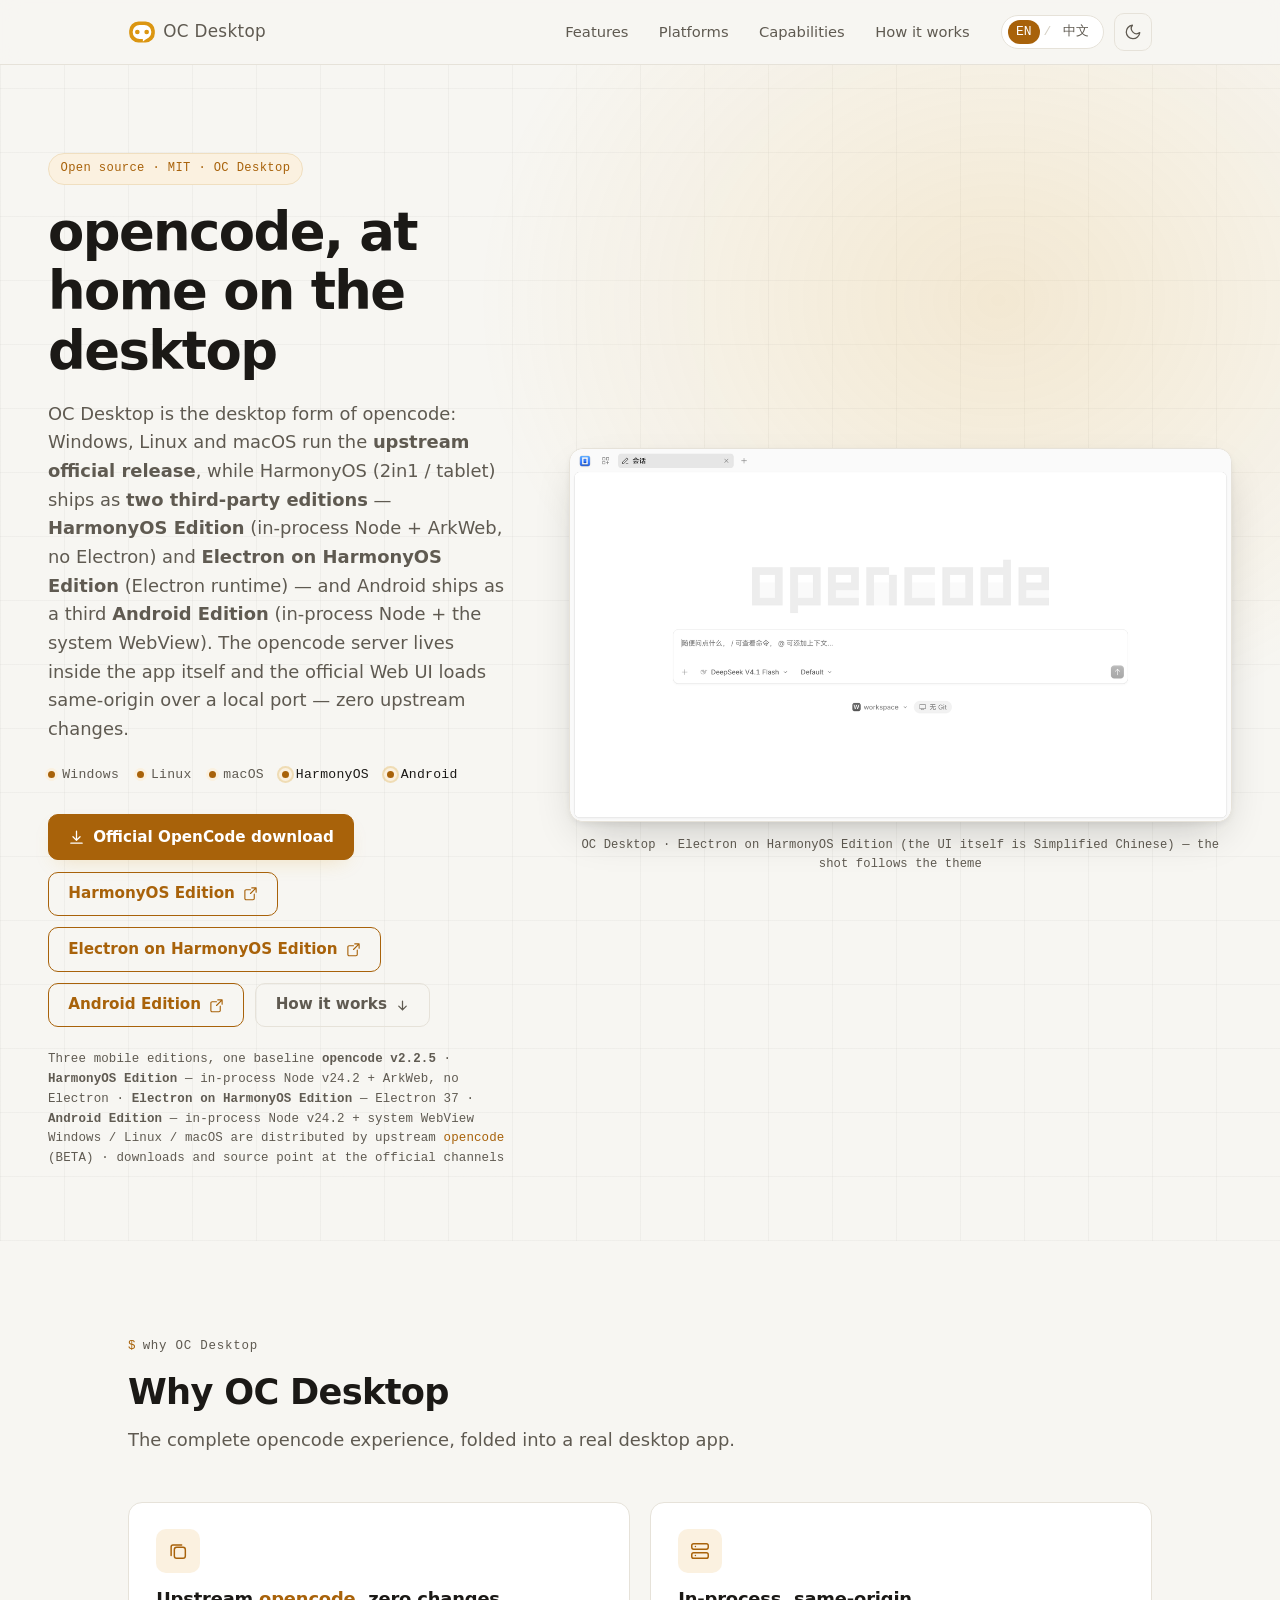
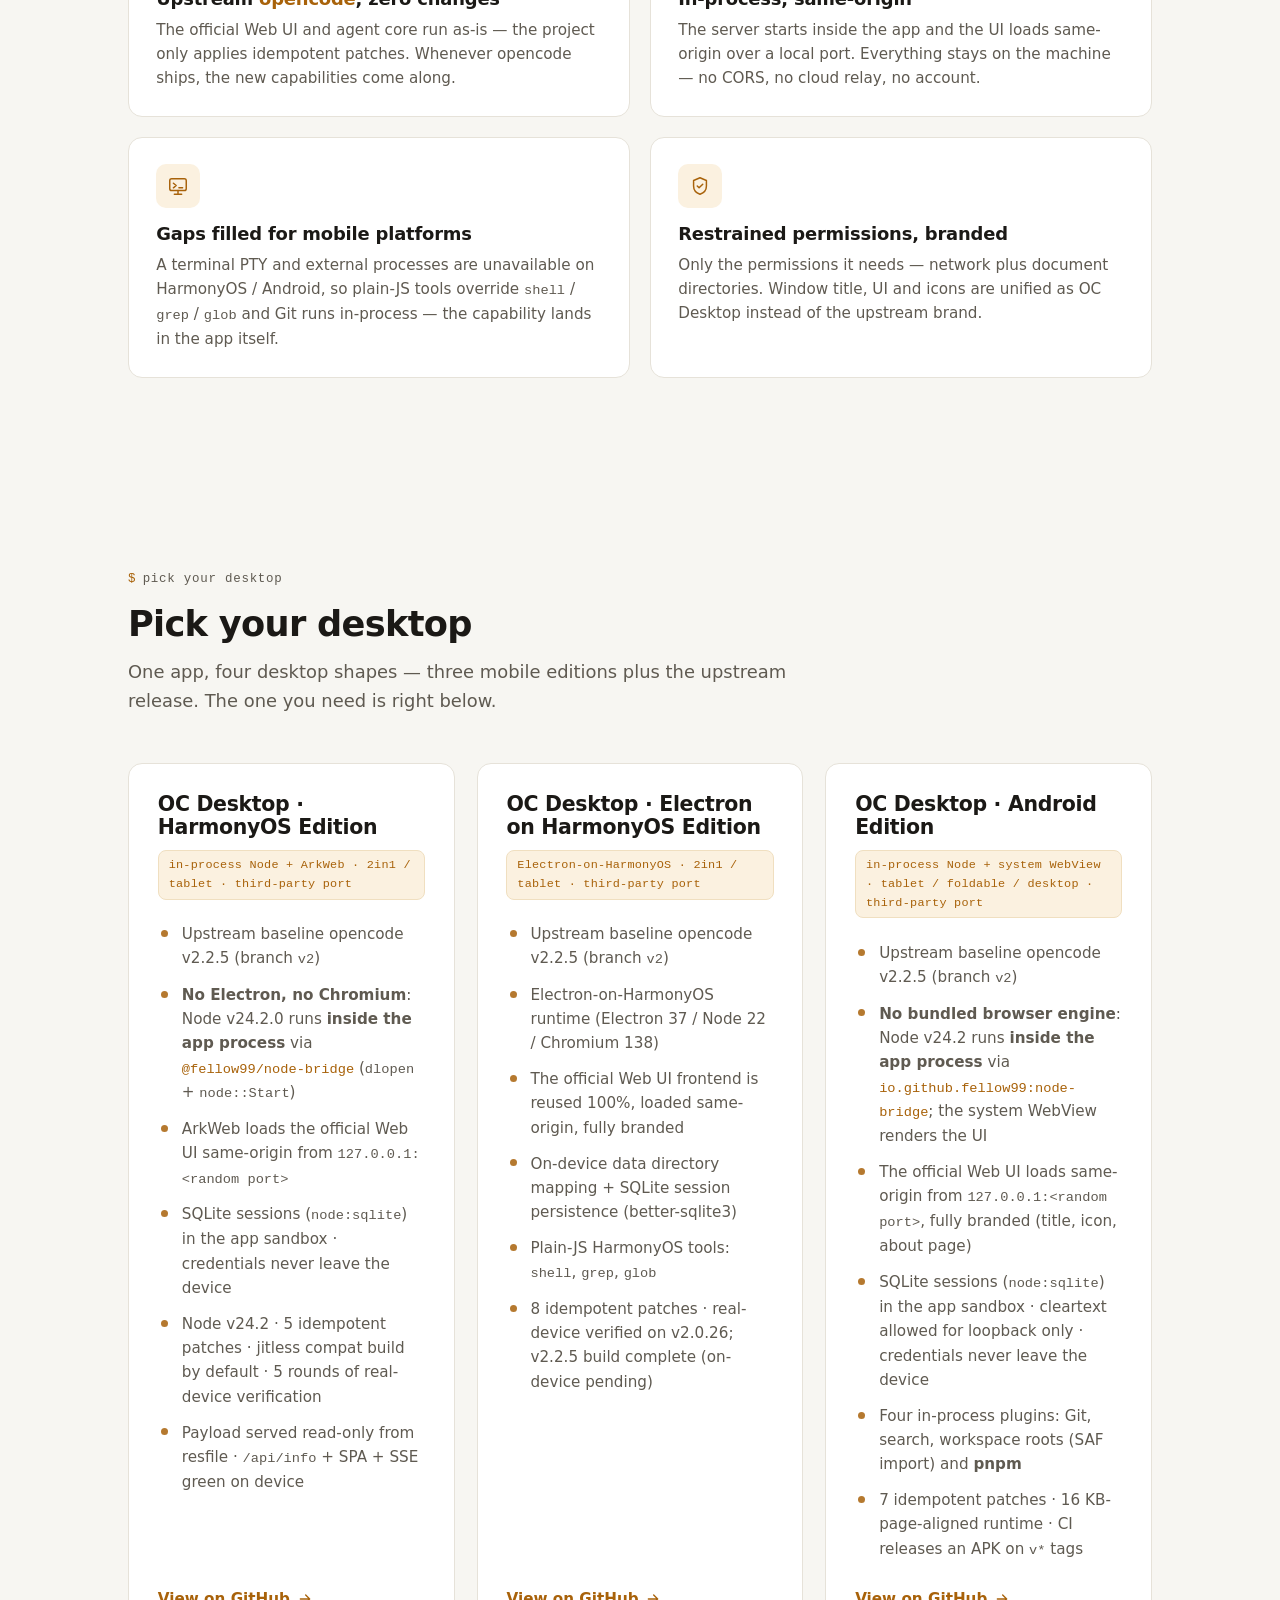
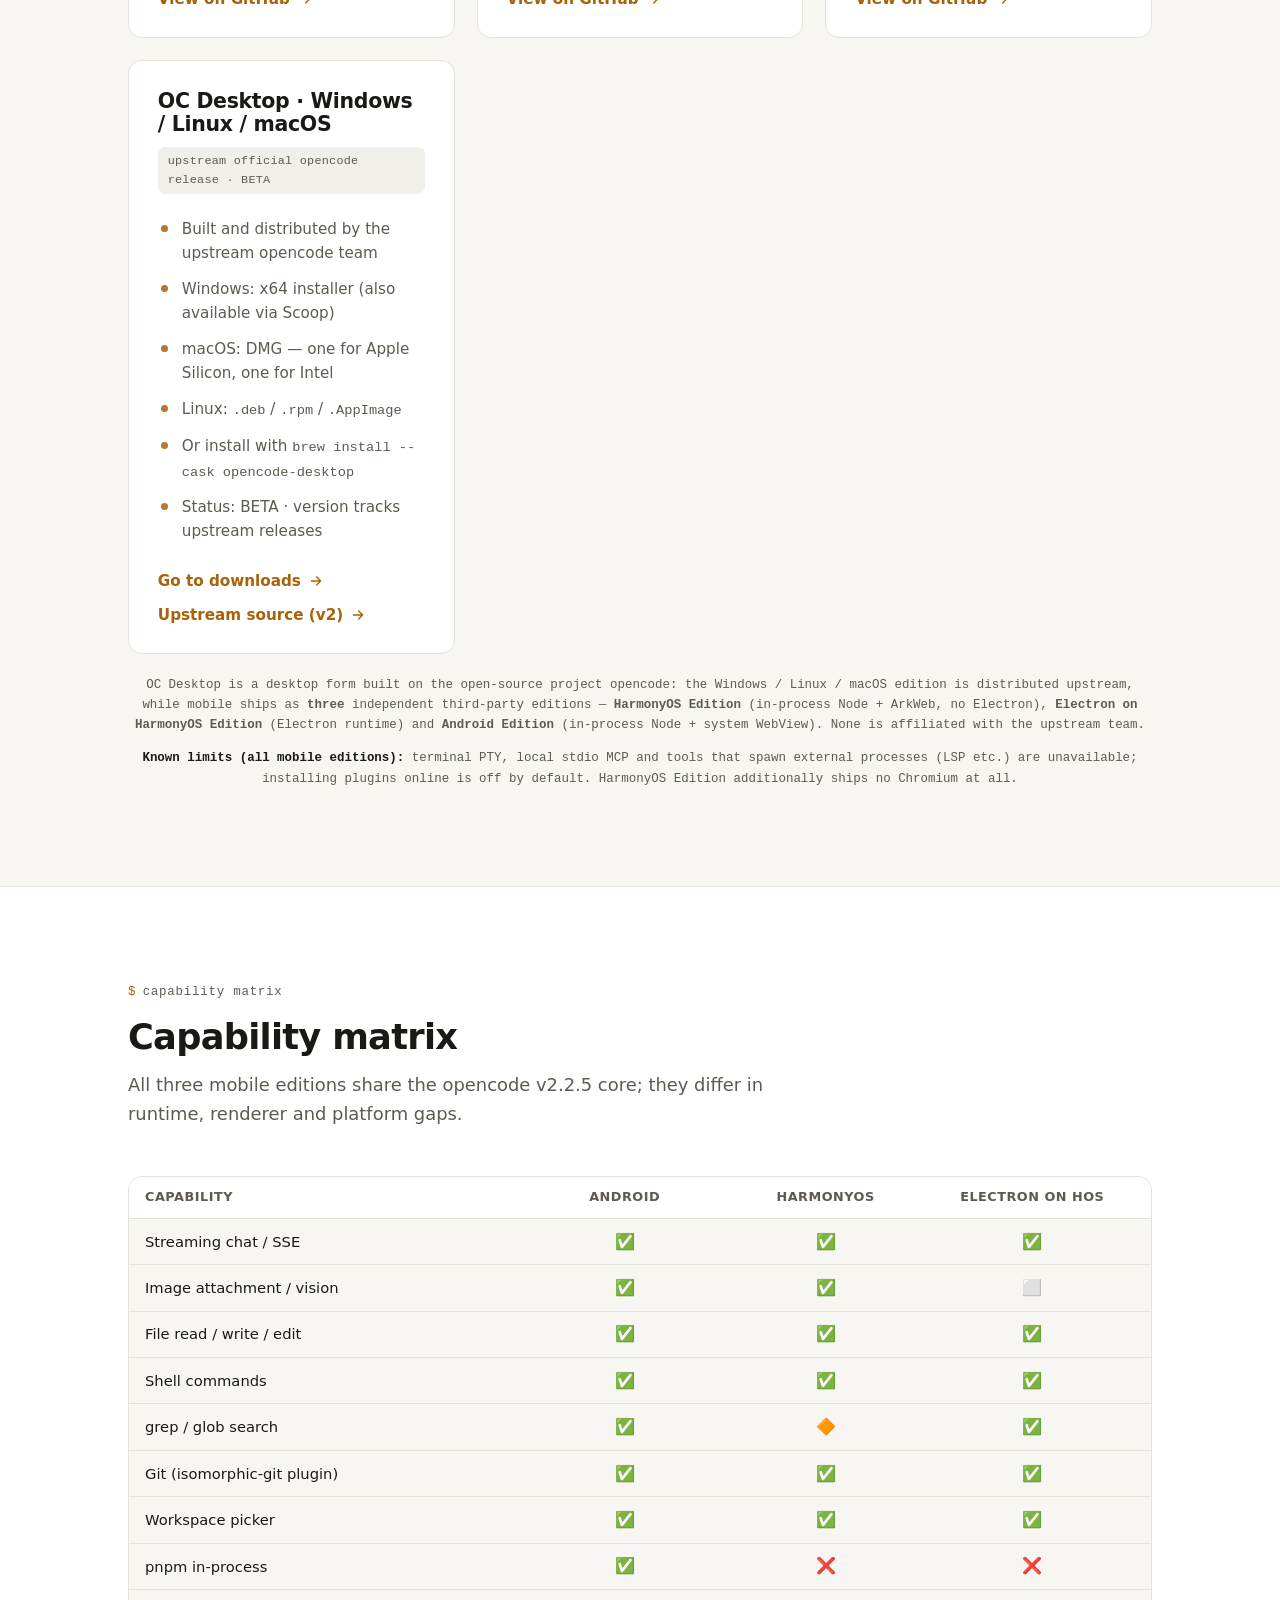
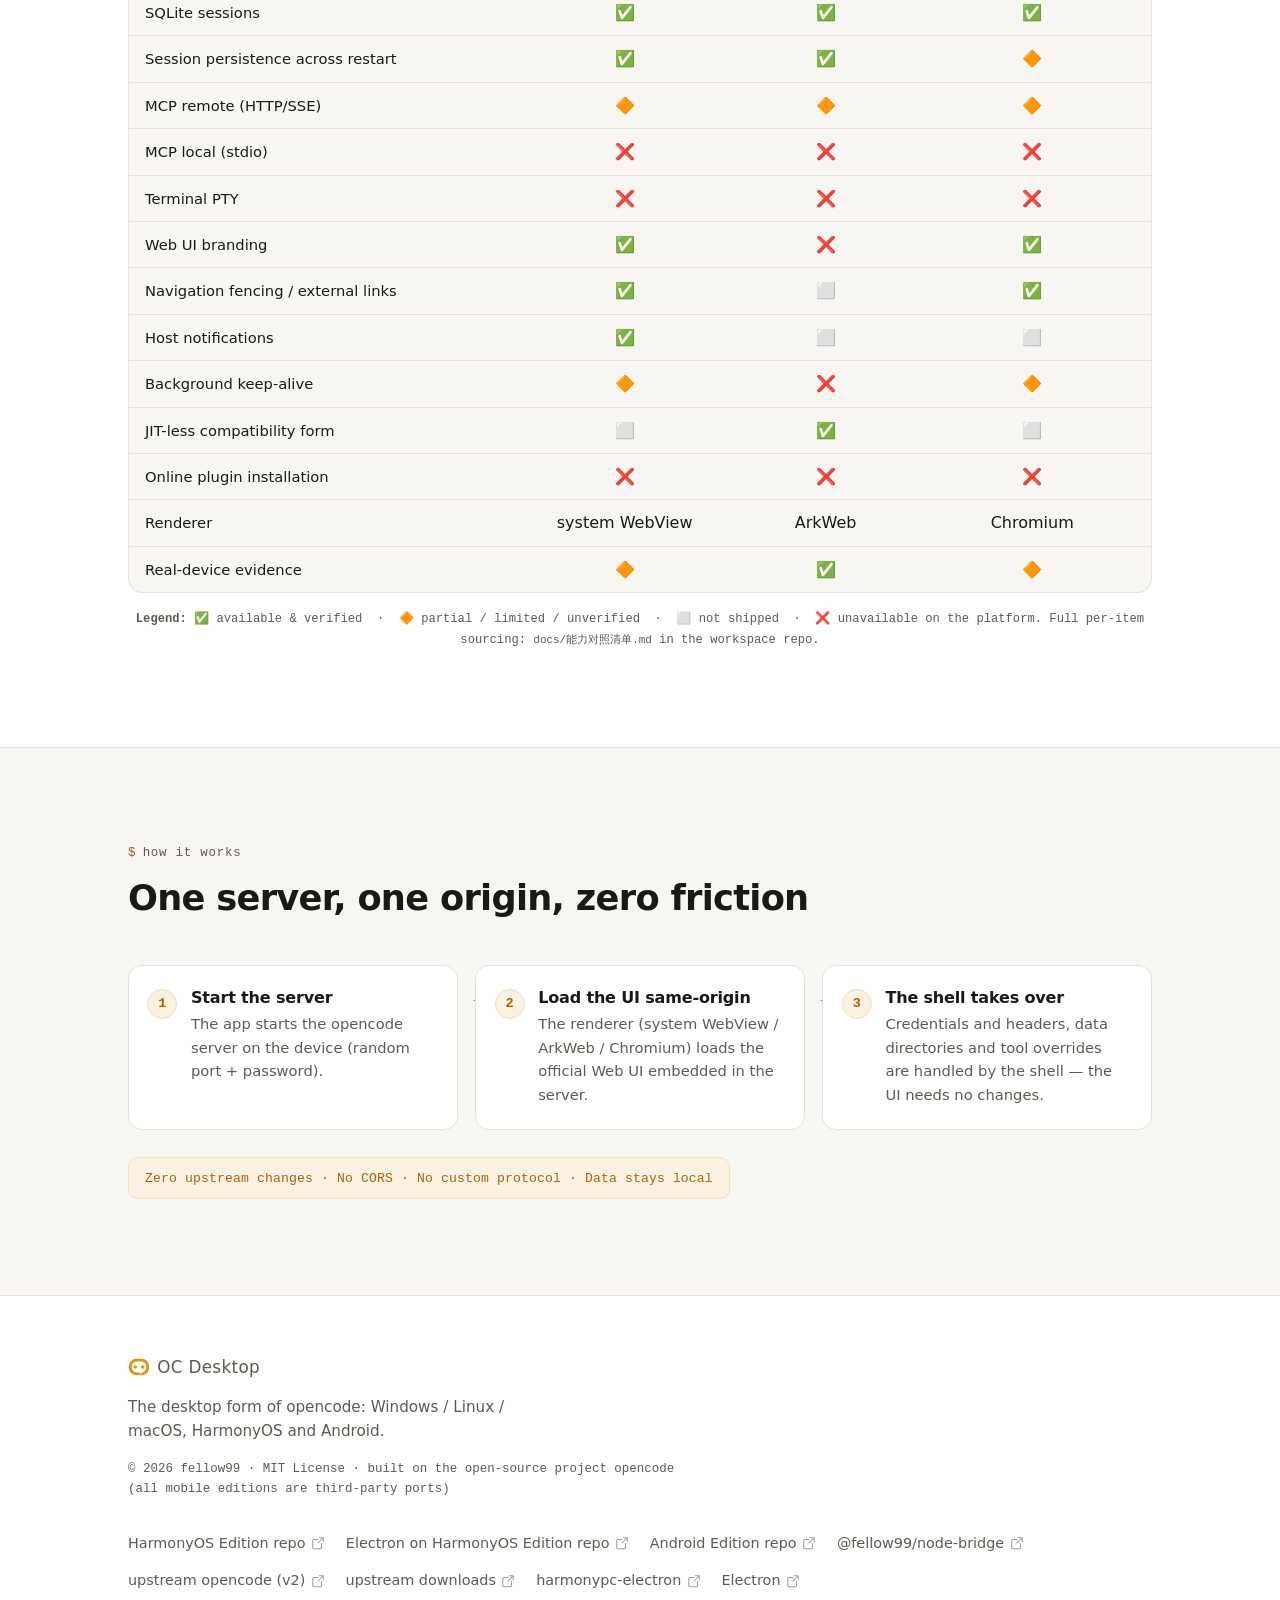
==== commit 38dcd0eb: "docs: update site to opencode baseline v2.2.5 - hero/edition/baseline anchors v2.1.2 -> v2.2.5 (en +" ====
--- a/index.html
+++ b/index.html
@@ -102,7 +102,7 @@
             </a>
           </div>
           <p class="trust">
-            Three mobile editions, one baseline <strong>opencode v2.1.2</strong> · <strong>HarmonyOS Edition</strong> — in-process Node v24.2 + ArkWeb, no Electron · <strong>Electron on HarmonyOS Edition</strong> — Electron 37 · <strong>Android Edition</strong> — in-process Node v24.2 + system WebView
+            Three mobile editions, one baseline <strong>opencode v2.2.5</strong> · <strong>HarmonyOS Edition</strong> — in-process Node v24.2 + ArkWeb, no Electron · <strong>Electron on HarmonyOS Edition</strong> — Electron 37 · <strong>Android Edition</strong> — in-process Node v24.2 + system WebView
             <br>
             Windows / Linux / macOS are distributed by upstream <a href="https://github.com/anomalyco/opencode/tree/v2" target="_blank" rel="noopener">opencode</a> (BETA) · downloads and source point at the official channels
           </p>
@@ -179,7 +179,7 @@
               <span class="platform-tag">in-process Node + ArkWeb · 2in1 / tablet · third-party port</span>
             </div>
             <ul class="bullet-list">
-              <li>Upstream baseline opencode v2.1.2 (branch <code>v2</code>)</li>
+              <li>Upstream baseline opencode v2.2.5 (branch <code>v2</code>)</li>
               <li><strong>No Electron, no Chromium</strong>: Node v24.2.0 runs <strong>inside the app process</strong> via <a href="https://github.com/fellow99/ohos-node-bridge" target="_blank" rel="noopener"><code>@fellow99/node-bridge</code></a> (<code>dlopen</code> + <code>node::Start</code>)</li>
               <li>ArkWeb loads the official Web UI same-origin from <code>127.0.0.1:&lt;random port&gt;</code></li>
               <li>SQLite sessions (<code>node:sqlite</code>) in the app sandbox · credentials never leave the device</li>
@@ -200,12 +200,12 @@
               <span class="platform-tag">Electron-on-HarmonyOS · 2in1 / tablet · third-party port</span>
             </div>
             <ul class="bullet-list">
-              <li>Upstream baseline opencode v2.1.2 (branch <code>v2</code>)</li>
+              <li>Upstream baseline opencode v2.2.5 (branch <code>v2</code>)</li>
               <li>Electron-on-HarmonyOS runtime (Electron 37 / Node 22 / Chromium 138)</li>
               <li>The official Web UI frontend is reused 100%, loaded same-origin, fully branded</li>
               <li>On-device data directory mapping + SQLite session persistence (better-sqlite3)</li>
               <li>Plain-JS HarmonyOS tools: <code>shell</code>, <code>grep</code>, <code>glob</code></li>
-              <li>8 idempotent patches · real-device verified on v2.0.26; v2.1.2 build complete</li>
+              <li>8 idempotent patches · real-device verified on v2.0.26; v2.2.5 build complete (on-device pending)</li>
             </ul>
             <div class="platform-actions">
               <a class="repo-link" href="https://github.com/fellow99/oc-desktop-hos" target="_blank" rel="noopener">
@@ -221,7 +221,7 @@
               <span class="platform-tag">in-process Node + system WebView · tablet / foldable / desktop · third-party port</span>
             </div>
             <ul class="bullet-list">
-              <li>Upstream baseline opencode v2.1.2 (branch <code>v2</code>)</li>
+              <li>Upstream baseline opencode v2.2.5 (branch <code>v2</code>)</li>
               <li><strong>No bundled browser engine</strong>: Node v24.2 runs <strong>inside the app process</strong> via <a href="https://github.com/fellow99/ohos-node-bridge" target="_blank" rel="noopener"><code>io.github.fellow99:node-bridge</code></a>; the system WebView renders the UI</li>
               <li>The official Web UI loads same-origin from <code>127.0.0.1:&lt;random port&gt;</code>, fully branded (title, icon, about page)</li>
               <li>SQLite sessions (<code>node:sqlite</code>) in the app sandbox · cleartext allowed for loopback only · credentials never leave the device</li>
@@ -273,7 +273,7 @@
         <p class="section-eyebrow">capability matrix</p>
         <div class="section-head">
           <h2>Capability matrix</h2>
-          <p class="section-lede">All three mobile editions share the opencode v2.1.2 core; they differ in runtime, renderer and platform gaps.</p>
+          <p class="section-lede">All three mobile editions share the opencode v2.2.5 core; they differ in runtime, renderer and platform gaps.</p>
         </div>
         <div class="table-wrap">
           <table class="cap-table">
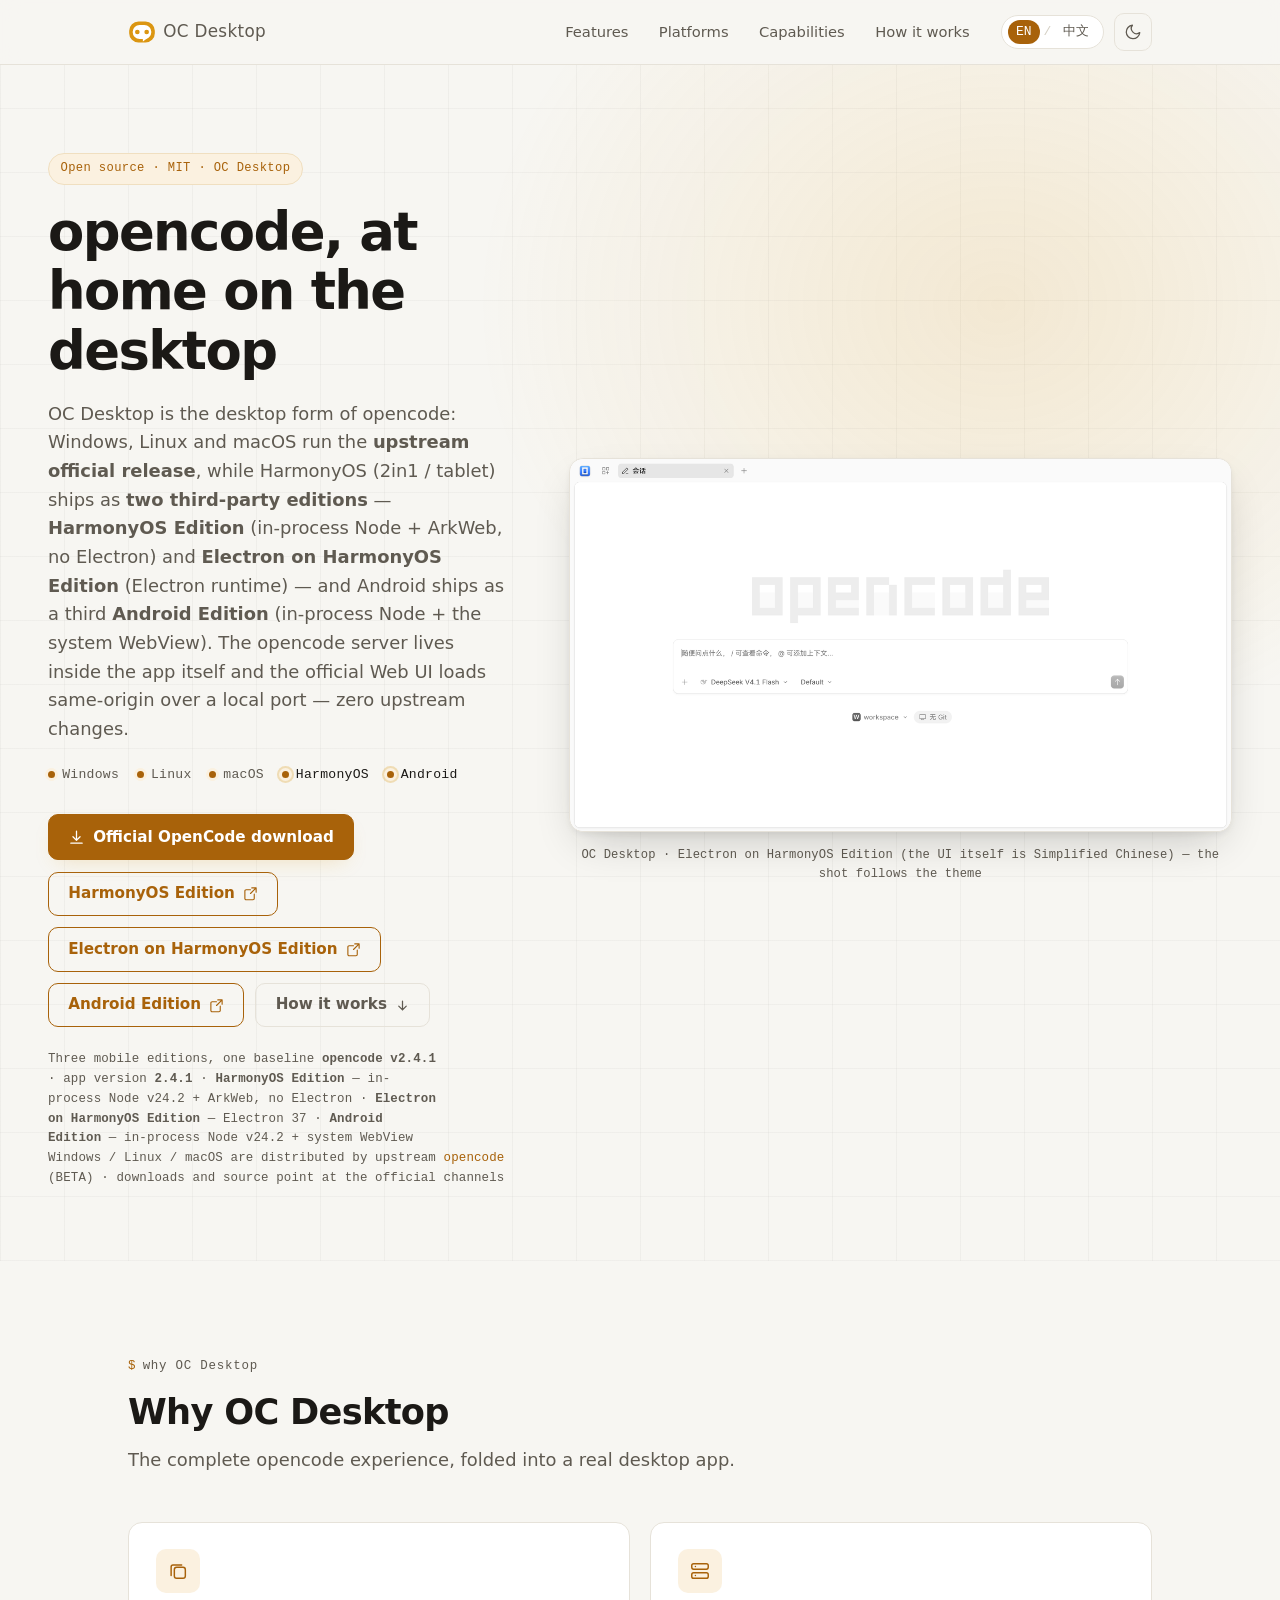
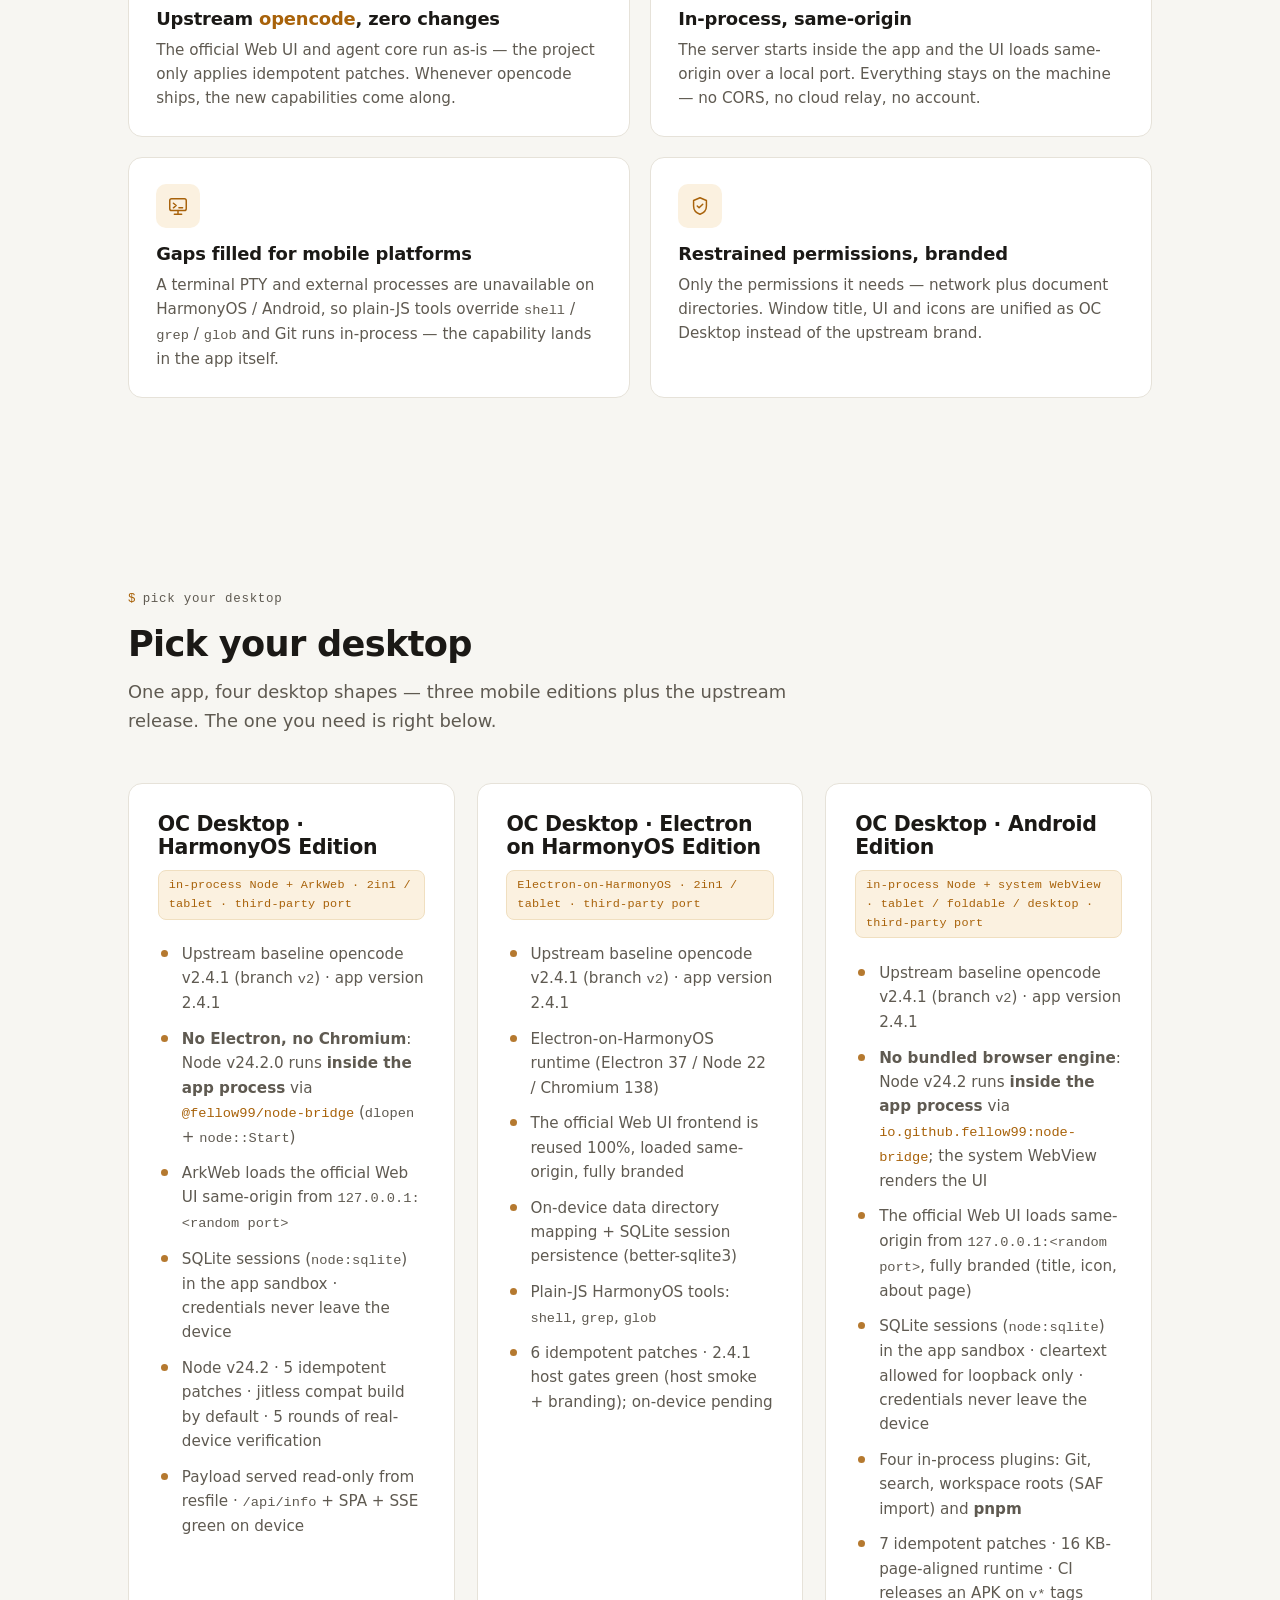
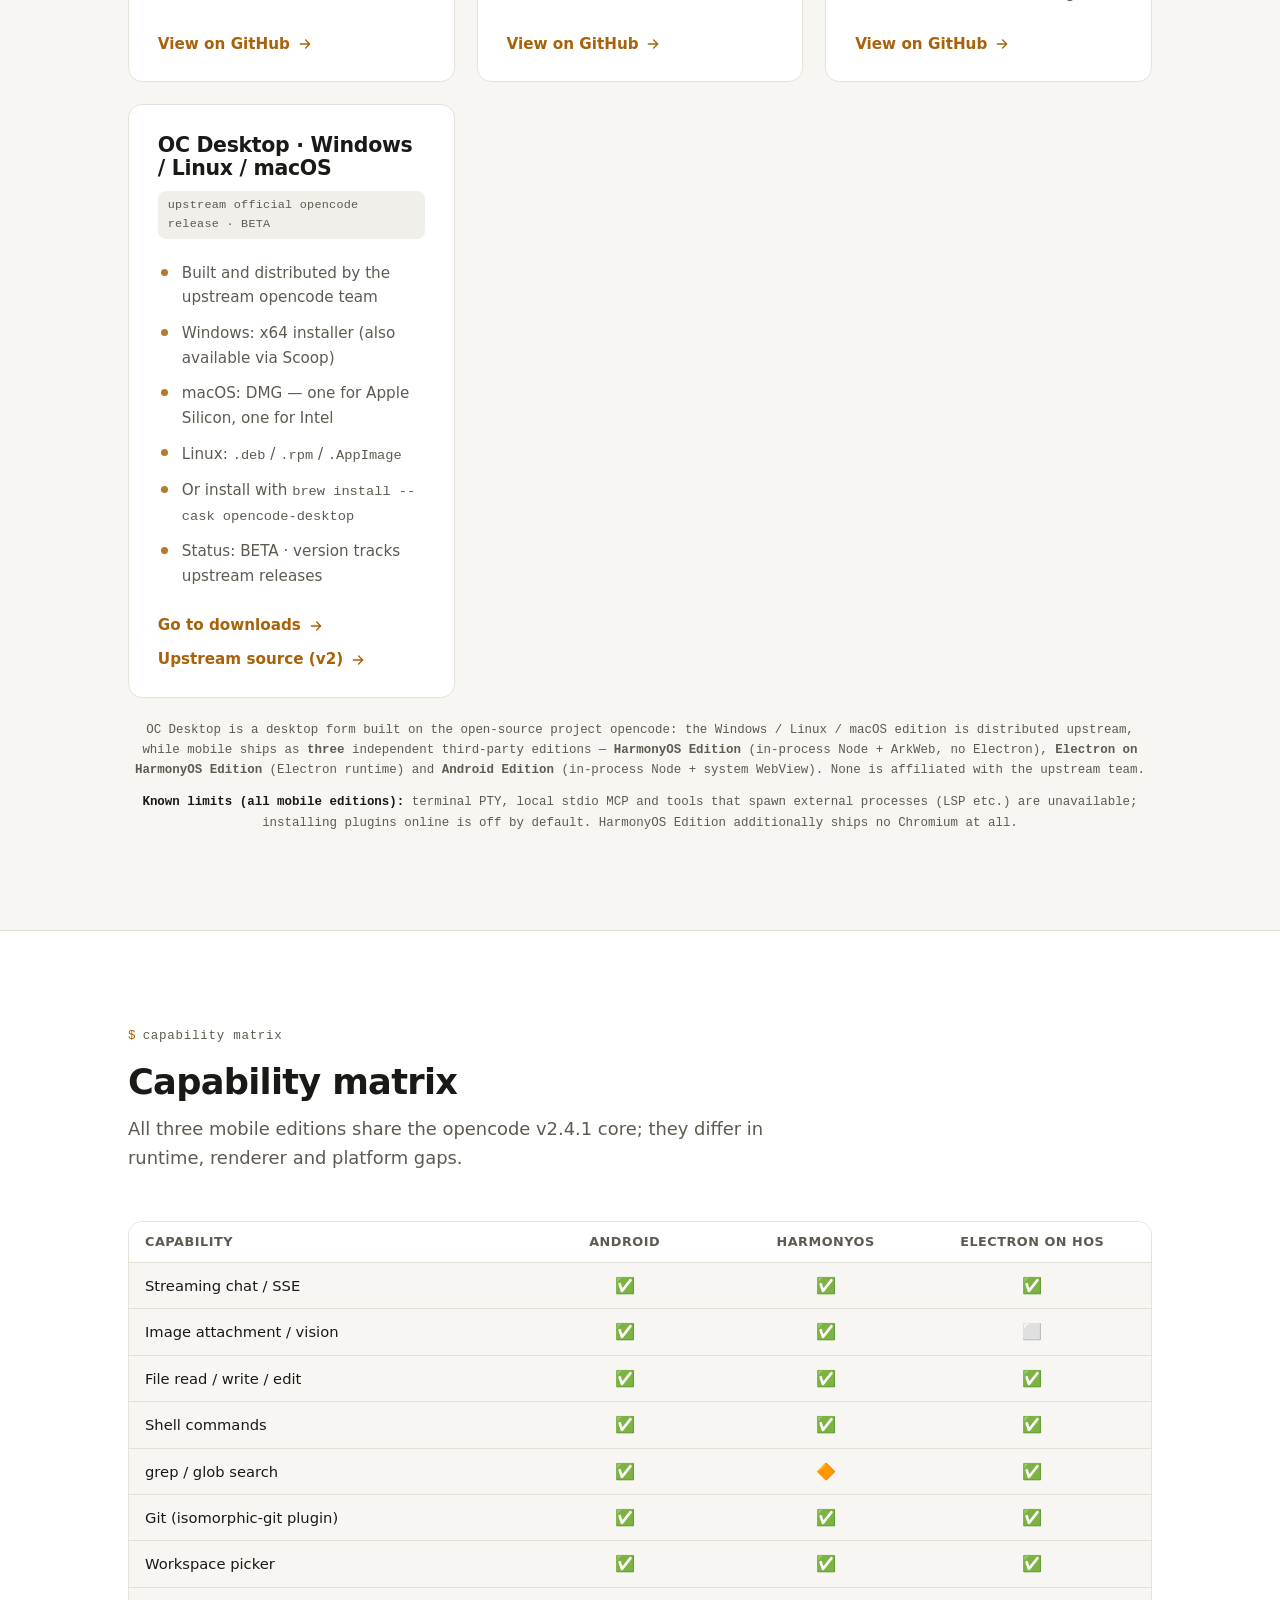
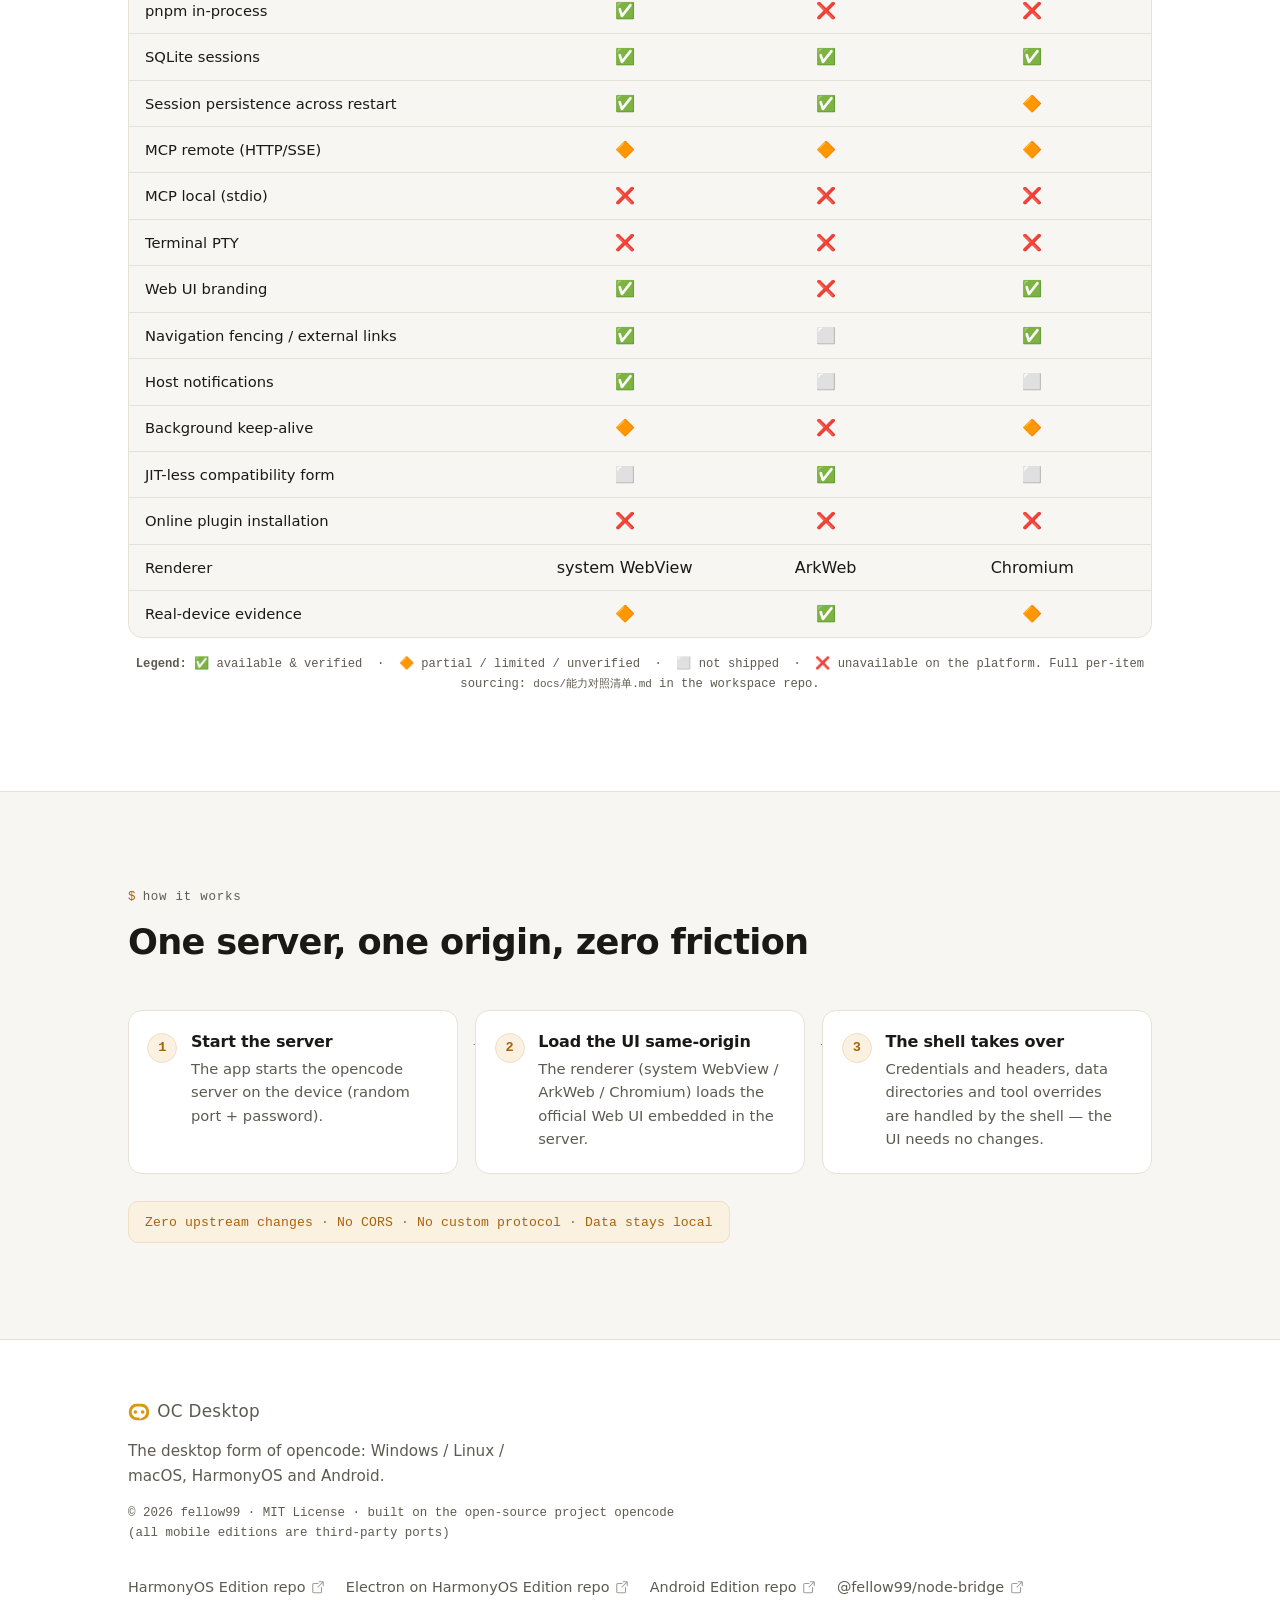
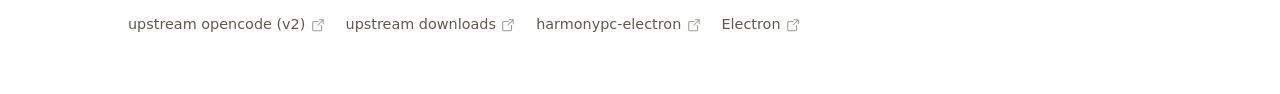
==== commit c31ad9c0: "docs(release): 版本信息更新为 2.4.1 - 三版统一基线 v2.2.5 -> v2.4.1，标注应用版本 2.4.1 - 补丁条数与验证状态改为 2.4.1 口径（host 门禁全绿" ====
--- a/index.html
+++ b/index.html
@@ -102,7 +102,7 @@
             </a>
           </div>
           <p class="trust">
-            Three mobile editions, one baseline <strong>opencode v2.2.5</strong> · <strong>HarmonyOS Edition</strong> — in-process Node v24.2 + ArkWeb, no Electron · <strong>Electron on HarmonyOS Edition</strong> — Electron 37 · <strong>Android Edition</strong> — in-process Node v24.2 + system WebView
+            Three mobile editions, one baseline <strong>opencode v2.4.1</strong> · app version <strong>2.4.1</strong> · <strong>HarmonyOS Edition</strong> — in-process Node v24.2 + ArkWeb, no Electron · <strong>Electron on HarmonyOS Edition</strong> — Electron 37 · <strong>Android Edition</strong> — in-process Node v24.2 + system WebView
             <br>
             Windows / Linux / macOS are distributed by upstream <a href="https://github.com/anomalyco/opencode/tree/v2" target="_blank" rel="noopener">opencode</a> (BETA) · downloads and source point at the official channels
           </p>
@@ -179,7 +179,7 @@
               <span class="platform-tag">in-process Node + ArkWeb · 2in1 / tablet · third-party port</span>
             </div>
             <ul class="bullet-list">
-              <li>Upstream baseline opencode v2.2.5 (branch <code>v2</code>)</li>
+              <li>Upstream baseline opencode v2.4.1 (branch <code>v2</code>) · app version 2.4.1</li>
               <li><strong>No Electron, no Chromium</strong>: Node v24.2.0 runs <strong>inside the app process</strong> via <a href="https://github.com/fellow99/ohos-node-bridge" target="_blank" rel="noopener"><code>@fellow99/node-bridge</code></a> (<code>dlopen</code> + <code>node::Start</code>)</li>
               <li>ArkWeb loads the official Web UI same-origin from <code>127.0.0.1:&lt;random port&gt;</code></li>
               <li>SQLite sessions (<code>node:sqlite</code>) in the app sandbox · credentials never leave the device</li>
@@ -200,12 +200,12 @@
               <span class="platform-tag">Electron-on-HarmonyOS · 2in1 / tablet · third-party port</span>
             </div>
             <ul class="bullet-list">
-              <li>Upstream baseline opencode v2.2.5 (branch <code>v2</code>)</li>
+              <li>Upstream baseline opencode v2.4.1 (branch <code>v2</code>) · app version 2.4.1</li>
               <li>Electron-on-HarmonyOS runtime (Electron 37 / Node 22 / Chromium 138)</li>
               <li>The official Web UI frontend is reused 100%, loaded same-origin, fully branded</li>
               <li>On-device data directory mapping + SQLite session persistence (better-sqlite3)</li>
               <li>Plain-JS HarmonyOS tools: <code>shell</code>, <code>grep</code>, <code>glob</code></li>
-              <li>8 idempotent patches · real-device verified on v2.0.26; v2.2.5 build complete (on-device pending)</li>
+              <li>6 idempotent patches · 2.4.1 host gates green (host smoke + branding); on-device pending</li>
             </ul>
             <div class="platform-actions">
               <a class="repo-link" href="https://github.com/fellow99/oc-desktop-hos" target="_blank" rel="noopener">
@@ -221,7 +221,7 @@
               <span class="platform-tag">in-process Node + system WebView · tablet / foldable / desktop · third-party port</span>
             </div>
             <ul class="bullet-list">
-              <li>Upstream baseline opencode v2.2.5 (branch <code>v2</code>)</li>
+              <li>Upstream baseline opencode v2.4.1 (branch <code>v2</code>) · app version 2.4.1</li>
               <li><strong>No bundled browser engine</strong>: Node v24.2 runs <strong>inside the app process</strong> via <a href="https://github.com/fellow99/ohos-node-bridge" target="_blank" rel="noopener"><code>io.github.fellow99:node-bridge</code></a>; the system WebView renders the UI</li>
               <li>The official Web UI loads same-origin from <code>127.0.0.1:&lt;random port&gt;</code>, fully branded (title, icon, about page)</li>
               <li>SQLite sessions (<code>node:sqlite</code>) in the app sandbox · cleartext allowed for loopback only · credentials never leave the device</li>
@@ -273,7 +273,7 @@
         <p class="section-eyebrow">capability matrix</p>
         <div class="section-head">
           <h2>Capability matrix</h2>
-          <p class="section-lede">All three mobile editions share the opencode v2.2.5 core; they differ in runtime, renderer and platform gaps.</p>
+          <p class="section-lede">All three mobile editions share the opencode v2.4.1 core; they differ in runtime, renderer and platform gaps.</p>
         </div>
         <div class="table-wrap">
           <table class="cap-table">
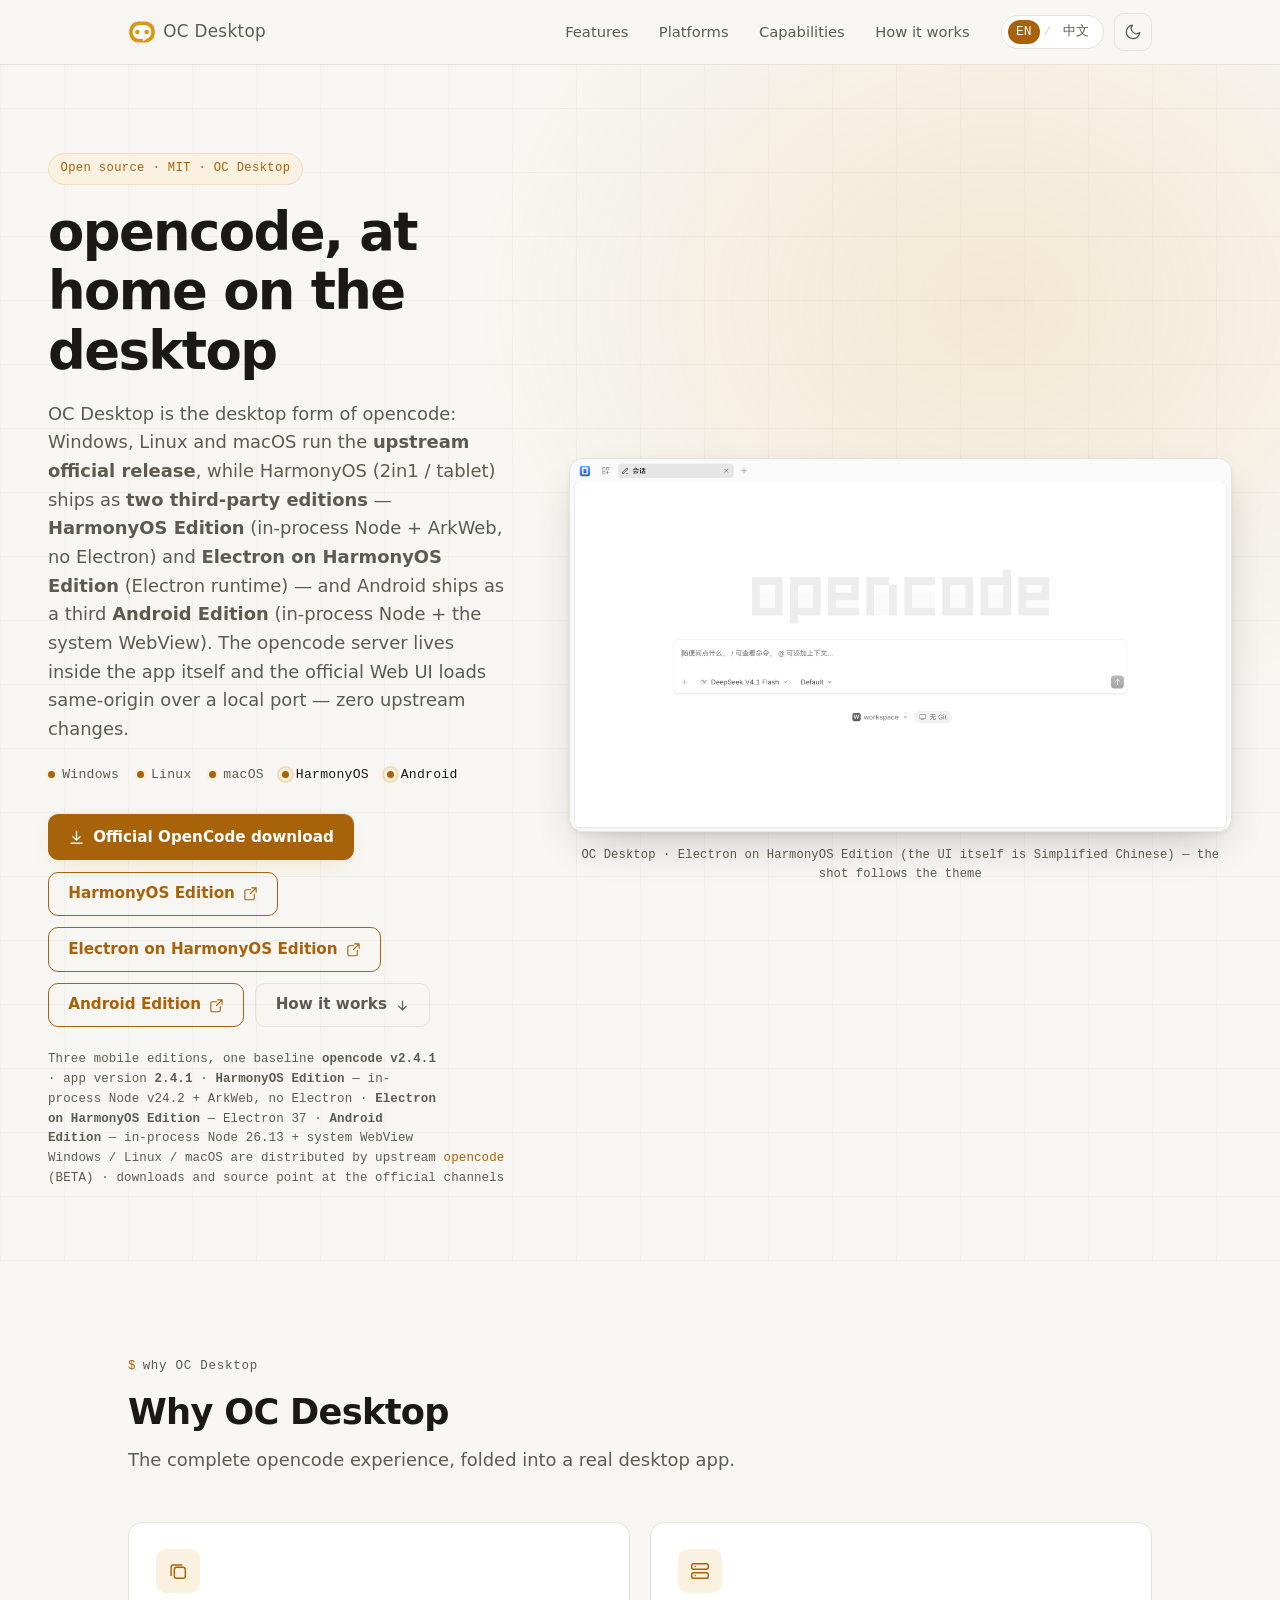
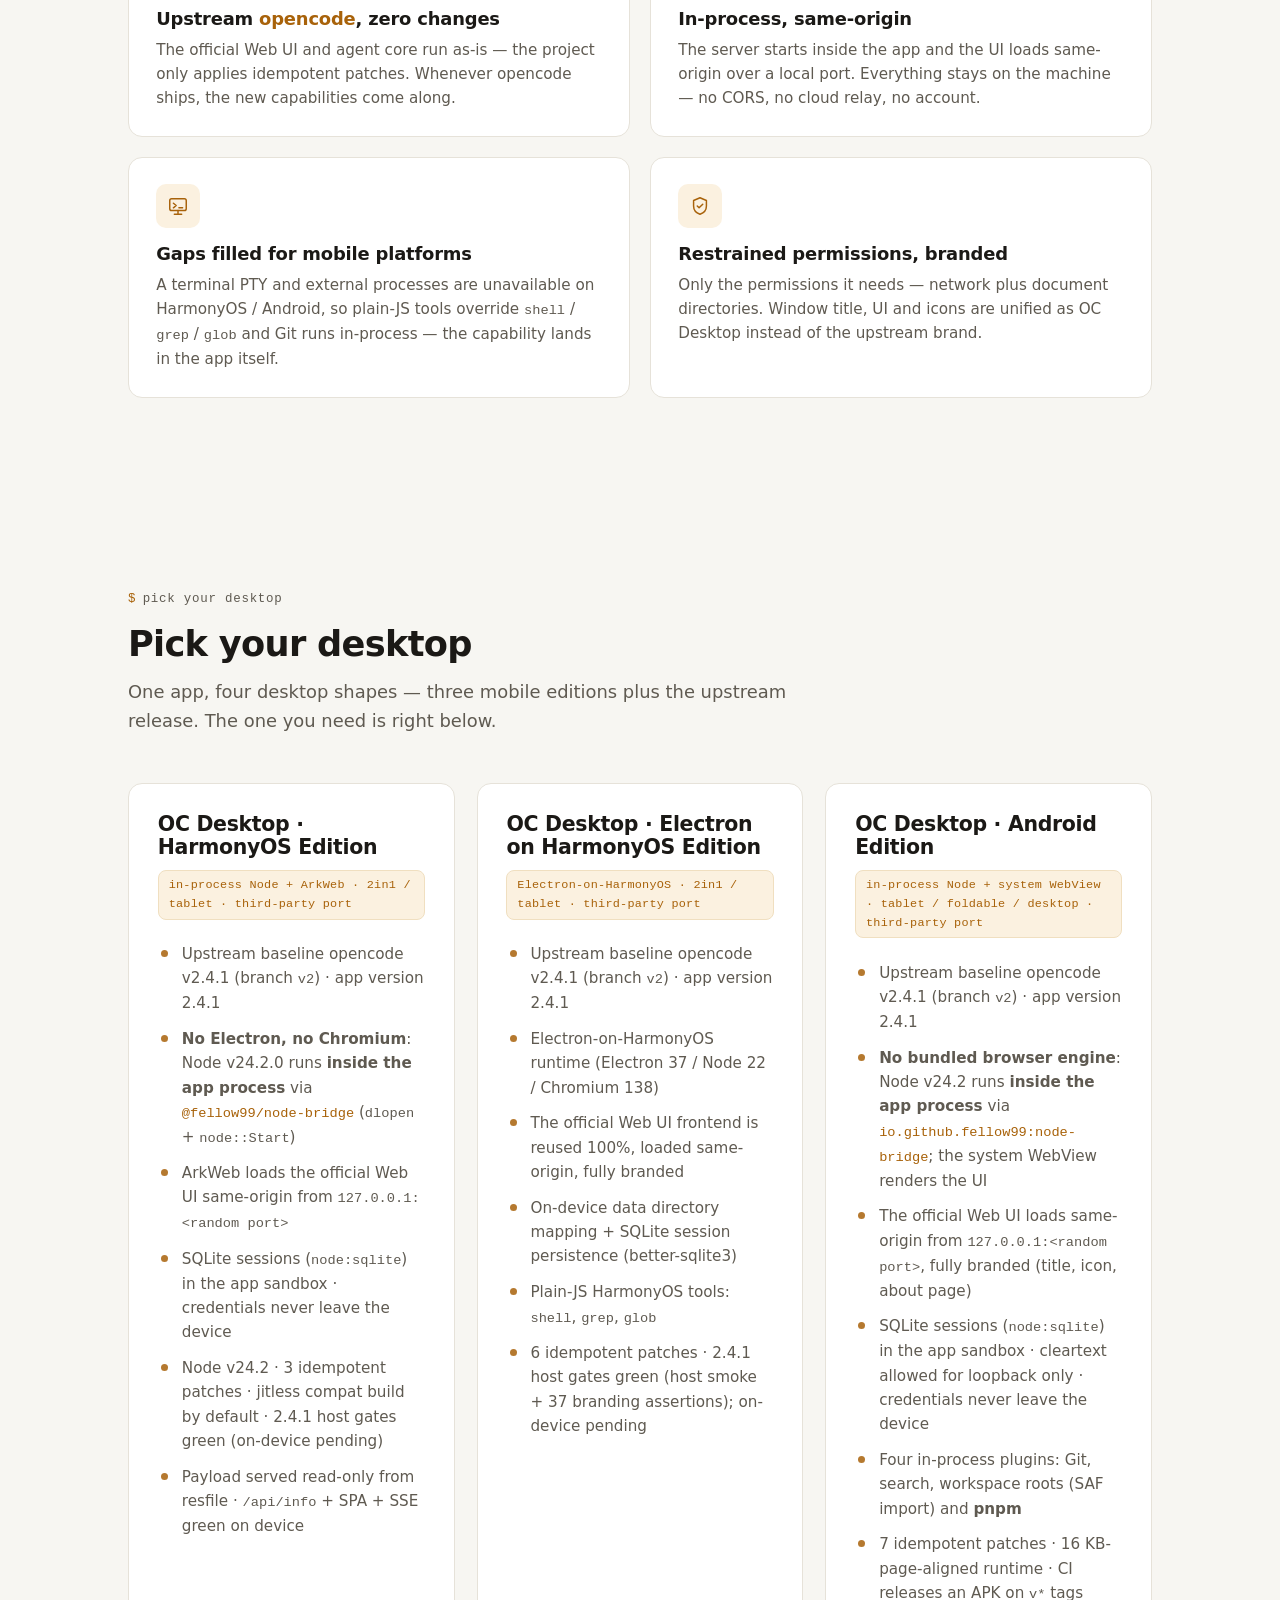
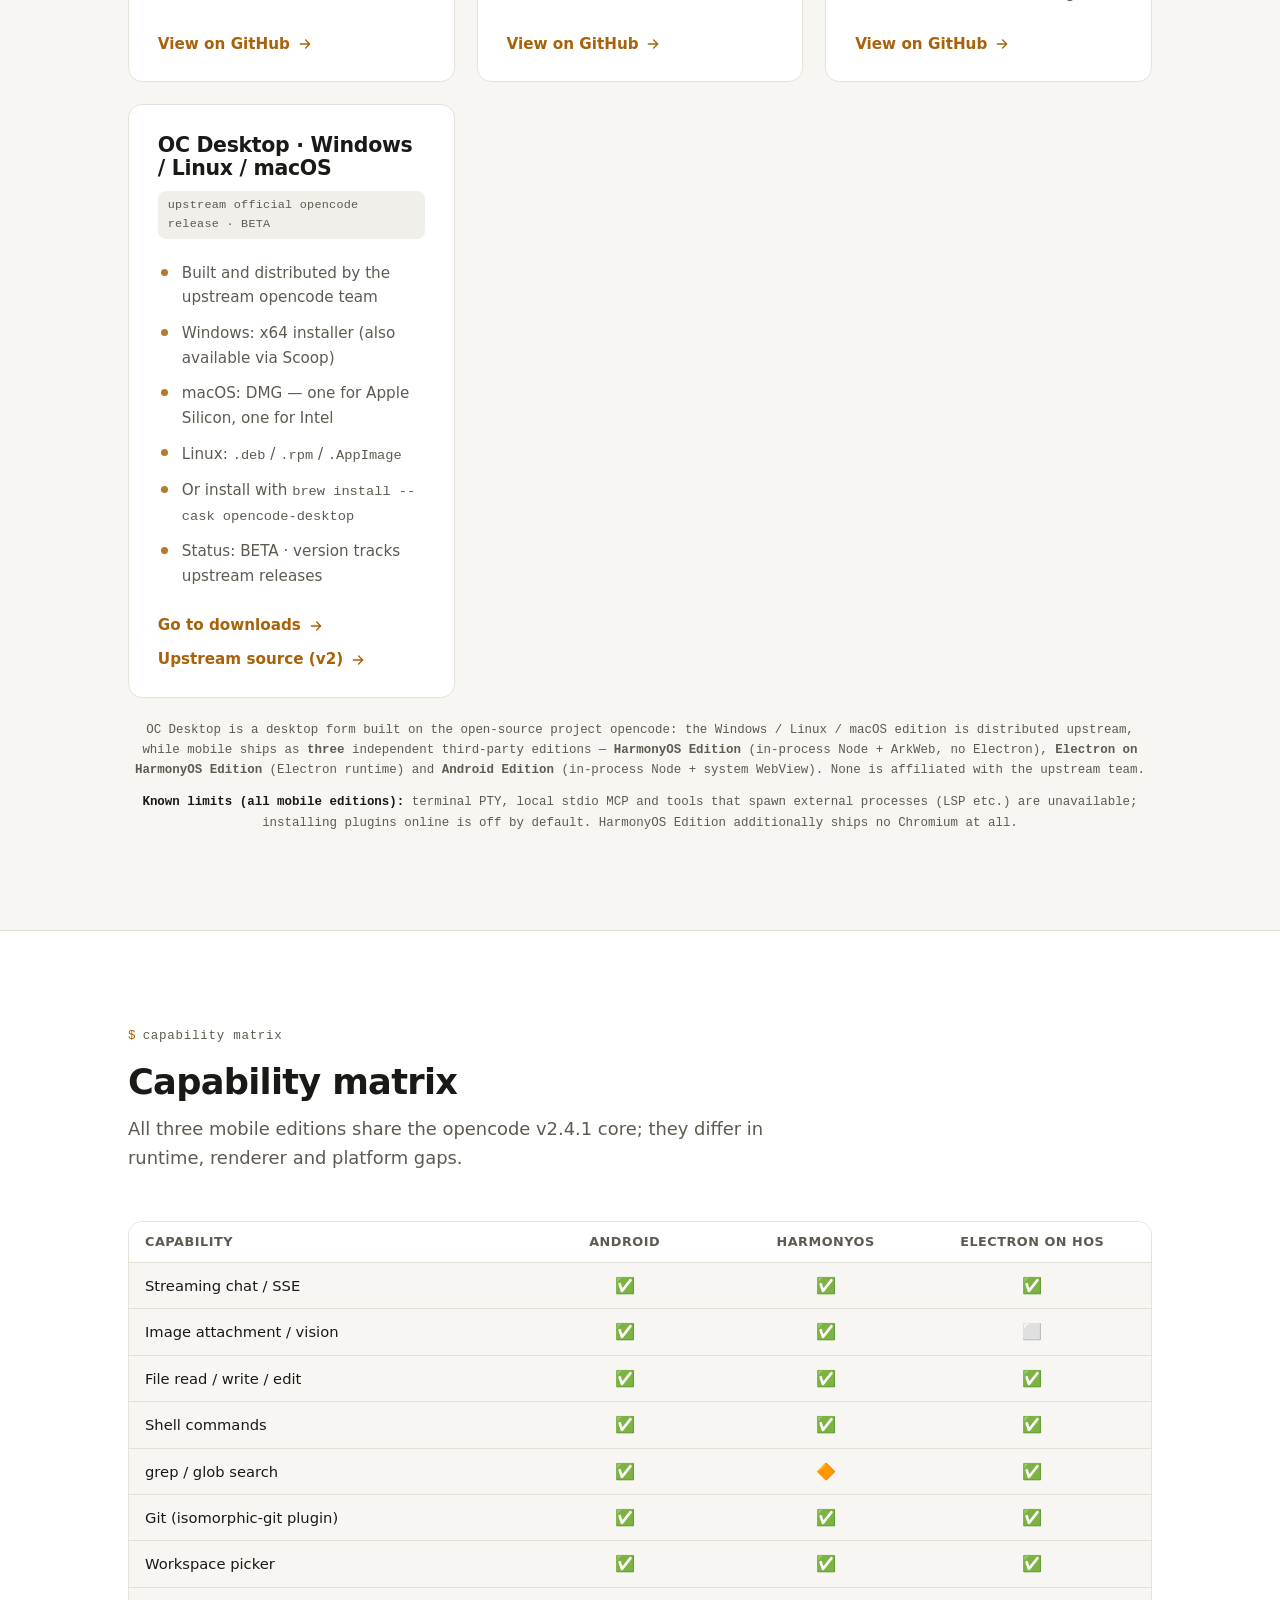
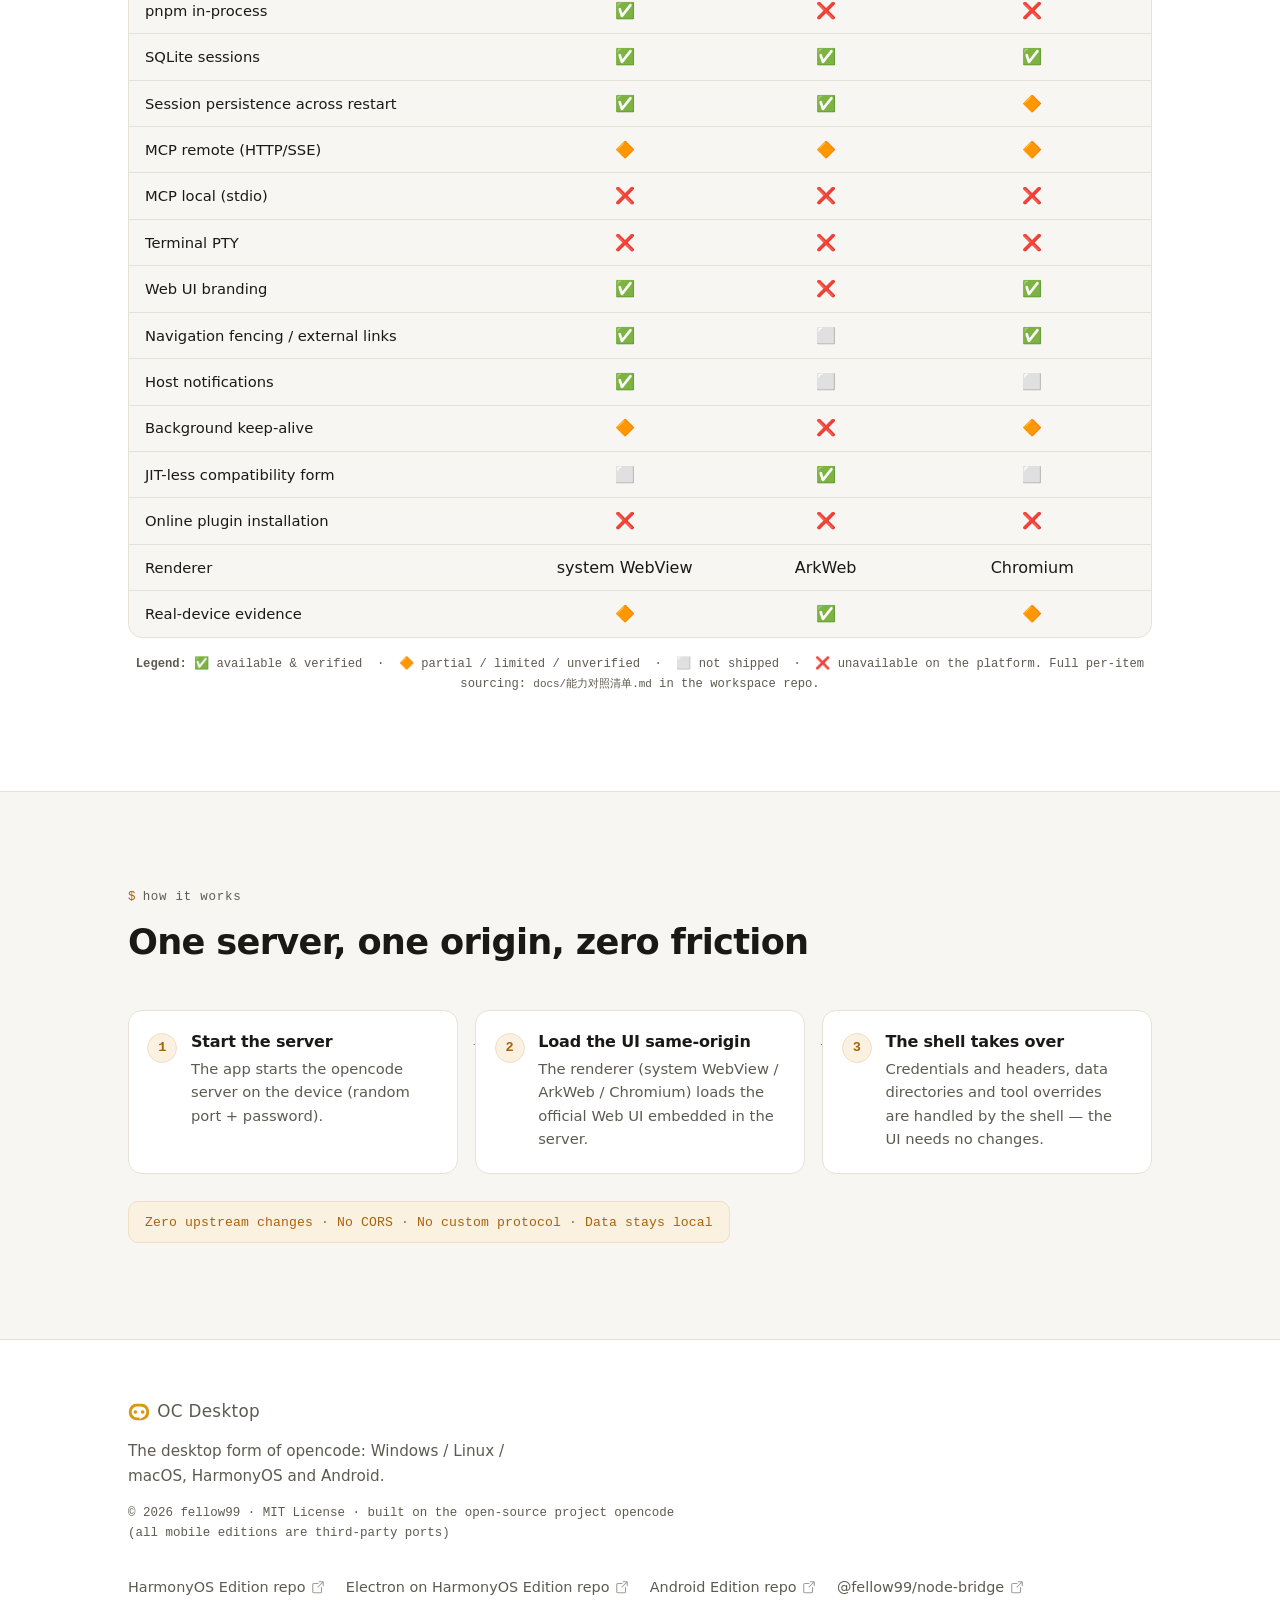
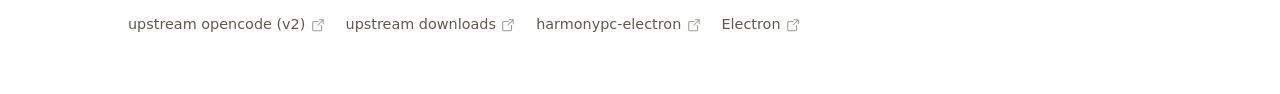
==== commit ad733d09: "docs(release): 修正网站补丁数与运行时口径 - android 补丁数 7 -> 6；ark 5 -> 3 - 安卓运行时 Node 26.13（runtime.lock.json 口径" ====
--- a/index.html
+++ b/index.html
@@ -102,7 +102,7 @@
             </a>
           </div>
           <p class="trust">
-            Three mobile editions, one baseline <strong>opencode v2.4.1</strong> · app version <strong>2.4.1</strong> · <strong>HarmonyOS Edition</strong> — in-process Node v24.2 + ArkWeb, no Electron · <strong>Electron on HarmonyOS Edition</strong> — Electron 37 · <strong>Android Edition</strong> — in-process Node v24.2 + system WebView
+            Three mobile editions, one baseline <strong>opencode v2.4.1</strong> · app version <strong>2.4.1</strong> · <strong>HarmonyOS Edition</strong> — in-process Node v24.2 + ArkWeb, no Electron · <strong>Electron on HarmonyOS Edition</strong> — Electron 37 · <strong>Android Edition</strong> — in-process Node 26.13 + system WebView
             <br>
             Windows / Linux / macOS are distributed by upstream <a href="https://github.com/anomalyco/opencode/tree/v2" target="_blank" rel="noopener">opencode</a> (BETA) · downloads and source point at the official channels
           </p>
@@ -183,7 +183,7 @@
               <li><strong>No Electron, no Chromium</strong>: Node v24.2.0 runs <strong>inside the app process</strong> via <a href="https://github.com/fellow99/ohos-node-bridge" target="_blank" rel="noopener"><code>@fellow99/node-bridge</code></a> (<code>dlopen</code> + <code>node::Start</code>)</li>
               <li>ArkWeb loads the official Web UI same-origin from <code>127.0.0.1:&lt;random port&gt;</code></li>
               <li>SQLite sessions (<code>node:sqlite</code>) in the app sandbox · credentials never leave the device</li>
-              <li>Node v24.2 · 5 idempotent patches · jitless compat build by default · 5 rounds of real-device verification</li>
+              <li>Node v24.2 · 3 idempotent patches · jitless compat build by default · 2.4.1 host gates green (on-device pending)</li>
               <li>Payload served read-only from resfile · <code>/api/info</code> + SPA + SSE green on device</li>
             </ul>
             <div class="platform-actions">
@@ -205,7 +205,7 @@
               <li>The official Web UI frontend is reused 100%, loaded same-origin, fully branded</li>
               <li>On-device data directory mapping + SQLite session persistence (better-sqlite3)</li>
               <li>Plain-JS HarmonyOS tools: <code>shell</code>, <code>grep</code>, <code>glob</code></li>
-              <li>6 idempotent patches · 2.4.1 host gates green (host smoke + branding); on-device pending</li>
+              <li>6 idempotent patches · 2.4.1 host gates green (host smoke + 37 branding assertions); on-device pending</li>
             </ul>
             <div class="platform-actions">
               <a class="repo-link" href="https://github.com/fellow99/oc-desktop-hos" target="_blank" rel="noopener">
